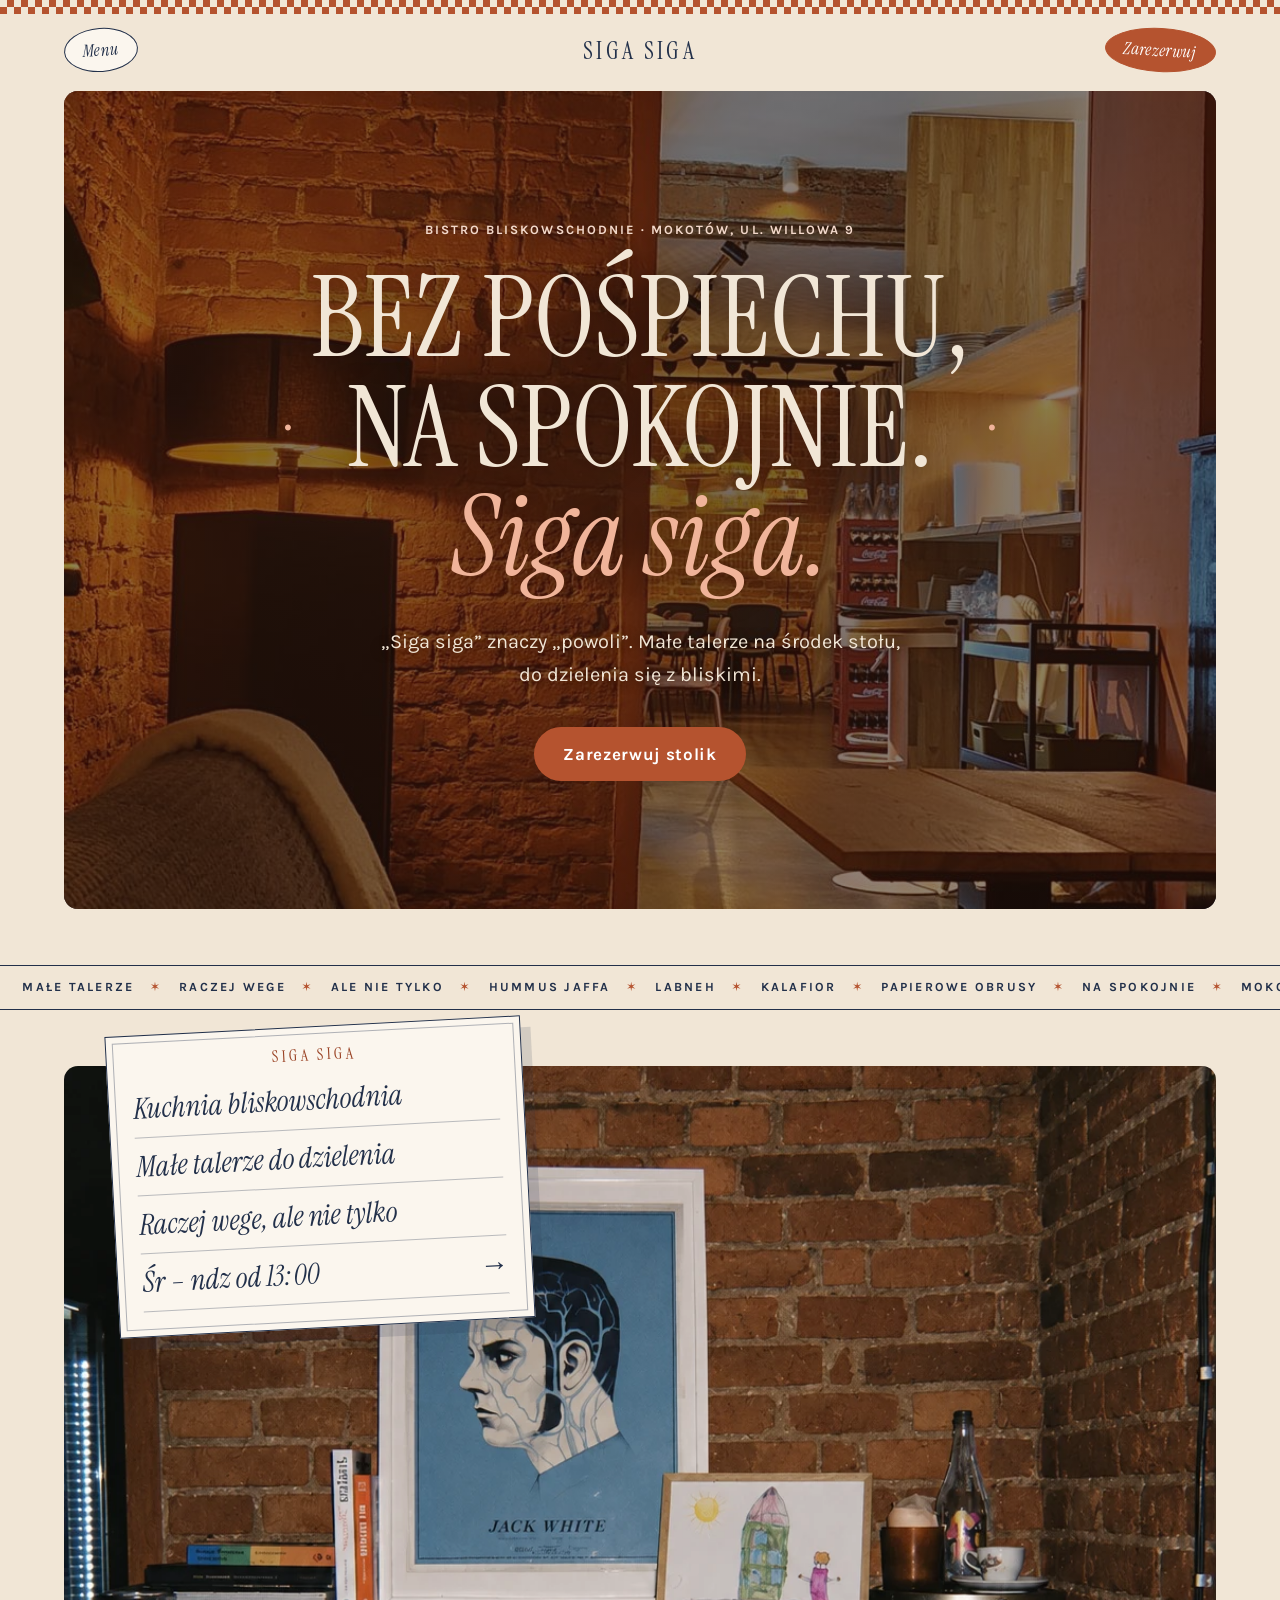
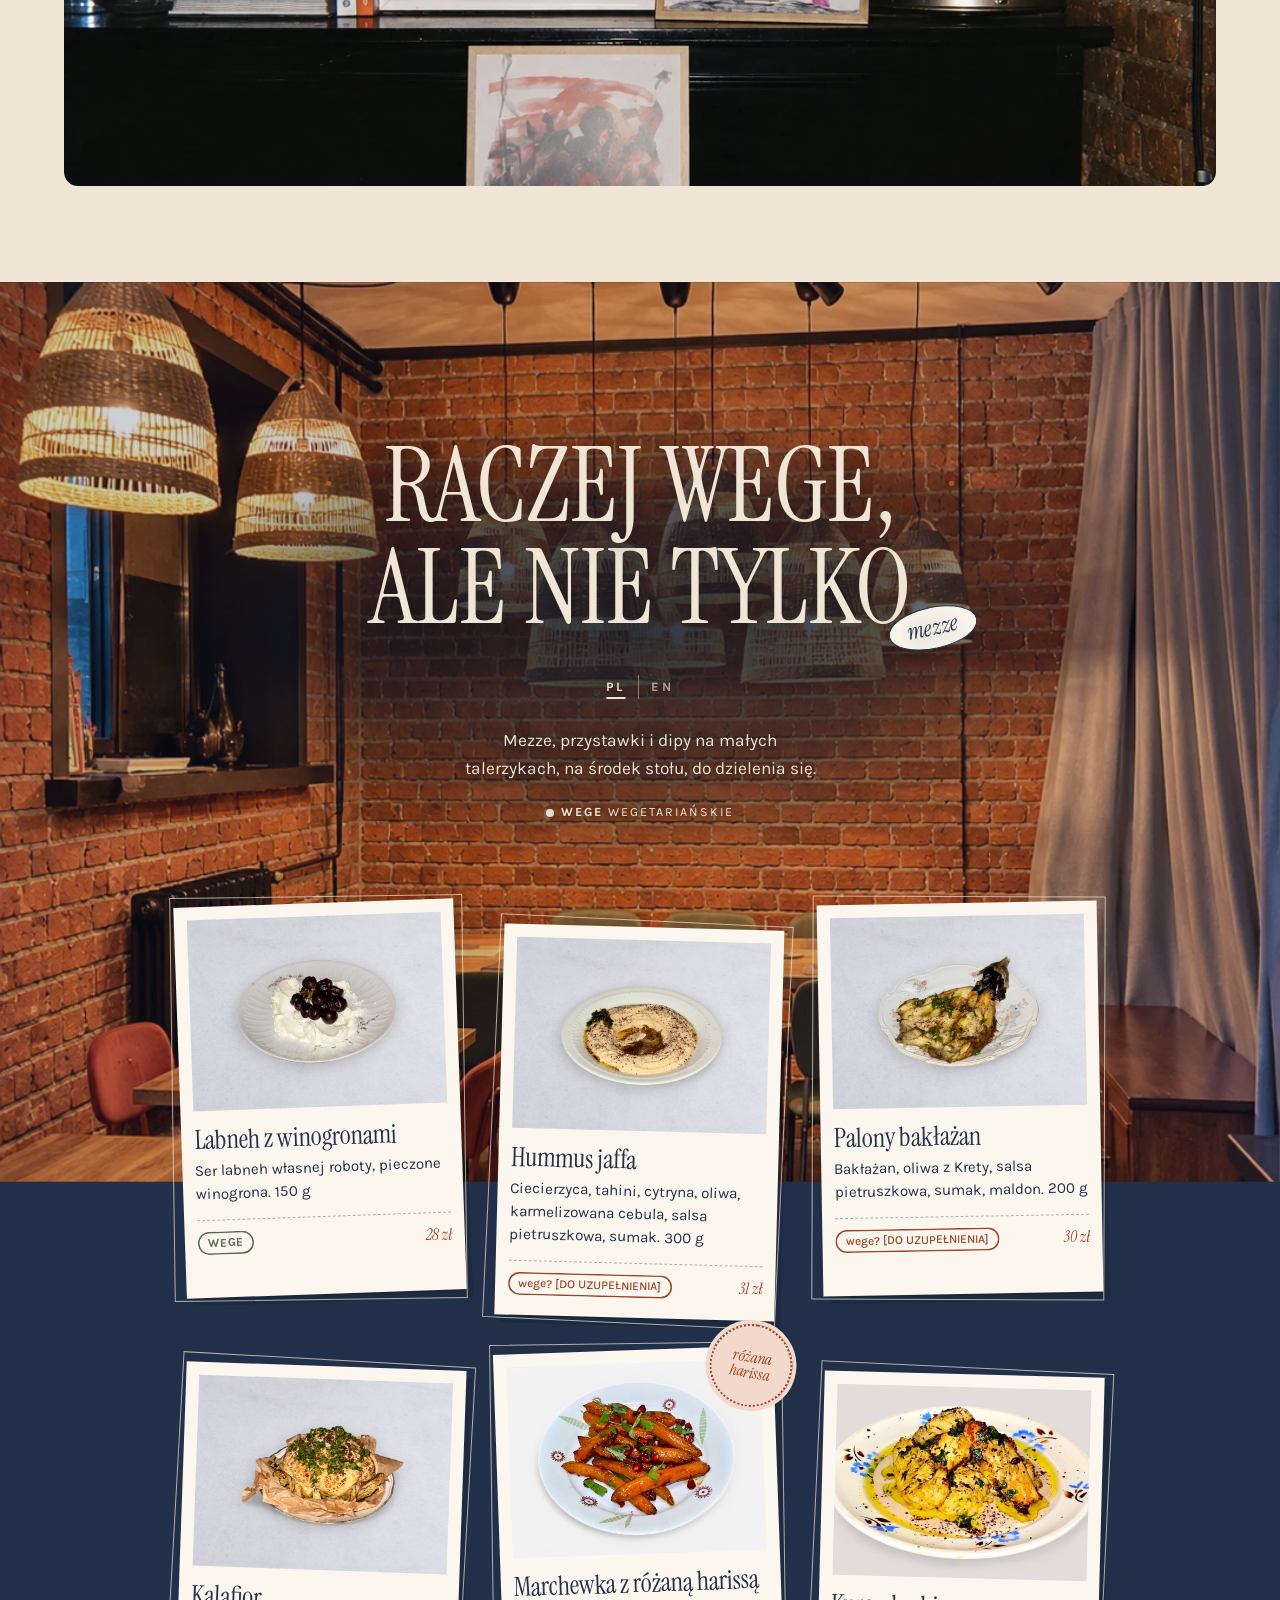
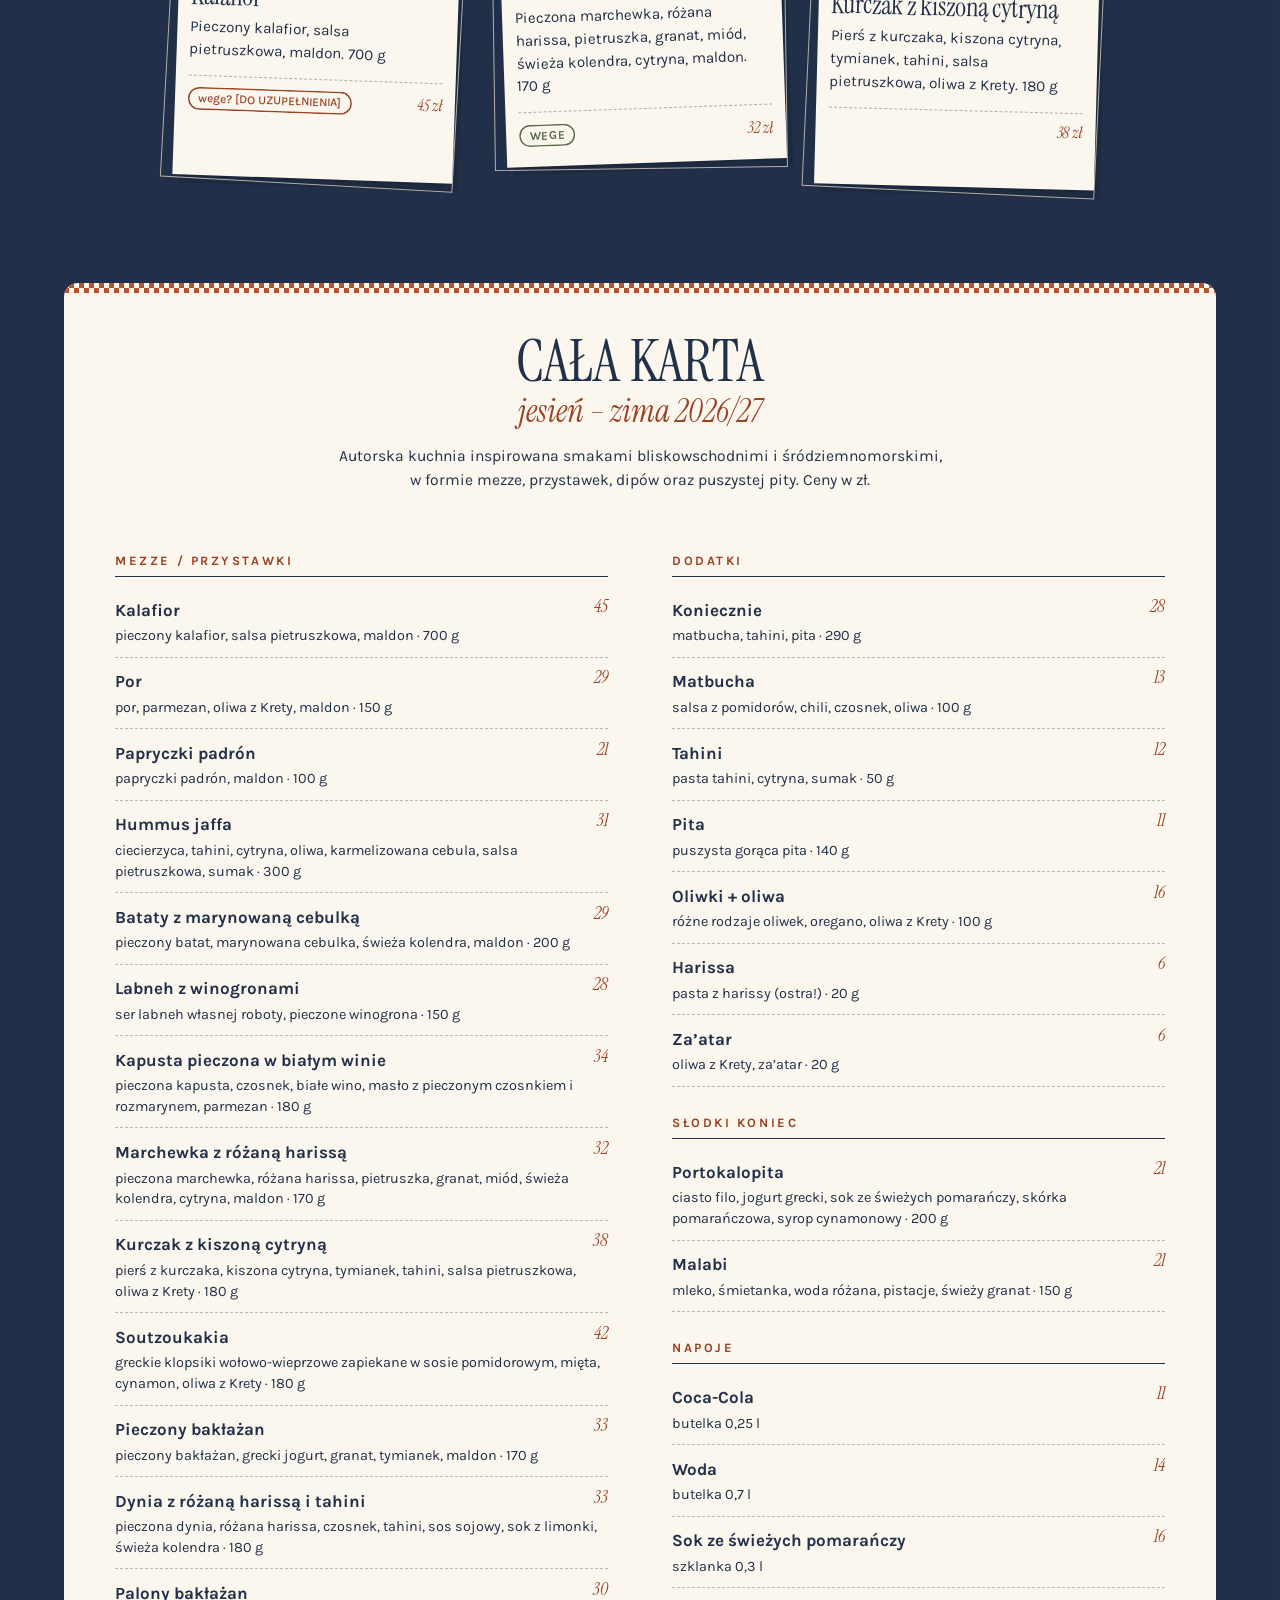
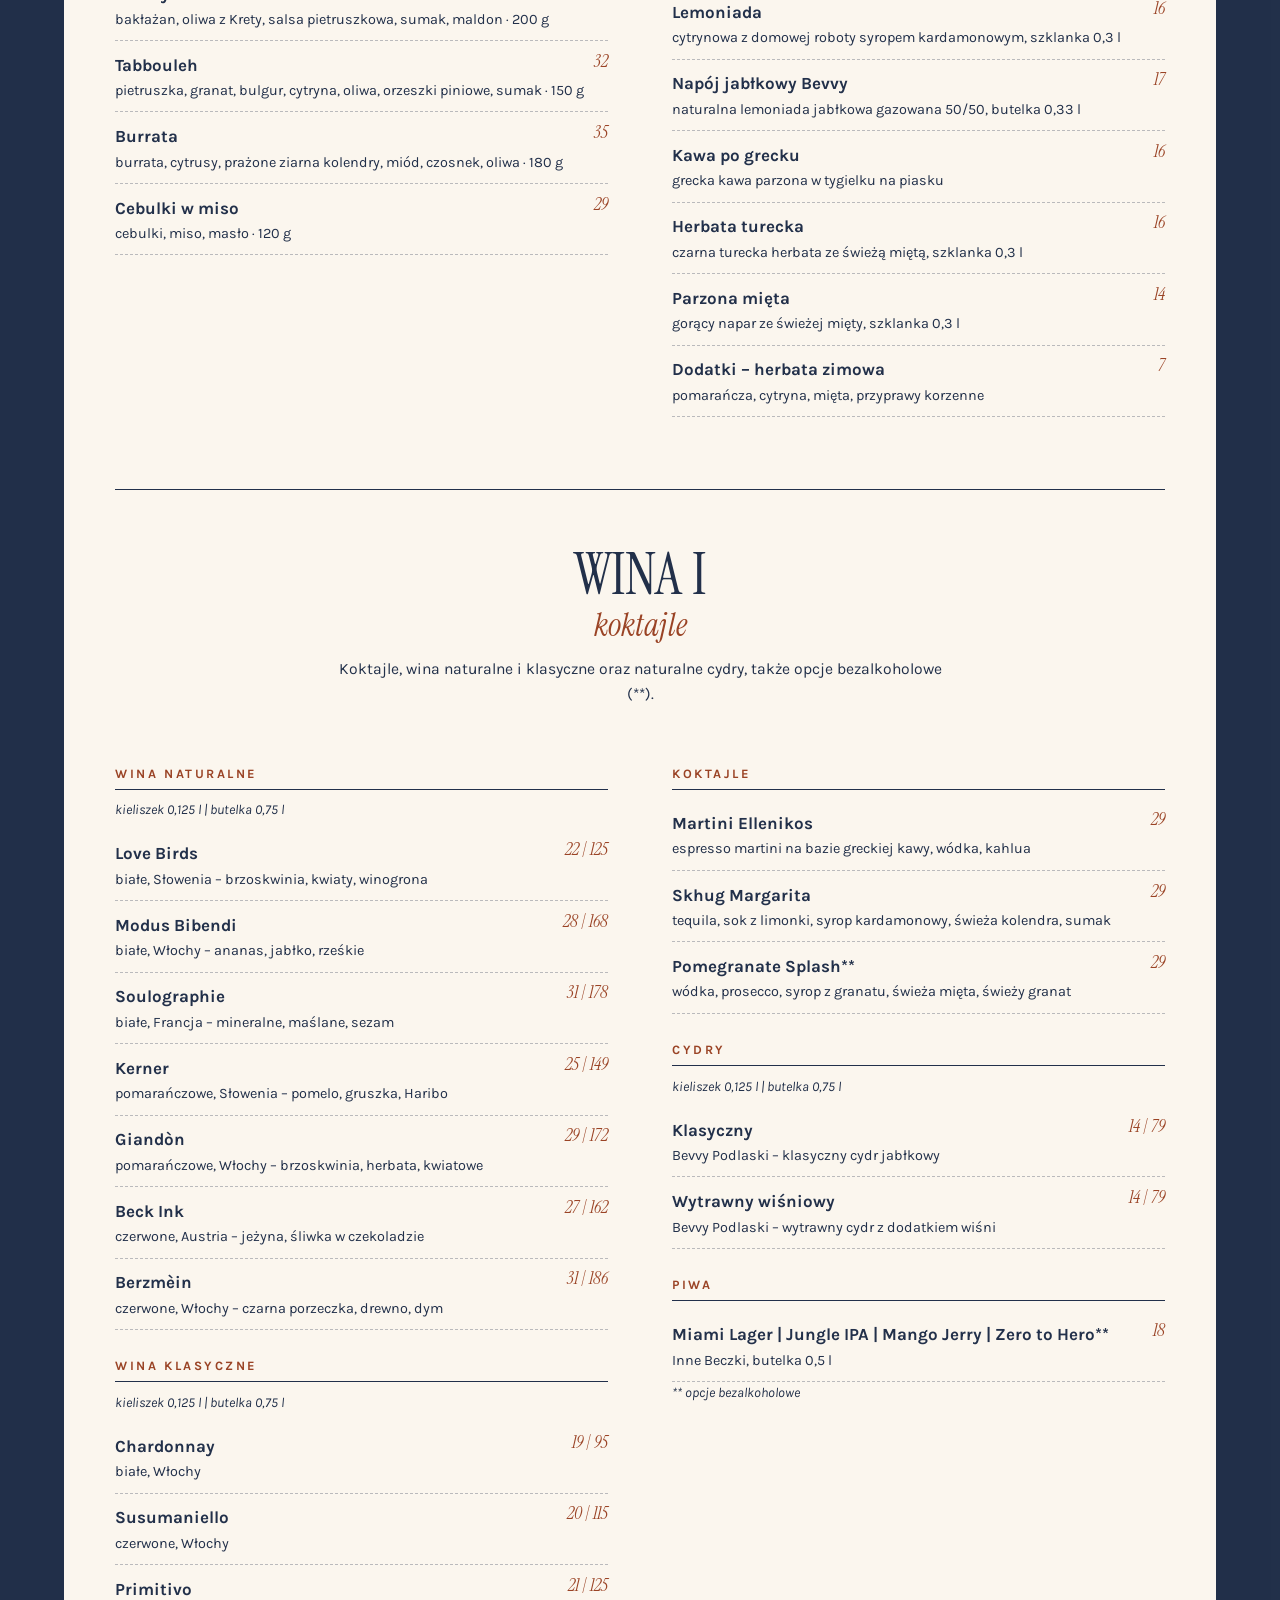
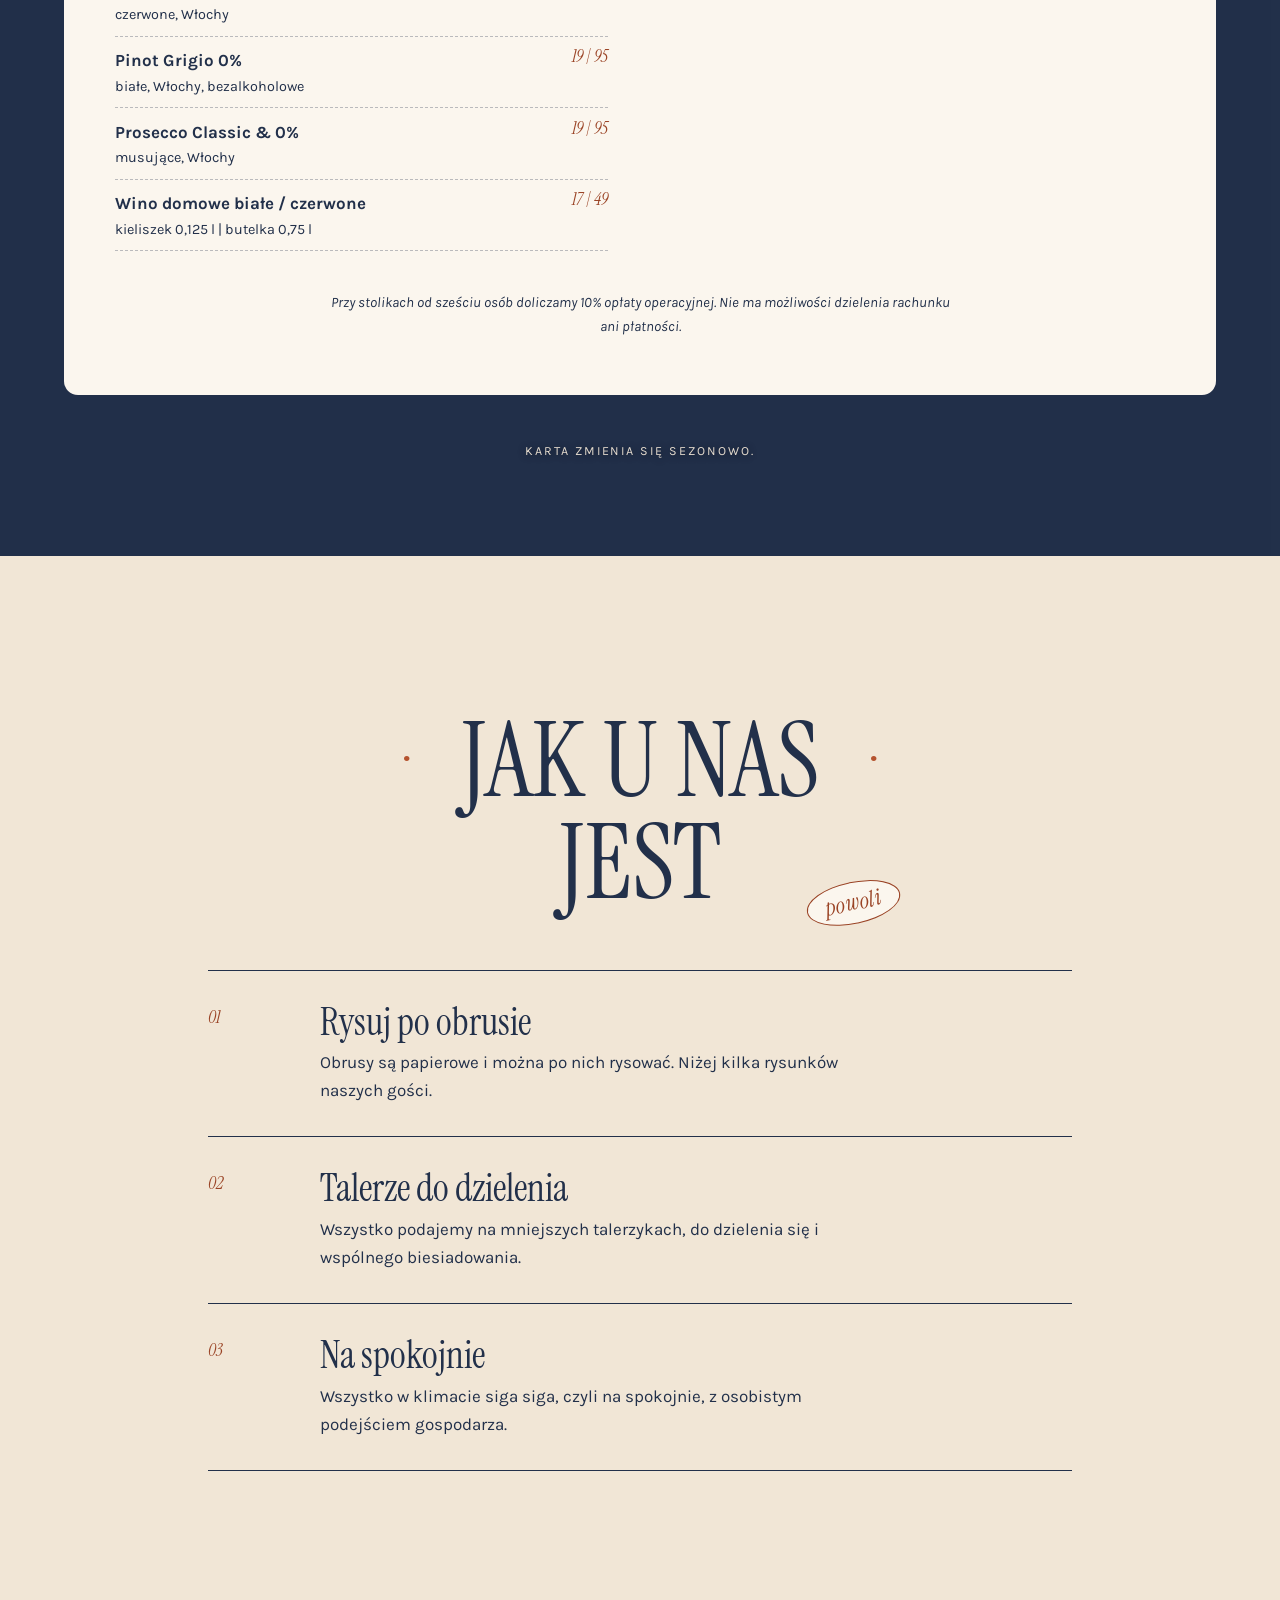
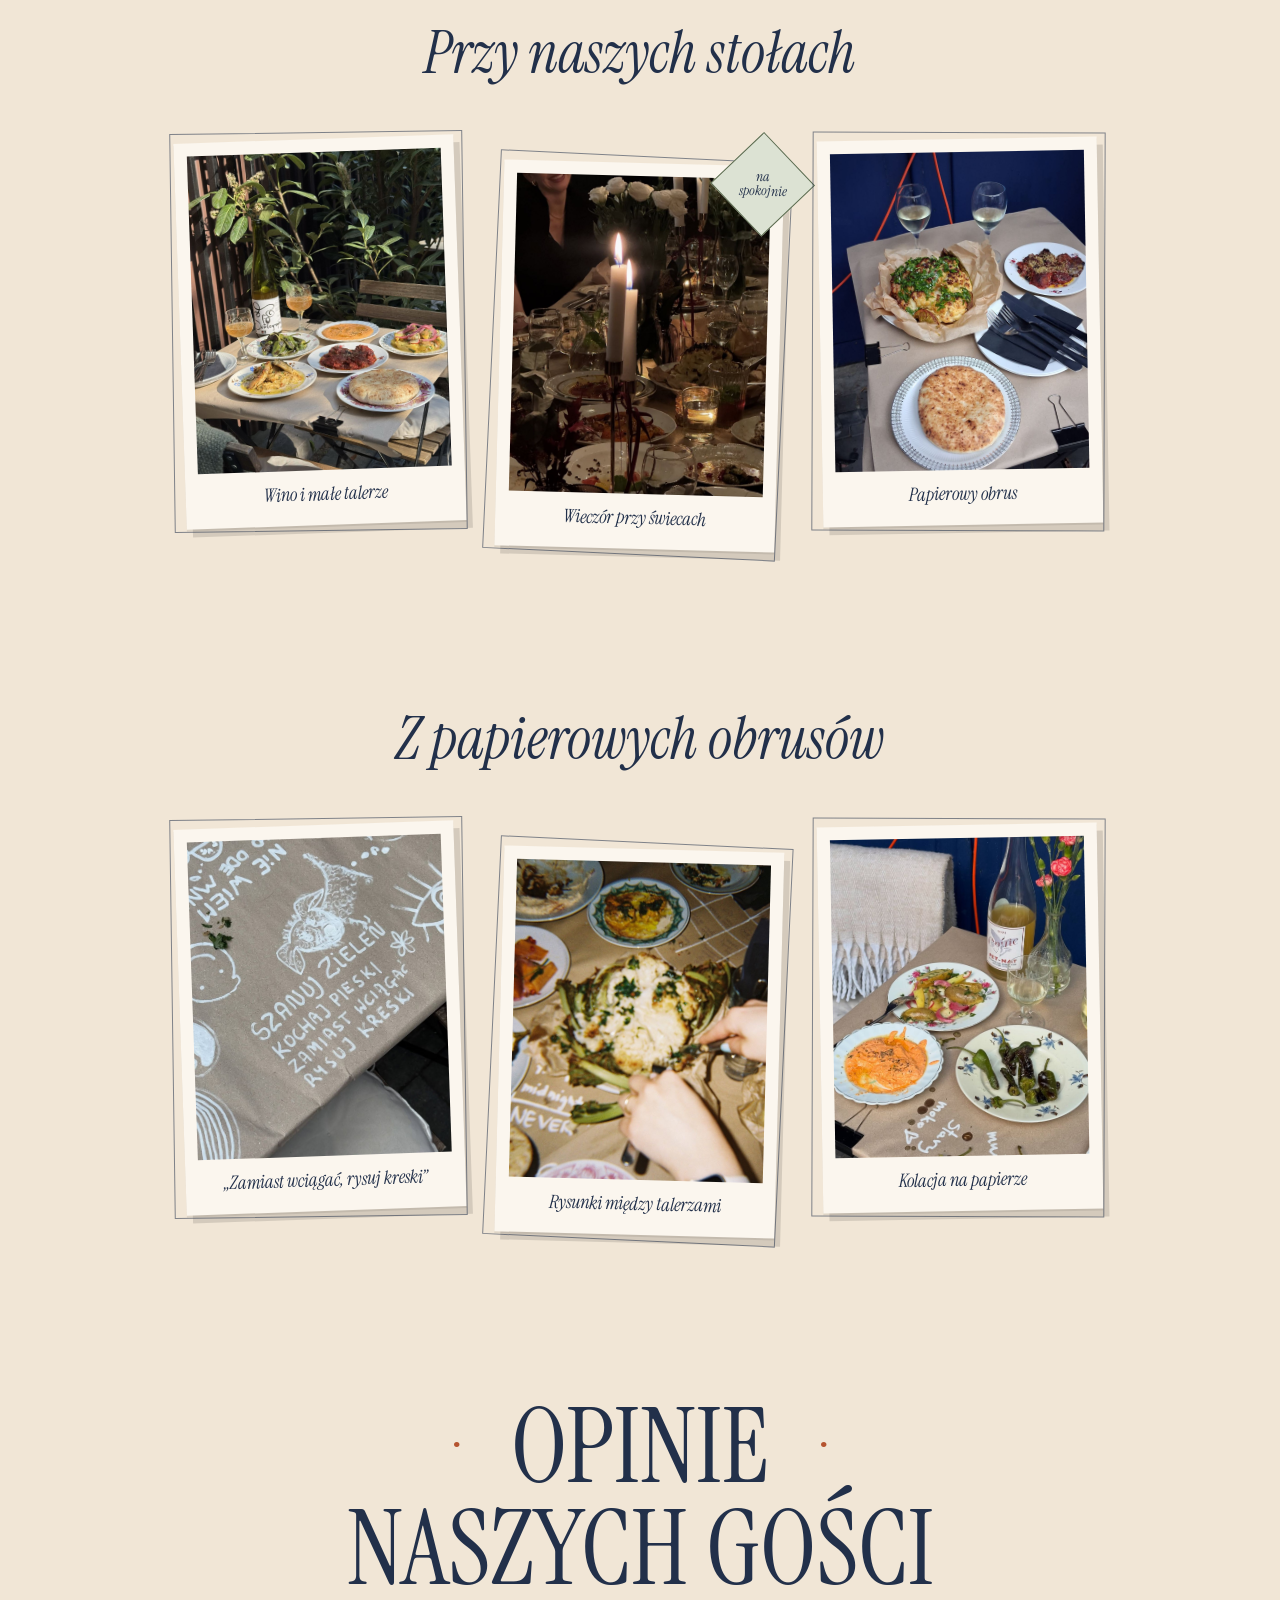
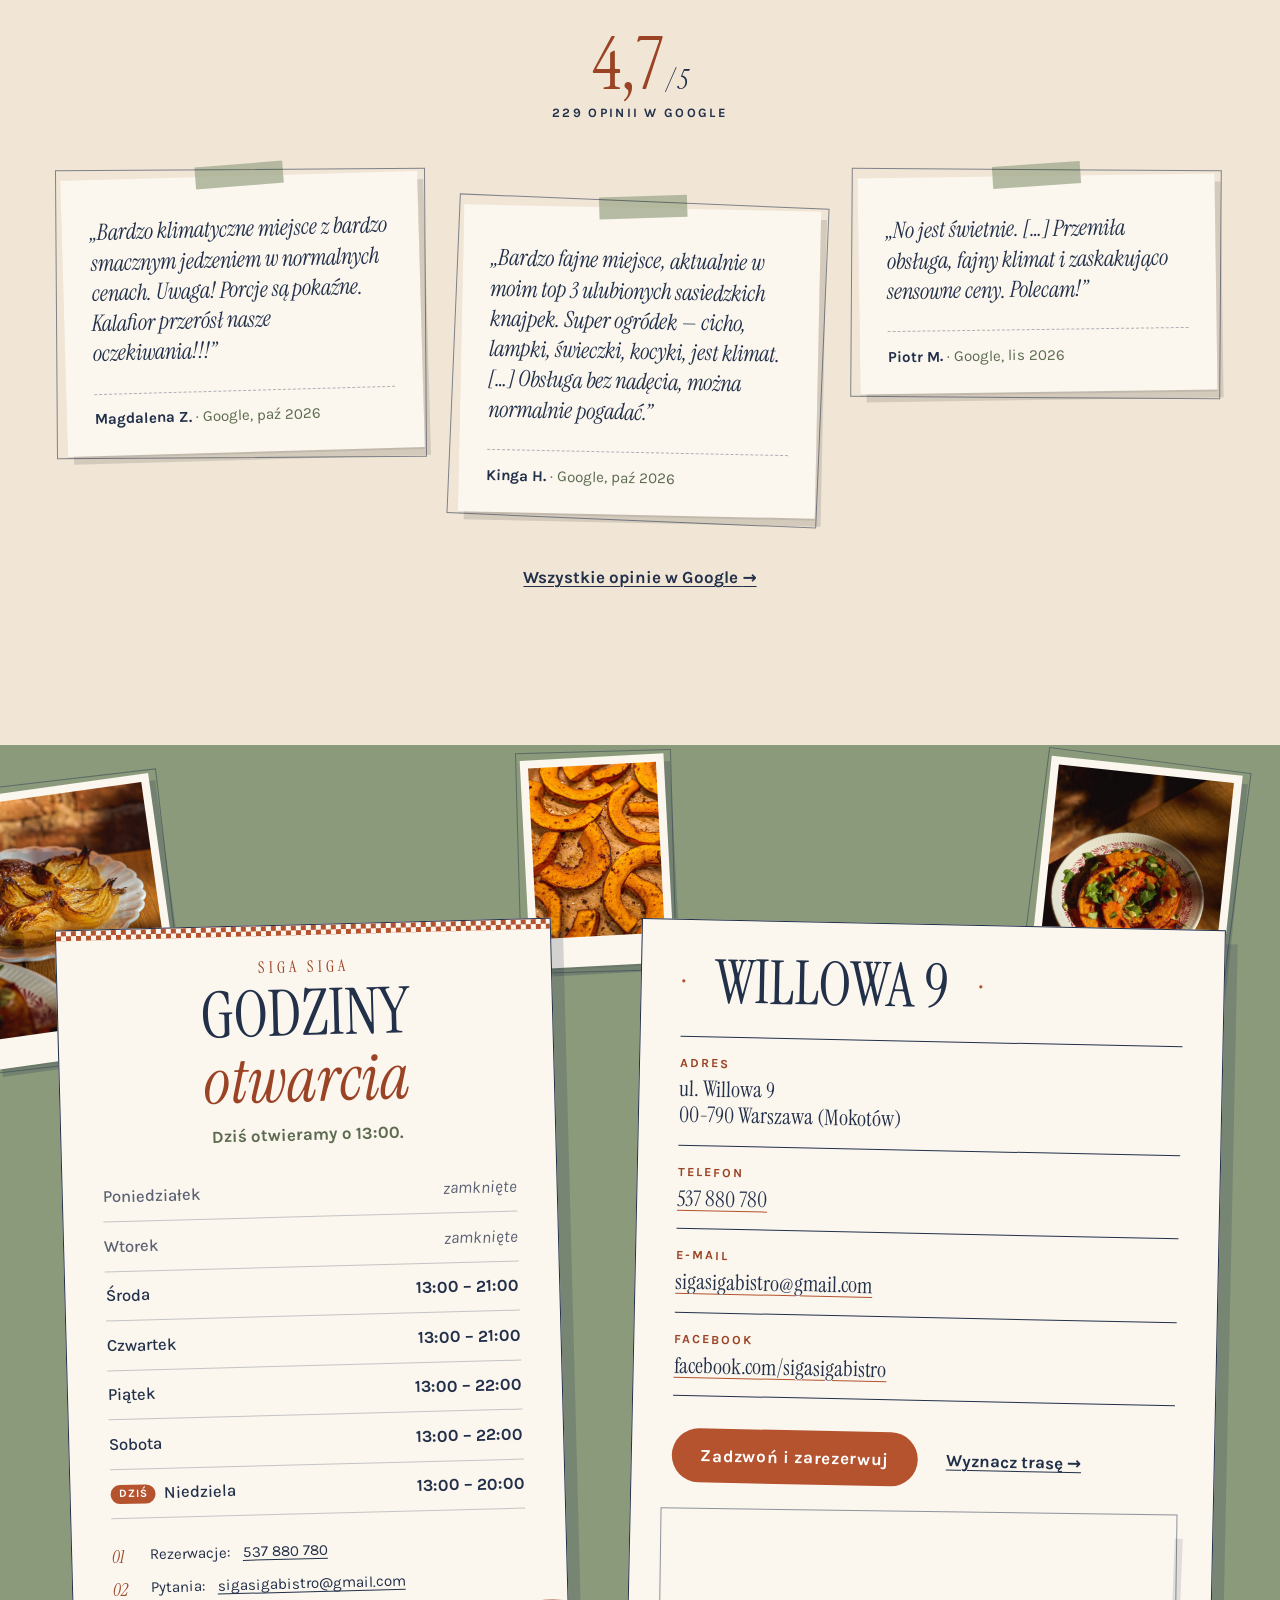
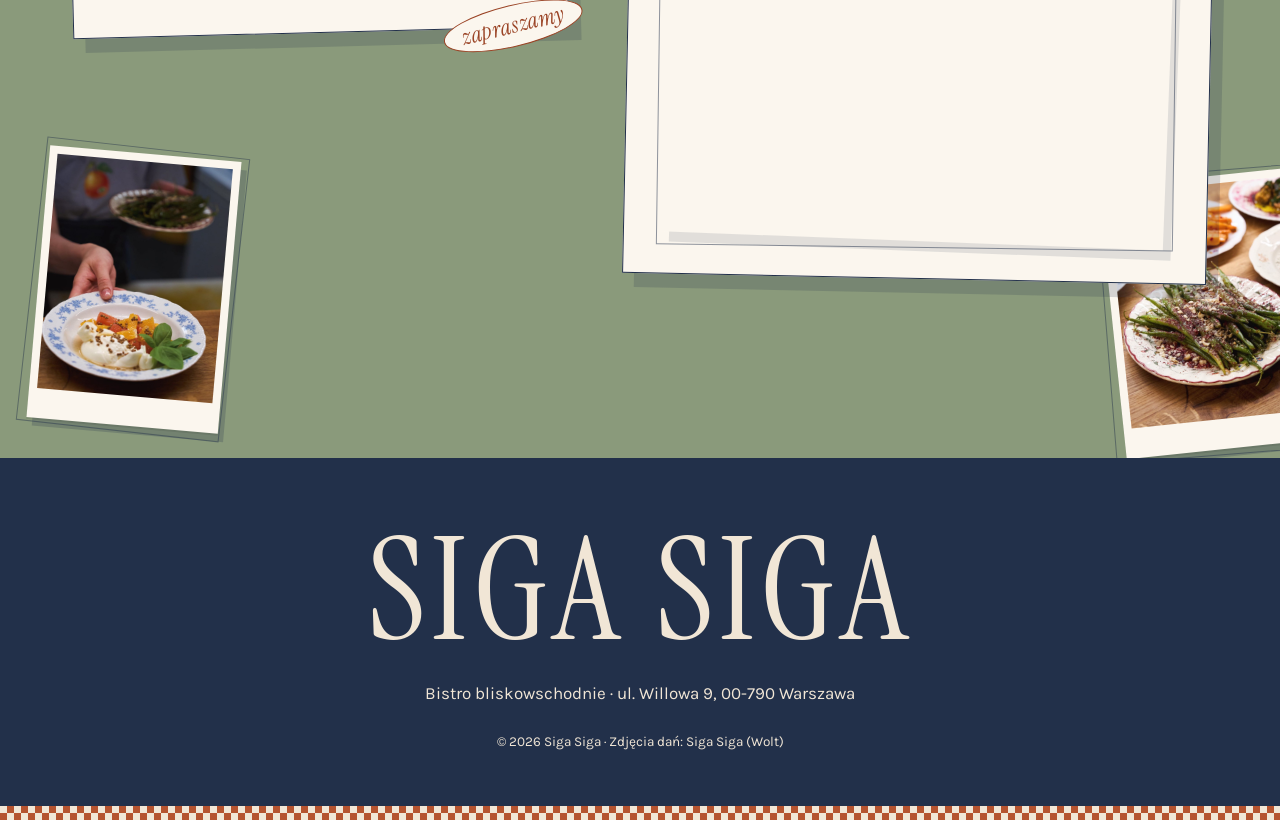
==== index.html @ 91926852 "Strona Siga Siga – pierwsza wersja Statyczna strona bistro Siga Siga (Warszawa, ul. Willowa 9): hero" ====
<!doctype html>
<html lang="pl">
<head>
  <meta charset="utf-8">
  <meta name="viewport" content="width=device-width, initial-scale=1">
  <title>Siga Siga – bistro bliskowschodnie na Mokotowie | Willowa 9, Warszawa</title>
  <meta name="description" content="Siga Siga to małe bistro z kuchnią bliskowschodnią na warszawskim Mokotowie (ul. Willowa 9). Małe talerze do dzielenia, raczej wege, ale nie tylko. Bez pośpiechu, na spokojnie.">
  <meta name="theme-color" content="#F1E6D6">
  <!-- TODO: wpisać docelowy adres domeny w canonical, og:url i og:image (Open Graph wymaga pełnego URL) -->
  <link rel="canonical" href="https://example.com/">

  <!-- Open Graph -->
  <meta property="og:type" content="restaurant">
  <meta property="og:locale" content="pl_PL">
  <meta property="og:site_name" content="Siga Siga">
  <meta property="og:title" content="Siga Siga – bistro bliskowschodnie na Mokotowie">
  <meta property="og:description" content="Małe talerze do dzielenia, raczej wege, ale nie tylko. Bez pośpiechu, na spokojnie. Willowa 9, Warszawa.">
  <meta property="og:url" content="https://example.com/">
  <meta property="og:image" content="https://example.com/img/hummus-jaffa.jpg">
  <meta property="og:image:alt" content="Hummus jaffa z karmelizowaną cebulą i salsą pietruszkową">
  <meta name="twitter:card" content="summary_large_image">

  <link rel="preconnect" href="https://fonts.googleapis.com">
  <link rel="preconnect" href="https://fonts.gstatic.com" crossorigin>
  <link href="https://fonts.googleapis.com/css2?family=Instrument+Serif:ital@0;1&family=Karla:ital,wght@0,400;0,500;0,700;1,400&display=swap" rel="stylesheet">
  <link rel="stylesheet" href="style.css">

  <!-- Dane strukturalne – tylko potwierdzone dane. -->
  <!-- TODO: dodać "url" i "image" z pełną domeną; ew. "priceRange" -->
  <script type="application/ld+json">
  {
    "@context": "https://schema.org",
    "@type": "Restaurant",
    "name": "Siga Siga",
    "description": "Małe bistro z kuchnią bliskowschodnią na Mokotowie. Małe talerze do dzielenia, raczej wege, ale nie tylko.",
    "servesCuisine": ["Kuchnia bliskowschodnia", "Middle Eastern"],
    "telephone": "+48 537 880 780",
    "email": "sigasigabistro@gmail.com",
    "address": {
      "@type": "PostalAddress",
      "streetAddress": "ul. Willowa 9",
      "postalCode": "00-790",
      "addressLocality": "Warszawa",
      "addressRegion": "mazowieckie",
      "addressCountry": "PL"
    },
    "openingHoursSpecification": [
      { "@type": "OpeningHoursSpecification", "dayOfWeek": ["Wednesday", "Thursday"], "opens": "13:00", "closes": "21:00" },
      { "@type": "OpeningHoursSpecification", "dayOfWeek": ["Friday", "Saturday"], "opens": "13:00", "closes": "22:00" },
      { "@type": "OpeningHoursSpecification", "dayOfWeek": "Sunday", "opens": "13:00", "closes": "20:00" }
    ],
    "acceptsReservations": true,
    "sameAs": ["https://www.facebook.com/sigasigabistro/"]
  }
  </script>
</head>
<body>
  <a class="skip-link" href="#main">Przejdź do treści</a>

  <div class="checker" aria-hidden="true"></div>

  <header class="site-header">
    <button class="pill nav-toggle" type="button" aria-expanded="false" aria-controls="nav">Menu</button>
    <a class="logo" href="#top">Siga Siga</a>
    <a class="pill pill--solid" href="tel:+48537880780">Zarezerwuj</a>

    <nav id="nav" class="nav-card" aria-label="Główna nawigacja" hidden>
      <ul>
        <li><a href="#menu">Jedzenie <span aria-hidden="true">→</span></a></li>
        <li><a href="#karta" data-set-lang="pl">Cała karta i wina <span aria-hidden="true">→</span></a></li>
        <li><a href="#menu" data-set-lang="en" lang="en">Menu in English <span aria-hidden="true">→</span></a></li>
        <li><a href="#jak-u-nas">Jak u nas jest <span aria-hidden="true">→</span></a></li>
        <li><a href="#opinie">Opinie <span aria-hidden="true">→</span></a></li>
        <li><a href="#godziny">Godziny <span aria-hidden="true">→</span></a></li>
        <li><a href="#kontakt">Kontakt <span aria-hidden="true">→</span></a></li>
      </ul>
    </nav>
  </header>

  <main id="main">
    <!-- 1. HERO -->
    <section class="hero" id="top" aria-labelledby="hero-title">
      <!-- Zdjęcie: Google Maps, autorka Karolina Ferfet (zdjęcie gościa) – patrz img/ZRODLA.md -->
      <img class="hero__bg" src="img/wnetrze-cegla.jpg" alt="" width="1050" height="1400" fetchpriority="high">
      <p class="eyebrow">Bistro bliskowschodnie · Mokotów, ul. Willowa 9</p>
      <h1 id="hero-title" class="hero__title">
        Bez pośpiechu,<br>
        <span class="dotline">na spokojnie.</span><br>
        <em>Siga siga.</em>
      </h1>
      <p class="hero__lead">„Siga siga” znaczy „powoli”. Małe talerze na środek stołu, do dzielenia się z&nbsp;bliskimi.</p>
      <!-- TODO: potwierdzić sposób rezerwacji (telefon? e-mail? system online?) -->
      <a class="btn" href="tel:+48537880780">Zarezerwuj stolik</a>
    </section>

    <!-- Pasek haseł -->
    <div class="ticker" aria-hidden="true">
      <div class="ticker__track">
        <span>małe talerze</span><span>raczej wege</span><span>ale nie tylko</span><span>hummus jaffa</span><span>labneh</span><span>kalafior</span><span>papierowe obrusy</span><span>na spokojnie</span><span>Mokotów</span><span>Willowa 9</span>
        <span>małe talerze</span><span>raczej wege</span><span>ale nie tylko</span><span>hummus jaffa</span><span>labneh</span><span>kalafior</span><span>papierowe obrusy</span><span>na spokojnie</span><span>Mokotów</span><span>Willowa 9</span>
      </div>
    </div>

    <!-- Duże zdjęcie + przechylona karta -->
    <section class="feature" aria-label="Siga Siga w skrócie">
      <!-- Zdjęcie: pianino w lokalu – dostarczone przez użytkownika, patrz img/ZRODLA.md -->
      <img class="feature__photo" src="img/pianino.webp" alt="Czarne pianino przy ceglanej ścianie w Siga Siga, na nim plakat, książki i dziecięce rysunki" width="1088" height="1445" loading="lazy">
      <div class="paper-card feature__card">
        <p class="paper-card__kicker">Siga Siga</p>
        <ul class="card-list">
          <li><span>Kuchnia bliskowschodnia</span></li>
          <li><span>Małe talerze do dzielenia</span></li>
          <li><span>Raczej wege, ale nie tylko</span></li>
          <li><a href="#godziny">Śr – ndz od 13:00 <span aria-hidden="true">→</span></a></li>
        </ul>
      </div>
    </section>

    <!-- 2. MENU -->
    <section class="band band--navy" id="menu" aria-labelledby="menu-title">
      <!-- Tło: ciepłe zdjęcie sali z lampami z plecionki – dostarczone przez użytkownika (patrz img/ZRODLA.md). Stoi w miejscu, karta przewija się nad nim. -->
      <div class="band__bg" aria-hidden="true"><img src="img/tlo-menu.webp" alt="" width="1086" height="1448" loading="lazy" decoding="async"></div>
      <div class="band__head">
        <h2 id="menu-title" class="display">
          <span class="dotline">Raczej wege,</span><br>ale nie tylko
          <span class="sticker sticker--oval" aria-hidden="true">mezze</span>
        </h2>
        <div class="lang-switch" role="group" aria-label="Język menu / Menu language">
          <button type="button" class="lang-switch__btn" data-set-lang="pl" aria-pressed="true" lang="pl" title="Menu po polsku">PL</button>
          <button type="button" class="lang-switch__btn" data-set-lang="en" aria-pressed="false" lang="en" title="Menu in English">EN</button>
        </div>
        <div class="menu-lang" data-lang="pl">
          <p class="band__intro">Mezze, przystawki i dipy na małych talerzykach, na środek stołu, do dzielenia się.</p>
          <ul class="legend" aria-label="Oznaczenia w menu">
            <li><span class="tag tag--veg">wege</span> wegetariańskie</li>
          </ul>
        </div>
        <div class="menu-lang" data-lang="en" lang="en" hidden>
          <p class="band__intro">Mezze, appetizers and dips on small plates – perfect for sharing with loved ones and trying new flavors.</p>
          <ul class="legend" aria-label="Menu labels">
            <li><span class="tag tag--veg">veggie</span> vegetarian</li>
          </ul>
        </div>
      </div>

      <div class="menu-lang" data-lang="pl">
        <!-- Źródło całego menu: wyróżniona relacja „menu” na Instagramie @sigasigawarsaw,
             „menu jesień–zima 2026/2027” i „alko menu jesień–zima 2026/2027” (dodane ok. 7 tyg. przed 22.11.2026).
             Nazwy, składy, gramatury i ceny przepisane z karty. Przy zmianie karty zaktualizuj tę sekcję.
             Oznaczenia wege/wegańskie wyprowadzone ze składu – karta ich nie podaje.
             TODO: potwierdzić z kuchnią oznaczenia; dania z salsą pietruszkową mają oznaczenie DO UZUPEŁNIENIA. -->
        <ol class="polaroids">
          <li class="polaroid">
            <img src="img/labneh-z-winogronami.jpg" alt="Labneh z pieczonymi ciemnymi winogronami na porcelanowym talerzu" width="1200" height="675" loading="lazy">
            <h3>Labneh z winogronami</h3>
            <p>Ser labneh własnej roboty, pieczone winogrona. 150 g</p>
            <p class="polaroid__meta"><span class="tag tag--veg">wege</span><span class="price">28 zł</span></p>
          </li>
          <li class="polaroid">
            <img src="img/hummus-jaffa.jpg" alt="Hummus jaffa z karmelizowaną cebulą i salsą pietruszkową" width="1200" height="675" loading="lazy">
            <h3>Hummus jaffa</h3>
            <p>Ciecierzyca, tahini, cytryna, oliwa, karmelizowana cebula, salsa pietruszkowa, sumak. 300 g</p>
            <p class="polaroid__meta"><span class="tag tag--unknown">wege? [DO UZUPEŁNIENIA]</span><span class="price">31 zł</span></p>
          </li>
          <li class="polaroid">
            <img src="img/palony-baklazan.jpg" alt="Palony bakłażan polany oliwą, posypany pietruszką i sumakiem" width="1200" height="675" loading="lazy">
            <h3>Palony bakłażan</h3>
            <p>Bakłażan, oliwa z Krety, salsa pietruszkowa, sumak, maldon. 200 g</p>
            <p class="polaroid__meta"><span class="tag tag--unknown">wege? [DO UZUPEŁNIENIA]</span><span class="price">30 zł</span></p>
          </li>
          <li class="polaroid">
            <img src="img/kalafior.jpg" alt="Pieczony kalafior z zieloną salsą pietruszkową" width="1200" height="675" loading="lazy">
            <h3>Kalafior</h3>
            <p>Pieczony kalafior, salsa pietruszkowa, maldon. 700 g</p>
            <p class="polaroid__meta"><span class="tag tag--unknown">wege? [DO UZUPEŁNIENIA]</span><span class="price">45 zł</span></p>
          </li>
          <li class="polaroid">
            <img src="img/marchewki-rozana-harissa.jpg" alt="Pieczona marchewka z różaną harissą, granatem i kolendrą" width="1200" height="675" loading="lazy">
            <span class="sticker sticker--scallop" aria-hidden="true">różana<br>harissa</span>
            <h3>Marchewka z różaną harissą</h3>
            <p>Pieczona marchewka, różana harissa, pietruszka, granat, miód, świeża kolendra, cytryna, maldon. 170 g</p>
            <p class="polaroid__meta"><span class="tag tag--veg">wege</span><span class="price">32 zł</span></p>
          </li>
          <li class="polaroid">
            <img src="img/kurczak-kiszona-cytryna.jpg" alt="Plastry kurczaka z kiszoną cytryną, tahini i salsą pietruszkową" width="1200" height="675" loading="lazy">
            <h3>Kurczak z kiszoną cytryną</h3>
            <p>Pierś z kurczaka, kiszona cytryna, tymianek, tahini, salsa pietruszkowa, oliwa z Krety. 180 g</p>
            <p class="polaroid__meta"><span class="price">38 zł</span></p>
          </li>
        </ol>

        <!-- Cała karta -->
        <div class="carte" id="karta">
          <div class="checker checker--small" aria-hidden="true"></div>
          <h3 class="carte__title">Cała karta <em>jesień – zima 2026/27</em></h3>
          <p class="carte__lead">Autorska kuchnia inspirowana smakami bliskowschodnimi i śródziemnomorskimi, w formie mezze, przystawek, dipów oraz puszystej pity. Ceny w zł.</p>

          <div class="carte__cols">
            <section class="carte__group" aria-labelledby="k-mezze">
              <h4 id="k-mezze">Mezze / przystawki</h4>
              <ul class="carte__list">
                <li><span class="carte__name">Kalafior</span><span class="carte__price">45</span><span class="carte__desc">pieczony kalafior, salsa pietruszkowa, maldon · 700 g</span></li>
                <li><span class="carte__name">Por</span><span class="carte__price">29</span><span class="carte__desc">por, parmezan, oliwa z Krety, maldon · 150 g</span></li>
                <li><span class="carte__name">Papryczki padrón</span><span class="carte__price">21</span><span class="carte__desc">papryczki padrón, maldon · 100 g</span></li>
                <li><span class="carte__name">Hummus jaffa</span><span class="carte__price">31</span><span class="carte__desc">ciecierzyca, tahini, cytryna, oliwa, karmelizowana cebula, salsa pietruszkowa, sumak · 300 g</span></li>
                <li><span class="carte__name">Bataty z marynowaną cebulką</span><span class="carte__price">29</span><span class="carte__desc">pieczony batat, marynowana cebulka, świeża kolendra, maldon · 200 g</span></li>
                <li><span class="carte__name">Labneh z winogronami</span><span class="carte__price">28</span><span class="carte__desc">ser labneh własnej roboty, pieczone winogrona · 150 g</span></li>
                <li><span class="carte__name">Kapusta pieczona w białym winie</span><span class="carte__price">34</span><span class="carte__desc">pieczona kapusta, czosnek, białe wino, masło z pieczonym czosnkiem i rozmarynem, parmezan · 180 g</span></li>
                <li><span class="carte__name">Marchewka z różaną harissą</span><span class="carte__price">32</span><span class="carte__desc">pieczona marchewka, różana harissa, pietruszka, granat, miód, świeża kolendra, cytryna, maldon · 170 g</span></li>
                <li><span class="carte__name">Kurczak z kiszoną cytryną</span><span class="carte__price">38</span><span class="carte__desc">pierś z kurczaka, kiszona cytryna, tymianek, tahini, salsa pietruszkowa, oliwa z Krety · 180 g</span></li>
                <li><span class="carte__name">Soutzoukakia</span><span class="carte__price">42</span><span class="carte__desc">greckie klopsiki wołowo-wieprzowe zapiekane w sosie pomidorowym, mięta, cynamon, oliwa z Krety · 180 g</span></li>
                <li><span class="carte__name">Pieczony bakłażan</span><span class="carte__price">33</span><span class="carte__desc">pieczony bakłażan, grecki jogurt, granat, tymianek, maldon · 170 g</span></li>
                <li><span class="carte__name">Dynia z różaną harissą i tahini</span><span class="carte__price">33</span><span class="carte__desc">pieczona dynia, różana harissa, czosnek, tahini, sos sojowy, sok z limonki, świeża kolendra · 180 g</span></li>
                <li><span class="carte__name">Palony bakłażan</span><span class="carte__price">30</span><span class="carte__desc">bakłażan, oliwa z Krety, salsa pietruszkowa, sumak, maldon · 200 g</span></li>
                <li><span class="carte__name">Tabbouleh</span><span class="carte__price">32</span><span class="carte__desc">pietruszka, granat, bulgur, cytryna, oliwa, orzeszki piniowe, sumak · 150 g</span></li>
                <li><span class="carte__name">Burrata</span><span class="carte__price">35</span><span class="carte__desc">burrata, cytrusy, prażone ziarna kolendry, miód, czosnek, oliwa · 180 g</span></li>
                <li><span class="carte__name">Cebulki w miso</span><span class="carte__price">29</span><span class="carte__desc">cebulki, miso, masło · 120 g</span></li>
              </ul>
            </section>

            <div>
              <section class="carte__group" aria-labelledby="k-dodatki">
                <h4 id="k-dodatki">Dodatki</h4>
                <ul class="carte__list">
                  <li><span class="carte__name">Koniecznie</span><span class="carte__price">28</span><span class="carte__desc">matbucha, tahini, pita · 290 g</span></li>
                  <li><span class="carte__name">Matbucha</span><span class="carte__price">13</span><span class="carte__desc">salsa z pomidorów, chili, czosnek, oliwa · 100 g</span></li>
                  <li><span class="carte__name">Tahini</span><span class="carte__price">12</span><span class="carte__desc">pasta tahini, cytryna, sumak · 50 g</span></li>
                  <li><span class="carte__name">Pita</span><span class="carte__price">11</span><span class="carte__desc">puszysta gorąca pita · 140 g</span></li>
                  <li><span class="carte__name">Oliwki + oliwa</span><span class="carte__price">16</span><span class="carte__desc">różne rodzaje oliwek, oregano, oliwa z Krety · 100 g</span></li>
                  <li><span class="carte__name">Harissa</span><span class="carte__price">6</span><span class="carte__desc">pasta z harissy (ostra!) · 20 g</span></li>
                  <li><span class="carte__name">Za’atar</span><span class="carte__price">6</span><span class="carte__desc">oliwa z Krety, za’atar · 20 g</span></li>
                </ul>
              </section>

              <section class="carte__group" aria-labelledby="k-slodkie">
                <h4 id="k-slodkie">Słodki koniec</h4>
                <ul class="carte__list">
                  <li><span class="carte__name">Portokalopita</span><span class="carte__price">21</span><span class="carte__desc">ciasto filo, jogurt grecki, sok ze świeżych pomarańczy, skórka pomarańczowa, syrop cynamonowy · 200 g</span></li>
                  <li><span class="carte__name">Malabi</span><span class="carte__price">21</span><span class="carte__desc">mleko, śmietanka, woda różana, pistacje, świeży granat · 150 g</span></li>
                </ul>
              </section>

              <section class="carte__group" aria-labelledby="k-napoje">
                <h4 id="k-napoje">Napoje</h4>
                <ul class="carte__list">
                  <li><span class="carte__name">Coca-Cola</span><span class="carte__price">11</span><span class="carte__desc">butelka 0,25 l</span></li>
                  <li><span class="carte__name">Woda</span><span class="carte__price">14</span><span class="carte__desc">butelka 0,7 l</span></li>
                  <li><span class="carte__name">Sok ze świeżych pomarańczy</span><span class="carte__price">16</span><span class="carte__desc">szklanka 0,3 l</span></li>
                  <li><span class="carte__name">Lemoniada</span><span class="carte__price">16</span><span class="carte__desc">cytrynowa z domowej roboty syropem kardamonowym, szklanka 0,3 l</span></li>
                  <li><span class="carte__name">Napój jabłkowy Bevvy</span><span class="carte__price">17</span><span class="carte__desc">naturalna lemoniada jabłkowa gazowana 50/50, butelka 0,33 l</span></li>
                  <li><span class="carte__name">Kawa po grecku</span><span class="carte__price">16</span><span class="carte__desc">grecka kawa parzona w tygielku na piasku</span></li>
                  <li><span class="carte__name">Herbata turecka</span><span class="carte__price">16</span><span class="carte__desc">czarna turecka herbata ze świeżą miętą, szklanka 0,3 l</span></li>
                  <li><span class="carte__name">Parzona mięta</span><span class="carte__price">14</span><span class="carte__desc">gorący napar ze świeżej mięty, szklanka 0,3 l</span></li>
                  <li><span class="carte__name">Dodatki – herbata zimowa</span><span class="carte__price">7</span><span class="carte__desc">pomarańcza, cytryna, mięta, przyprawy korzenne</span></li>
                </ul>
              </section>
            </div>
          </div>

          <h3 class="carte__title carte__title--drinks">Wina i <em>koktajle</em></h3>
          <p class="carte__lead">Koktajle, wina naturalne i klasyczne oraz naturalne cydry, także opcje bezalkoholowe (**).</p>

          <div class="carte__cols">
            <div>
              <section class="carte__group" aria-labelledby="k-wina-nat">
                <h4 id="k-wina-nat">Wina naturalne</h4>
                <p class="carte__unit">kieliszek 0,125 l | butelka 0,75 l</p>
                <ul class="carte__list">
                  <li><span class="carte__name">Love Birds</span><span class="carte__price">22 | 125</span><span class="carte__desc">białe, Słowenia – brzoskwinia, kwiaty, winogrona</span></li>
                  <li><span class="carte__name">Modus Bibendi</span><span class="carte__price">28 | 168</span><span class="carte__desc">białe, Włochy – ananas, jabłko, rześkie</span></li>
                  <li><span class="carte__name">Soulographie</span><span class="carte__price">31 | 178</span><span class="carte__desc">białe, Francja – mineralne, maślane, sezam</span></li>
                  <li><span class="carte__name">Kerner</span><span class="carte__price">25 | 149</span><span class="carte__desc">pomarańczowe, Słowenia – pomelo, gruszka, Haribo</span></li>
                  <li><span class="carte__name">Giandòn</span><span class="carte__price">29 | 172</span><span class="carte__desc">pomarańczowe, Włochy – brzoskwinia, herbata, kwiatowe</span></li>
                  <li><span class="carte__name">Beck Ink</span><span class="carte__price">27 | 162</span><span class="carte__desc">czerwone, Austria – jeżyna, śliwka w czekoladzie</span></li>
                  <li><span class="carte__name">Berzmèin</span><span class="carte__price">31 | 186</span><span class="carte__desc">czerwone, Włochy – czarna porzeczka, drewno, dym</span></li>
                </ul>
              </section>

              <section class="carte__group" aria-labelledby="k-wina-klas">
                <h4 id="k-wina-klas">Wina klasyczne</h4>
                <p class="carte__unit">kieliszek 0,125 l | butelka 0,75 l</p>
                <ul class="carte__list">
                  <li><span class="carte__name">Chardonnay</span><span class="carte__price">19 | 95</span><span class="carte__desc">białe, Włochy</span></li>
                  <li><span class="carte__name">Susumaniello</span><span class="carte__price">20 | 115</span><span class="carte__desc">czerwone, Włochy</span></li>
                  <li><span class="carte__name">Primitivo</span><span class="carte__price">21 | 125</span><span class="carte__desc">czerwone, Włochy</span></li>
                  <li><span class="carte__name">Pinot Grigio 0%</span><span class="carte__price">19 | 95</span><span class="carte__desc">białe, Włochy, bezalkoholowe</span></li>
                  <li><span class="carte__name">Prosecco Classic &amp; 0%</span><span class="carte__price">19 | 95</span><span class="carte__desc">musujące, Włochy</span></li>
                  <li><span class="carte__name">Wino domowe białe / czerwone</span><span class="carte__price">17 | 49</span><span class="carte__desc">kieliszek 0,125 l | butelka 0,75 l</span></li>
                </ul>
              </section>
            </div>

            <div>
              <section class="carte__group" aria-labelledby="k-koktajle">
                <h4 id="k-koktajle">Koktajle</h4>
                <ul class="carte__list">
                  <li><span class="carte__name">Martini Ellenikos</span><span class="carte__price">29</span><span class="carte__desc">espresso martini na bazie greckiej kawy, wódka, kahlua</span></li>
                  <li><span class="carte__name">Skhug Margarita</span><span class="carte__price">29</span><span class="carte__desc">tequila, sok z limonki, syrop kardamonowy, świeża kolendra, sumak</span></li>
                  <li><span class="carte__name">Pomegranate Splash**</span><span class="carte__price">29</span><span class="carte__desc">wódka, prosecco, syrop z granatu, świeża mięta, świeży granat</span></li>
                </ul>
              </section>

              <section class="carte__group" aria-labelledby="k-cydry">
                <h4 id="k-cydry">Cydry</h4>
                <p class="carte__unit">kieliszek 0,125 l | butelka 0,75 l</p>
                <ul class="carte__list">
                  <li><span class="carte__name">Klasyczny</span><span class="carte__price">14 | 79</span><span class="carte__desc">Bevvy Podlaski – klasyczny cydr jabłkowy</span></li>
                  <li><span class="carte__name">Wytrawny wiśniowy</span><span class="carte__price">14 | 79</span><span class="carte__desc">Bevvy Podlaski – wytrawny cydr z dodatkiem wiśni</span></li>
                </ul>
              </section>

              <section class="carte__group" aria-labelledby="k-piwa">
                <h4 id="k-piwa">Piwa</h4>
                <ul class="carte__list">
                  <li><span class="carte__name">Miami Lager | Jungle IPA | Mango Jerry | Zero to Hero**</span><span class="carte__price">18</span><span class="carte__desc">Inne Beczki, butelka 0,5 l</span></li>
                </ul>
              </section>
              <p class="carte__unit">** opcje bezalkoholowe</p>
            </div>
          </div>

          <p class="carte__foot">Przy stolikach od sześciu osób doliczamy 10% opłaty operacyjnej. Nie ma możliwości dzielenia rachunku ani płatności.</p>
        </div>
        <p class="band__note">Karta zmienia się sezonowo.</p>
      </div>

      <!-- ENGLISH MENU – source: the English pages in the Instagram highlight "menu" (@sigasigawarsaw),
           "menu autumn–winter 2026/2027" and "alko menu autumn–winter 2026/2027". Copied as published.
           TODO: as in the Polish version, confirm the veggie labels with the kitchen. -->
      <div class="menu-lang" data-lang="en" lang="en" hidden>
        <ol class="polaroids">
          <li class="polaroid">
            <img src="img/labneh-z-winogronami.jpg" alt="Labneh with baked dark grapes on a porcelain plate" width="1200" height="675" loading="lazy">
            <h3>Labneh with grapes</h3>
            <p>Home made labneh cheese, baked grapes. 150 g</p>
            <p class="polaroid__meta"><span class="tag tag--veg">veggie</span><span class="price">28 zł</span></p>
          </li>
          <li class="polaroid">
            <img src="img/hummus-jaffa.jpg" alt="Hummus jaffa with caramelised onion and parsley salsa" width="1200" height="675" loading="lazy">
            <h3>Hummus jaffa</h3>
            <p>Chickpeas, tahini, lemon, olive oil, caramelised onion, spicy parsley salsa, sumak. 300 g</p>
            <p class="polaroid__meta"><span class="tag tag--unknown">veggie? [DO UZUPEŁNIENIA]</span><span class="price">31 zł</span></p>
          </li>
          <li class="polaroid">
            <img src="img/palony-baklazan.jpg" alt="Burned aubergine drizzled with olive oil, with parsley and sumac" width="1200" height="675" loading="lazy">
            <h3>Burned aubergine</h3>
            <p>Aubergine, olive oil from Crete, parsley salsa, sumak, maldon. 200 g</p>
            <p class="polaroid__meta"><span class="tag tag--unknown">veggie? [DO UZUPEŁNIENIA]</span><span class="price">30 zł</span></p>
          </li>
          <li class="polaroid">
            <img src="img/kalafior.jpg" alt="Baked cauliflower with green parsley salsa" width="1200" height="675" loading="lazy">
            <h3>Cauliflower</h3>
            <p>Baked cauliflower, parsley salsa, maldon. 700 g</p>
            <p class="polaroid__meta"><span class="tag tag--unknown">veggie? [DO UZUPEŁNIENIA]</span><span class="price">45 zł</span></p>
          </li>
          <li class="polaroid">
            <img src="img/marchewki-rozana-harissa.jpg" alt="Baked carrots with rose harissa, pomegranate and coriander" width="1200" height="675" loading="lazy">
            <span class="sticker sticker--scallop" aria-hidden="true">rose<br>harissa</span>
            <h3>Carrots with rose harissa</h3>
            <p>Baked carrot, rose harissa, parsley, pomegranate, honey, fresh coriander, lemon, maldon. 170 g</p>
            <p class="polaroid__meta"><span class="tag tag--veg">veggie</span><span class="price">32 zł</span></p>
          </li>
          <li class="polaroid">
            <img src="img/kurczak-kiszona-cytryna.jpg" alt="Sliced chicken with pickled lemon, tahini and parsley salsa" width="1200" height="675" loading="lazy">
            <h3>Chicken with pickled lemon</h3>
            <p>Chicken breast, pickled lemon, thyme, tahini, parsley salsa, olive oil from Crete. 180 g</p>
            <p class="polaroid__meta"><span class="price">38 zł</span></p>
          </li>
        </ol>

        <div class="carte" id="karta-en">
          <div class="checker checker--small" aria-hidden="true"></div>
          <h3 class="carte__title">Full menu <em>autumn – winter 2026/27</em></h3>
          <p class="carte__lead">Original cuisine inspired by Middle Eastern and Mediterranean flavors, in the form of mezze, appetizers, dips, and fluffy pita bread. Perfect for sharing with loved ones and trying new flavors. Prices in PLN.</p>

          <div class="carte__cols">
            <section class="carte__group" aria-labelledby="ke-mezze">
              <h4 id="ke-mezze">Mezze / appetizers</h4>
              <ul class="carte__list">
                <li><span class="carte__name">Cauliflower</span><span class="carte__price">45</span><span class="carte__desc">baked cauliflower, parsley salsa, maldon · 700 g</span></li>
                <li><span class="carte__name">Leek</span><span class="carte__price">29</span><span class="carte__desc">leek, parmesan, olive oil from Crete, maldon · 150 g</span></li>
                <li><span class="carte__name">Padrón peppers</span><span class="carte__price">21</span><span class="carte__desc">padrón peppers, maldon · 100 g</span></li>
                <li><span class="carte__name">Hummus jaffa</span><span class="carte__price">31</span><span class="carte__desc">chickpeas, tahini, lemon, olive oil, caramelised onion, spicy parsley salsa, sumak · 300 g</span></li>
                <li><span class="carte__name">Baked sweet potatoes with pickled onions</span><span class="carte__price">29</span><span class="carte__desc">roasted sweet potatoes, pickled onion, fresh coriander, maldon · 200 g</span></li>
                <li><span class="carte__name">Labneh with grapes</span><span class="carte__price">28</span><span class="carte__desc">home made labneh cheese, baked grapes · 150 g</span></li>
                <li><span class="carte__name">Cabbage roasted in white wine</span><span class="carte__price">34</span><span class="carte__desc">roasted cabbage, garlic, white wine, butter with roasted garlic and rosemary, parmesan · 180 g</span></li>
                <li><span class="carte__name">Carrots with rose harissa</span><span class="carte__price">32</span><span class="carte__desc">baked carrot, rose harissa, parsley, pomegranate, honey, fresh coriander, lemon, maldon · 170 g</span></li>
                <li><span class="carte__name">Chicken with pickled lemon</span><span class="carte__price">38</span><span class="carte__desc">chicken breast, pickled lemon, thyme, tahini, parsley salsa, olive oil from Crete · 180 g</span></li>
                <li><span class="carte__name">Soutzoukakia</span><span class="carte__price">42</span><span class="carte__desc">Greek beef and pork meatballs baked in tomato sauce, mint, cinnamon, olive oil from Crete · 180 g</span></li>
                <li><span class="carte__name">Baked aubergine</span><span class="carte__price">33</span><span class="carte__desc">baked aubergine, greek yogurt, pomegranate, thyme, maldon · 170 g</span></li>
                <li><span class="carte__name">Pumpkin with rose harissa and tahini</span><span class="carte__price">33</span><span class="carte__desc">roasted pumpkin, rose harissa, garlic, tahini, soya sauce, lime juice, fresh coriander · 180 g</span></li>
                <li><span class="carte__name">Burned aubergine</span><span class="carte__price">30</span><span class="carte__desc">aubergine, olive oil from Crete, parsley salsa, sumak, maldon · 200 g</span></li>
                <li><span class="carte__name">Tabbouleh</span><span class="carte__price">32</span><span class="carte__desc">parsley, pomegranate, bulgur, lemon, olive oil, pine nuts, sumak · 150 g</span></li>
                <li><span class="carte__name">Burrata</span><span class="carte__price">35</span><span class="carte__desc">burrata, oranges, roasted coriander seeds, honey, garlic, olive oil · 180 g</span></li>
                <li><span class="carte__name">Onions in miso</span><span class="carte__price">29</span><span class="carte__desc">onions, miso, butter · 120 g</span></li>
              </ul>
            </section>

            <div>
              <section class="carte__group" aria-labelledby="ke-extras">
                <h4 id="ke-extras">Extras</h4>
                <ul class="carte__list">
                  <li><span class="carte__name">Must have</span><span class="carte__price">28</span><span class="carte__desc">matbucha, tahini, pita · 290 g</span></li>
                  <li><span class="carte__name">Matbucha</span><span class="carte__price">13</span><span class="carte__desc">tomato salsa, chili, garlic, olive oil · 100 g</span></li>
                  <li><span class="carte__name">Tahini</span><span class="carte__price">12</span><span class="carte__desc">tahini paste, lemon, sumac · 50 g</span></li>
                  <li><span class="carte__name">Pita</span><span class="carte__price">11</span><span class="carte__desc">fluffy hot pita · 140 g</span></li>
                  <li><span class="carte__name">Olives + olive oil</span><span class="carte__price">16</span><span class="carte__desc">various types of olives, oregano, olive oil from Crete · 100 g</span></li>
                  <li><span class="carte__name">Harissa</span><span class="carte__price">6</span><span class="carte__desc">harissa paste (spicy!) · 20 g</span></li>
                  <li><span class="carte__name">Za’atar</span><span class="carte__price">6</span><span class="carte__desc">olive oil from Crete, za’atar · 20 g</span></li>
                </ul>
              </section>

              <section class="carte__group" aria-labelledby="ke-sweet">
                <h4 id="ke-sweet">Sweet end</h4>
                <ul class="carte__list">
                  <li><span class="carte__name">Portokalopita</span><span class="carte__price">21</span><span class="carte__desc">filo, greek yogurt, fresh orange juice, orange zest, cinnamon syrup · 200 g</span></li>
                  <li><span class="carte__name">Malabi</span><span class="carte__price">21</span><span class="carte__desc">milk, cream, fresh pomegranate, rose water, pomegranate syrup, pistachios · 150 g</span></li>
                </ul>
              </section>

              <section class="carte__group" aria-labelledby="ke-drinks">
                <h4 id="ke-drinks">Drinks</h4>
                <ul class="carte__list">
                  <li><span class="carte__name">Coca-Cola</span><span class="carte__price">11</span><span class="carte__desc">bottle 0.25 l</span></li>
                  <li><span class="carte__name">Water</span><span class="carte__price">14</span><span class="carte__desc">bottle 0.7 l</span></li>
                  <li><span class="carte__name">Freshly squeezed orange juice</span><span class="carte__price">16</span><span class="carte__desc">glass 0.3 l</span></li>
                  <li><span class="carte__name">Lemonade</span><span class="carte__price">16</span><span class="carte__desc">lemon with homemade cardamom syrup, glass 0.3 l</span></li>
                  <li><span class="carte__name">Bevvy apple drink</span><span class="carte__price">17</span><span class="carte__desc">natural sparkling apple lemonade 50/50, bottle 0.33 l</span></li>
                  <li><span class="carte__name">Greek coffee</span><span class="carte__price">16</span><span class="carte__desc">greek coffee brewed in a pot on the sand</span></li>
                  <li><span class="carte__name">Turkish tea</span><span class="carte__price">16</span><span class="carte__desc">black turkish tea with fresh mint, glass 0.3 l</span></li>
                  <li><span class="carte__name">Fresh mint</span><span class="carte__price">14</span><span class="carte__desc">a hot infusion of fresh mint, 0.3 l glass</span></li>
                  <li><span class="carte__name">Winter tea extras</span><span class="carte__price">7</span><span class="carte__desc">orange, lemon, mint, seasonal spices</span></li>
                </ul>
              </section>
            </div>
          </div>

          <h3 class="carte__title carte__title--drinks">Wine &amp; <em>cocktails</em></h3>
          <p class="carte__lead">A selection of cocktails, natural and classic wines, and natural ciders – non-alcoholic options available (**).</p>

          <div class="carte__cols">
            <div>
              <section class="carte__group" aria-labelledby="ke-natural">
                <h4 id="ke-natural">Natural wines</h4>
                <p class="carte__unit">glass 0.125 l | bottle 0.75 l</p>
                <ul class="carte__list">
                  <li><span class="carte__name">Love Birds</span><span class="carte__price">22 | 125</span><span class="carte__desc">White | Slovenia – peach, flowers, grapes</span></li>
                  <li><span class="carte__name">Modus Bibendi</span><span class="carte__price">28 | 168</span><span class="carte__desc">White | Italy – pineapple, apple, crisp</span></li>
                  <li><span class="carte__name">Soulographie</span><span class="carte__price">31 | 178</span><span class="carte__desc">White | France – mineral, buttery, sesame</span></li>
                  <li><span class="carte__name">Kerner</span><span class="carte__price">25 | 149</span><span class="carte__desc">Orange | Slovenia – pomelo, pear, Haribo</span></li>
                  <li><span class="carte__name">Giandòn</span><span class="carte__price">29 | 172</span><span class="carte__desc">Orange | Italy – peach, tea, floral</span></li>
                  <li><span class="carte__name">Beck Ink</span><span class="carte__price">27 | 162</span><span class="carte__desc">Red | Austria – blackberry, plum in chocolate</span></li>
                  <li><span class="carte__name">Berzmèin</span><span class="carte__price">31 | 186</span><span class="carte__desc">Red | Italy – blackcurrant, woody, smoky</span></li>
                </ul>
              </section>

              <section class="carte__group" aria-labelledby="ke-classic">
                <h4 id="ke-classic">Classic wines</h4>
                <p class="carte__unit">glass 0.125 l | bottle 0.75 l</p>
                <ul class="carte__list">
                  <li><span class="carte__name">Chardonnay</span><span class="carte__price">19 | 95</span><span class="carte__desc">White | Italy</span></li>
                  <li><span class="carte__name">Susumaniello</span><span class="carte__price">20 | 115</span><span class="carte__desc">Red | Italy</span></li>
                  <li><span class="carte__name">Primitivo</span><span class="carte__price">21 | 125</span><span class="carte__desc">Red | Italy</span></li>
                  <li><span class="carte__name">Pinot Grigio 0%</span><span class="carte__price">19 | 95</span><span class="carte__desc">White | Italy</span></li>
                  <li><span class="carte__name">Prosecco Classic &amp; 0%</span><span class="carte__price">19 | 95</span><span class="carte__desc">Bubbles | Italy</span></li>
                  <li><span class="carte__name">House wine white / red</span><span class="carte__price">17 | 49</span><span class="carte__desc">glass 0.125 l | bottle 0.75 l</span></li>
                </ul>
              </section>
            </div>

            <div>
              <section class="carte__group" aria-labelledby="ke-cocktails">
                <h4 id="ke-cocktails">Cocktails</h4>
                <ul class="carte__list">
                  <li><span class="carte__name">Martini Ellenikos</span><span class="carte__price">29</span><span class="carte__desc">espresso martini made with Greek coffee, vodka, Kahlua</span></li>
                  <li><span class="carte__name">Skhug Margarita</span><span class="carte__price">29</span><span class="carte__desc">tequila, lime juice, cardamom syrup, fresh cilantro, sumac</span></li>
                  <li><span class="carte__name">Pomegranate Splash**</span><span class="carte__price">29</span><span class="carte__desc">vodka, prosecco, pomegranate syrup, fresh mint, fresh pomegranate</span></li>
                </ul>
              </section>

              <section class="carte__group" aria-labelledby="ke-ciders">
                <h4 id="ke-ciders">Ciders</h4>
                <p class="carte__unit">glass 0.125 l | bottle 0.75 l</p>
                <ul class="carte__list">
                  <li><span class="carte__name">Classic</span><span class="carte__price">14 | 79</span><span class="carte__desc">Bevvy Podlaski – classic apple cider</span></li>
                  <li><span class="carte__name">Dry cherry</span><span class="carte__price">14 | 79</span><span class="carte__desc">Bevvy Podlaski – dry cider with cherries</span></li>
                </ul>
              </section>

              <section class="carte__group" aria-labelledby="ke-beers">
                <h4 id="ke-beers">Beers</h4>
                <ul class="carte__list">
                  <li><span class="carte__name">Miami Lager | Jungle IPA | Mango Jerry | Zero to Hero**</span><span class="carte__price">18</span><span class="carte__desc">Inne Beczki, bottle 0.5 l</span></li>
                </ul>
              </section>
              <p class="carte__unit">** non-alcoholic options</p>
            </div>
          </div>

          <p class="carte__foot">For tables of six or more people, we add a ten per cent service charge and we are unable to split the bill or the payment.</p>
        </div>
        <p class="band__note">The menu changes with the seasons.</p>
      </div>
    </section>

    <!-- 3. JAK U NAS JEST -->
    <section class="house" id="jak-u-nas" aria-labelledby="house-title">
      <div class="house__head">
        <h2 id="house-title" class="display display--dark">
          <span class="dotline">Jak u nas</span><br>jest
          <span class="sticker sticker--oval sticker--terra" aria-hidden="true">powoli</span>
        </h2>
      </div>

      <ol class="rules">
        <li class="rule">
          <span class="rule__num" aria-hidden="true">01</span>
          <div>
            <h3>Rysuj po obrusie</h3>
            <p>Obrusy są papierowe i można po nich rysować. Niżej kilka rysunków naszych gości.</p>
              </li>
          <li class="rule">
            <span class="rule__num" aria-hidden="true">02</span>
            <div>
              <h3>Talerze do dzielenia</h3>
              <p>Wszystko podajemy na mniejszych talerzykach, do dzielenia się i wspólnego biesiadowania.</p>
            </div>
          </li>
          <li class="rule">
            <span class="rule__num" aria-hidden="true">03</span>
            <div>
              <h3>Na spokojnie</h3>
              <p>Wszystko w klimacie siga siga, czyli na spokojnie, z osobistym podejściem gospodarza.</p>
            </div>
          </li>
        </ol>
      </div>

      <h3 class="drawings__title">Przy naszych stołach</h3>
      <!-- Zdjęcia: Instagram @sigasigawarsaw oraz zdjęcia gości z Google Maps – autorzy w img/ZRODLA.md.
           TODO: potwierdzić z lokalem i autorami zgodę na użycie zdjęć na stronie. -->
      <ul class="polaroids polaroids--light">
        <li class="polaroid">
          <img class="polaroid__photo" src="img/stol-wino.jpg" alt="Stolik z kilkoma małymi talerzami, pitą i butelką wina, w tle zieleń" width="1109" height="1400" loading="lazy">
          <p class="polaroid__caption">Wino i małe talerze</p>
        </li>
        <li class="polaroid">
          <img class="polaroid__photo" src="img/stol-swiece.jpg" alt="Długi stół wieczorem: świece, kwiaty, kieliszki i talerze" width="1400" height="1400" loading="lazy">
          <span class="sticker sticker--diamond" aria-hidden="true"><span>na<br>spokojnie</span></span>
          <p class="polaroid__caption">Wieczór przy świecach</p>
        </li>
        <li class="polaroid">
          <img class="polaroid__photo" src="img/stol-papier.jpg" alt="Stół z papierowym obrusem spiętym klipsami: kalafior, pita, wino" width="1400" height="1400" loading="lazy">
          <p class="polaroid__caption">Papierowy obrus</p>
        </li>
      </ul>

      <h3 class="drawings__title">Z papierowych obrusów</h3>
      <ul class="polaroids polaroids--light">
        <li class="polaroid">
          <img class="polaroid__photo" src="img/rysunek-szanuj-zielen.jpg" alt="Rysunek białym markerem na papierowym obrusie: ryba, oko, słońce i napis „Szanuj zieleń, kochaj pieski, zamiast wciągać rysuj kreski”" width="1400" height="1399" loading="lazy">
          <p class="polaroid__caption">„Zamiast wciągać, rysuj kreski”</p>
        </li>
        <li class="polaroid">
          <img class="polaroid__photo" src="img/rysunek-never.jpg" alt="Pieczony kalafior na stole, wokół na papierowym obrusie rysunki i napisy białym markerem" width="1400" height="1400" loading="lazy">
          <p class="polaroid__caption">Rysunki między talerzami</p>
        </li>
        <li class="polaroid">
          <img class="polaroid__photo" src="img/rysunek-kolacja.jpg" alt="Talerze z papryczkami i pastą, wino i kwiaty na stole, na papierze odręczne napisy i marker" width="1397" height="1400" loading="lazy">
          <p class="polaroid__caption">Kolacja na papierze</p>
        </li>
      </ul>
    </section>

    <!-- OPINIE – prawdziwe opinie z Google Maps (wizytówka „Siga Siga Warsaw”), stan 22.11.2026.
         Cytaty dosłowne; […] = pominięty fragment. Imię i pierwsza litera nazwiska autora.
         TODO: ocena i liczba opinii zmieniają się – aktualizuj co jakiś czas. Rozważ zgodę autorów na cytowanie. -->
    <section class="reviews" id="opinie" aria-labelledby="reviews-title">
      <div class="reviews__head">
        <h2 id="reviews-title" class="display display--dark">
          <span class="dotline">Opinie</span><br>naszych gości
        </h2>
        <p class="reviews__score"><span class="reviews__num">4,7</span> <span class="reviews__of">/ 5</span><br>
          <span class="reviews__count">229 opinii w Google</span></p>
      </div>

      <ul class="review-list">
        <li class="review">
          <blockquote>
            <p>Bardzo klimatyczne miejsce z bardzo smacznym jedzeniem w normalnych cenach. Uwaga! Porcje są pokaźne. Kalafior przerósł nasze oczekiwania!!!</p>
          </blockquote>
          <p class="review__who">Magdalena Z. <span>· Google, paź 2026</span></p>
        </li>
        <li class="review">
          <blockquote>
            <p>Bardzo fajne miejsce, aktualnie w moim top 3 ulubionych sasiedzkich knajpek. Super ogródek — cicho, lampki, świeczki, kocyki, jest klimat. […] Obsługa bez nadęcia, można normalnie pogadać.</p>
          </blockquote>
          <p class="review__who">Kinga H. <span>· Google, paź 2026</span></p>
        </li>
        <li class="review">
          <blockquote>
            <p>No jest świetnie. […] Przemiła obsługa, fajny klimat i zaskakująco sensowne ceny. Polecam!</p>
          </blockquote>
          <p class="review__who">Piotr M. <span>· Google, lis 2026</span></p>
        </li>
      </ul>

      <p class="reviews__more"><a class="link-arrow" href="https://www.google.com/maps/place/Siga+Siga+Warsaw/@52.207147,21.023612,17z/data=!4m8!3m7!1s0x471ecdb75b90b607:0x74a90d5db947584a!8m2!3d52.207147!4d21.023612!9m1!1b1" rel="noopener">Wszystkie opinie w Google <span aria-hidden="true">→</span></a></p>
    </section>

    <!-- 4–5. GODZINY + KONTAKT – jedna sekcja. W tle polaroidy dań z Instagrama lokalu (źródła: img/ZRODLA.md). -->
    <section class="visit" id="godziny" aria-labelledby="hours-title">
      <div class="visit__bg" aria-hidden="true">
        <figure class="vp vp--1"><img src="img/polaroid-cebulki.jpg" alt="" width="900" height="1198" loading="lazy" decoding="async"></figure>
        <figure class="vp vp--2"><img src="img/polaroid-dynia-harissa.jpg" alt="" width="900" height="1200" loading="lazy" decoding="async"></figure>
        <figure class="vp vp--3"><img src="img/polaroid-burrata.jpg" alt="" width="900" height="1200" loading="lazy" decoding="async"></figure>
        <figure class="vp vp--4"><img src="img/polaroid-fasolka.jpg" alt="" width="900" height="1200" loading="lazy" decoding="async"></figure>
        <figure class="vp vp--5"><img src="img/polaroid-dynia-pieczona.jpg" alt="" width="900" height="1197" loading="lazy" decoding="async"></figure>
      </div>

      <div class="visit__grid">
          <div class="ticket">
            <div class="checker checker--small" aria-hidden="true"></div>
            <p class="ticket__kicker">Siga Siga</p>
            <h2 id="hours-title" class="ticket__title">Godziny <em>otwarcia</em></h2>
            <p class="hours__status" id="hours-status" aria-live="polite"></p>
            <!-- Źródło godzin: bio Instagrama lokalu („śr-cz 13-21 | pt-sb 13-22 | nd 13-20”) + Google Maps, stan 22.11.2026.
                 Przy zmianie godzin zaktualizuj też obiekt HOURS w script.js i JSON-LD w <head>. -->
            <table class="hours__table">
              <caption class="visually-hidden">Godziny otwarcia Siga Siga</caption>
              <tbody>
                <tr data-day="1" class="is-closed"><th scope="row">Poniedziałek</th><td>zamknięte</td></tr>
                <tr data-day="2" class="is-closed"><th scope="row">Wtorek</th><td>zamknięte</td></tr>
                <tr data-day="3" class="is-open"><th scope="row">Środa</th><td>13:00 – 21:00</td></tr>
                <tr data-day="4" class="is-open"><th scope="row">Czwartek</th><td>13:00 – 21:00</td></tr>
                <tr data-day="5" class="is-open"><th scope="row">Piątek</th><td>13:00 – 22:00</td></tr>
                <tr data-day="6" class="is-open"><th scope="row">Sobota</th><td>13:00 – 22:00</td></tr>
                <tr data-day="0" class="is-open"><th scope="row">Niedziela</th><td>13:00 – 20:00</td></tr>
              </tbody>
            </table>
            <div class="ticket__rows">
              <p><span class="rule__num">01</span> Rezerwacje: <a href="tel:+48537880780">537 880 780</a></p>
              <p><span class="rule__num">02</span> Pytania: <a href="mailto:sigasigabistro@gmail.com">sigasigabistro@gmail.com</a></p>
            </div>
            <span class="sticker sticker--oval sticker--terra ticket__sticker" aria-hidden="true">zapraszamy</span>
          </div>

        <div class="visit__contact" id="kontakt" aria-labelledby="contact-title" role="region">
          <h2 id="contact-title" class="display display--dark"><span class="dotline">Willowa 9</span></h2>
          <div class="contact__grid">
            <address class="contact__info">
              <dl>
                <div><dt>Adres</dt><dd>ul. Willowa 9<br>00-790 Warszawa (Mokotów)</dd></div>
                <div><dt>Telefon</dt><dd><a href="tel:+48537880780">537 880 780</a></dd></div>
                <div><dt>E-mail</dt><dd><a href="mailto:sigasigabistro@gmail.com">sigasigabistro@gmail.com</a></dd></div>
                <div><dt>Facebook</dt><dd><a href="https://www.facebook.com/sigasigabistro/" rel="noopener">facebook.com/sigasigabistro</a></dd></div>
              </dl>
              <div class="contact__actions">
                <a class="btn" href="tel:+48537880780">Zadzwoń i zarezerwuj</a>
                <a class="link-arrow" href="https://www.google.com/maps/search/?api=1&amp;query=Siga+Siga+Willowa+9+Warszawa" rel="noopener">Wyznacz trasę →</a>
              </div>
            </address>
            <div class="contact__map frame">
              <iframe
                title="Mapa Google: Siga Siga, ul. Willowa 9, Warszawa"
                src="https://www.google.com/maps?q=Siga+Siga,+Willowa+9,+00-790+Warszawa&amp;output=embed"
                loading="lazy"
                referrerpolicy="no-referrer-when-downgrade"
                allowfullscreen></iframe>
            </div>
          </div>
        </div>
      </div>
    </section>
  </main>

  <footer class="site-footer">
    <p class="site-footer__name">Siga Siga</p>
    <p>Bistro bliskowschodnie · ul. Willowa 9, 00-790 Warszawa</p>
    <p class="site-footer__small">© <span id="year">2026</span> Siga Siga · Zdjęcia dań: Siga Siga (Wolt)</p>
  </footer>
  <div class="checker" aria-hidden="true"></div>

  <script src="script.js" defer></script>
</body>
</html>
---- style.css ----
/* =========================================================
   Siga Siga – style
   Mobile-first. Wszystkie elementy widoczne od razu (bez animacji pojawiania się).
   ========================================================= */

:root {
  --sand: #F1E6D6;        /* tło */
  --paper: #FBF6EE;       /* karty, polaroidy */
  --terra: #B5532F;       /* terakota – akcenty, przyciski (biały tekst: 4.9:1) */
  --terra-dark: #9A4325;  /* terakota do drobnego tekstu na piasku (5.3:1) */
  --sage: #8A9A7B;        /* szałwia – tła/dekoracje */
  --sage-dark: #5C6B4F;   /* szałwia do tekstu na piasku (4.6:1) */
  --sage-light: #DCE2D3;
  --navy: #22304A;        /* tekst (10.7:1 na piasku) */
  --white: #FFFFFF;

  --serif: "Instrument Serif", Georgia, "Times New Roman", serif;
  --sans: "Karla", system-ui, -apple-system, "Segoe UI", sans-serif;

  --gutter: clamp(1.25rem, 5vw, 4rem);
  --space: clamp(4.5rem, 12vw, 10rem);
  --radius: 14px;
}

*, *::before, *::after { box-sizing: border-box; }

html { scroll-behavior: smooth; -webkit-text-size-adjust: 100%; }
@media (prefers-reduced-motion: reduce) { html { scroll-behavior: auto; } }

body {
  margin: 0;
  background: var(--sand);
  color: var(--navy);
  font-family: var(--sans);
  font-size: 1.0625rem;
  line-height: 1.65;
  overflow-x: hidden;
}

img { display: block; max-width: 100%; height: auto; }
a { color: inherit; text-underline-offset: 0.2em; text-decoration-thickness: 1px; }
a:hover { color: var(--terra-dark); }
:focus-visible { outline: 3px solid var(--terra); outline-offset: 3px; border-radius: 4px; }

h1, h2, h3 { font-family: var(--serif); font-weight: 400; line-height: 1.02; margin: 0; }
em { font-style: italic; }

.visually-hidden {
  position: absolute !important; width: 1px; height: 1px; padding: 0; margin: -1px;
  overflow: hidden; clip: rect(0 0 0 0); white-space: nowrap; border: 0;
}
.skip-link {
  position: absolute; left: 1rem; top: -4rem; z-index: 100;
  background: var(--navy); color: var(--sand); padding: .6rem 1rem; border-radius: 999px;
}
.skip-link:focus { top: 1rem; }

/* ---------- Kratka (pasek szachownicy) ---------- */
.checker {
  height: 14px;
  background: repeating-conic-gradient(var(--terra) 0 25%, transparent 0 50%) 0 0 / 14px 14px;
}
.checker--small { height: 10px; background-size: 10px 10px; }

/* ---------- Header ---------- */
.site-header {
  position: sticky; top: 0; z-index: 50;
  display: grid; grid-template-columns: 1fr auto 1fr; align-items: center;
  gap: 1rem; padding: .9rem var(--gutter);
  background: var(--sand);
}
.logo {
  font-family: var(--serif); font-size: 1.5rem; letter-spacing: .14em;
  text-transform: uppercase; text-decoration: none; white-space: nowrap;
}
.site-header .nav-toggle { justify-self: start; }
.site-header .pill--solid { justify-self: end; }

.pill {
  display: inline-flex; align-items: center; justify-content: center;
  min-height: 44px; padding: .35rem 1.1rem;
  border: 1.5px solid var(--navy); border-radius: 50%/50%;
  background: var(--paper); color: var(--navy);
  font: italic 1.05rem/1 var(--serif); letter-spacing: .02em;
  text-decoration: none; cursor: pointer;
  transform: rotate(-4deg);
}
.pill:hover { background: var(--navy); color: var(--sand); }
.pill--solid { background: var(--terra); border-color: var(--terra); color: var(--white); transform: rotate(3deg); }
.pill--solid:hover { background: var(--terra-dark); border-color: var(--terra-dark); color: var(--white); }

.nav-card {
  position: absolute; top: calc(100% + .25rem); left: var(--gutter);
  width: min(22rem, calc(100vw - 2 * var(--gutter)));
  background: var(--paper); border: 1.5px solid var(--navy);
  padding: 1rem 1.25rem; transform: rotate(-2deg);
  box-shadow: 8px 10px 0 rgba(34, 48, 74, .12);
}
.nav-card[hidden] { display: none; }
.nav-card ul { list-style: none; margin: 0; padding: 0; }
.nav-card li + li { border-top: 1px solid rgba(34, 48, 74, .25); }
.nav-card a {
  display: flex; justify-content: space-between; padding: .8rem 0;
  font: italic 1.6rem/1.1 var(--serif); text-decoration: none;
}

/* ---------- Typografia pomocnicza ---------- */
.eyebrow {
  margin: 0 0 1.5rem; font-size: .8rem; font-weight: 700;
  letter-spacing: .16em; text-transform: uppercase; color: var(--terra-dark);
}
.display {
  position: relative; display: inline-block;
  font-size: clamp(2.6rem, 9vw, 6.5rem); text-transform: uppercase;
  text-align: center; color: var(--sand); line-height: .98;
}
.display--dark { color: var(--navy); }

/* kropki po bokach linii – jak ozdobniki na kartach menu */
.dotline { position: relative; display: inline-block; padding: 0 .55em; white-space: nowrap; }
.dotline::before, .dotline::after {
  content: "·"; position: absolute; top: 50%; transform: translateY(-50%);
  font-size: .5em; color: var(--terra);
}
.dotline::before { left: 0; }
.dotline::after { right: 0; }

/* ---------- Przyciski ---------- */
.btn {
  display: inline-flex; align-items: center; justify-content: center;
  min-height: 48px; padding: .8rem 1.8rem;
  background: var(--terra); color: var(--white);
  border-radius: 999px; text-decoration: none;
  font-weight: 700; letter-spacing: .04em;
}
.btn:hover { background: var(--terra-dark); color: var(--white); }
.link-arrow { font-weight: 700; color: var(--navy); }

/* ---------- Naklejki ---------- */
.sticker {
  position: absolute; z-index: 3;
  display: inline-flex; align-items: center; justify-content: center;
  font: italic 1rem/1.05 var(--serif); text-transform: none; text-align: center;
  color: var(--navy); background: var(--paper); pointer-events: none;
}
.sticker--oval {
  padding: .5rem 1.1rem; border: 1.5px solid currentColor; border-radius: 50%;
  right: -1.5rem; bottom: -.6rem; transform: rotate(-12deg);
  font-size: clamp(1rem, 2.4vw, 1.4rem); letter-spacing: .04em;
}
.sticker--terra { color: var(--terra-dark); }
.sticker--diamond {
  width: 4.6rem; height: 4.6rem; top: -1.2rem; right: -1rem;
  background: var(--sage-light); border: 1.5px solid var(--sage-dark);
  transform: rotate(45deg); font-size: .85rem;
}
.sticker--diamond { display: grid; place-items: center; }
.sticker--diamond { line-height: 1; }
.sticker--diamond > * { transform: rotate(-45deg); }
.sticker--scallop {
  width: 5.2rem; height: 5.2rem; top: -1.4rem; right: -1.2rem;
  border-radius: 50%; background: #F3D9CB; color: var(--terra-dark);
  border: 2px dotted var(--terra-dark); outline: 4px solid #F3D9CB;
  transform: rotate(12deg); font-size: .95rem;
}

/* ---------- 1. Hero ---------- */
/* Zdjęcie w tle w zaokrąglonej ramce z marginesem; granatowa nakładka trzyma kontrast tekstu (>7:1) */
.hero {
  position: relative; isolation: isolate; overflow: hidden;
  margin: .25rem var(--gutter) clamp(2rem, 5vw, 3.5rem);
  min-height: min(88vh, 54rem);
  padding: clamp(4rem, 12vw, 8rem) clamp(1.25rem, 5vw, 4rem);
  border-radius: var(--radius);
  text-align: center; display: flex; flex-direction: column; align-items: center; justify-content: center;
  background: var(--navy); color: var(--sand);
}
.hero__bg {
  position: absolute; inset: 0; z-index: -2;
  width: 100%; height: 100%; object-fit: cover; object-position: 30% 45%;
}
.hero::before {
  content: ""; position: absolute; inset: 0; z-index: -1;
  background:
    radial-gradient(ellipse at center, rgba(52, 26, 14, .66) 0%, rgba(40, 20, 12, .5) 85%);
}
.hero .eyebrow { color: #F3D9CB; }
.hero__title {
  font-size: clamp(2.3rem, 9.5vw, 7rem); text-transform: uppercase;
  line-height: .98; color: var(--sand); max-width: 16ch;
  text-shadow: 0 2px 24px rgba(0, 0, 0, .35);
}
.hero__title em { color: #F0B49A; text-transform: none; }
.hero .dotline::before, .hero .dotline::after { color: #F0B49A; }
.hero__lead {
  max-width: 34rem; margin: 2rem auto 2.25rem; text-shadow: 0 1px 12px rgba(0, 0, 0, .5);
  font-size: clamp(1.05rem, 2vw, 1.25rem);
}

/* ---------- Pasek haseł ---------- */
.ticker {
  overflow: hidden; border-block: 1.5px solid var(--navy);
  padding: .7rem 0; background: var(--sand);
}
.ticker__track {
  display: flex; width: max-content;
  animation: ticker 70s linear infinite;
}
.ticker span {
  font-size: .78rem; font-weight: 700; letter-spacing: .18em; text-transform: uppercase;
  white-space: nowrap; padding: 0 1.4rem; position: relative;
}
.ticker span::after { content: "✶"; position: absolute; right: -.35rem; color: var(--terra); }
@keyframes ticker { to { transform: translateX(-50%); } }
@media (prefers-reduced-motion: reduce) { .ticker__track { animation: none; } }

/* ---------- Duże zdjęcie z kartą ---------- */
.feature { position: relative; padding: clamp(2rem, 5vw, 3.5rem) var(--gutter) 0; }
.feature__photo { display: block; width: 100%; height: 62vh; min-height: 22rem; object-fit: cover; object-position: center 40%; border-radius: var(--radius); }
.paper-card {
  position: relative; background: var(--paper);
  border: 1.5px solid var(--navy); padding: 1.25rem 1.5rem 1.5rem;
  box-shadow: 10px 12px 0 rgba(34, 48, 74, .14);
}
.paper-card::before { /* wewnętrzna ramka jak na karcie menu */
  content: ""; position: absolute; inset: 6px; border: 1px solid rgba(34, 48, 74, .35); pointer-events: none;
}
.feature__card {
  margin: -6rem auto 0; width: min(92%, 30rem); transform: rotate(-3deg);
}
.paper-card__kicker {
  margin: 0 0 .5rem; text-align: center; font: 1rem/1 var(--serif);
  letter-spacing: .2em; text-transform: uppercase; color: var(--terra-dark);
}
.card-list { list-style: none; margin: 0; padding: 0; position: relative; }
.card-list li { border-bottom: 1px solid rgba(34, 48, 74, .3); }
.card-list li > * {
  display: flex; justify-content: space-between; padding: .75rem 0;
  font: italic clamp(1.35rem, 3.5vw, 1.8rem)/1.15 var(--serif); text-decoration: none;
}

/* ---------- Placeholder zdjęcia ---------- */
.ph {
  display: grid; place-items: center; padding: 1.5rem;
  background:
    repeating-linear-gradient(45deg, rgba(34,48,74,.05) 0 10px, transparent 10px 20px),
    #CFCAC2;
  color: var(--navy); text-align: center; font-size: .9rem; line-height: 1.45;
}
.ph span { max-width: 26rem; background: rgba(251, 246, 238, .85); padding: .6rem .9rem; border-radius: 8px; }
.ph--square { aspect-ratio: 1 / 1; }

/* ---------- Ciemny pas (menu) ---------- */
.band { padding: var(--space) 0 clamp(3.5rem, 8vw, 6rem); margin-top: clamp(3rem, 8vw, 6rem); }
.band--navy { background: var(--navy); color: var(--sand); }
.band__head {
  display: flex; flex-direction: column; align-items: center; text-align: center;
  padding: 0 var(--gutter);
}
.band__intro { max-width: 30rem; margin: 2.5rem auto 1.5rem; font-size: 1.05rem; }
.band__note { text-align: center; margin: 2.5rem var(--gutter) 0; font-size: .95rem; opacity: .95; }
.band--navy .sticker--oval { color: var(--navy); }

.legend {
  list-style: none; margin: 0; padding: 0;
  display: flex; flex-wrap: wrap; justify-content: center; gap: .75rem 1.5rem; font-size: .9rem;
}
.legend li { display: flex; align-items: center; gap: .5rem; }

.tag {
  display: inline-block; padding: .15rem .65rem; border-radius: 999px;
  font-size: .75rem; font-weight: 700; letter-spacing: .06em; text-transform: uppercase;
  line-height: 1.5;
}
.tag--vegan { background: var(--sage-light); color: #3F4C35; }          /* 8.3:1 */
.tag--veg { background: var(--paper); color: var(--sage-dark); box-shadow: inset 0 0 0 1.5px var(--sage-dark); }

/* ---------- Polaroidy (zdjęcia przechylone w ramkach) ---------- */
.polaroids {
  list-style: none; margin: 3.5rem 0 0; padding: 1.5rem var(--gutter) 2rem;
  display: grid; grid-auto-flow: column; grid-auto-columns: min(78vw, 20rem);
  gap: 1.75rem; overflow-x: auto; scroll-snap-type: x mandatory;
  scrollbar-width: thin;
}
.polaroid {
  position: relative; scroll-snap-align: center;
  background: var(--paper); color: var(--navy);
  padding: .8rem .8rem 1.25rem;
  box-shadow: 0 2px 0 rgba(0,0,0,.08), 6px 8px 0 rgba(0,0,0,.12);
}
/* odręczna ramka obok zdjęcia */
.polaroid::before {
  content: ""; position: absolute; inset: -7px -5px -6px -8px;
  border: 1.5px solid currentColor; opacity: .55; transform: rotate(1.2deg); pointer-events: none;
}
.band--navy .polaroid::before { border-color: var(--sand); opacity: .7; }
.polaroid:nth-child(4n+1) { transform: rotate(-2deg); }
.polaroid:nth-child(4n+2) { transform: rotate(1.5deg) translateY(1.5rem); }
.polaroid:nth-child(4n+3) { transform: rotate(-1deg); }
.polaroid:nth-child(4n+4) { transform: rotate(2deg) translateY(1rem); }

.polaroid img { width: 100%; aspect-ratio: 4 / 3; object-fit: cover; }
.polaroid .polaroid__photo { aspect-ratio: 4 / 5; }
.polaroid h3 { font-size: 1.65rem; margin: 1rem 0 .35rem; line-height: 1.05; }
.polaroid p { margin: 0; font-size: .95rem; line-height: 1.5; }
.polaroid__meta {
  display: flex; flex-wrap: wrap; align-items: center; justify-content: space-between;
  gap: .5rem; margin-top: .9rem !important; padding-top: .7rem;
  border-top: 1px dashed rgba(34, 48, 74, .35);
}
.price { font: italic 1rem/1 var(--serif); color: var(--terra-dark); margin-left: auto; }
.tag--unknown { background: transparent; color: var(--terra-dark); box-shadow: inset 0 0 0 1.5px var(--terra-dark); text-transform: none; letter-spacing: 0; font-weight: 500; }

/* ---------- Cała karta (papierowa kartka na granatowym tle) ---------- */
.carte {
  position: relative; max-width: 72rem; margin: clamp(3.5rem, 8vw, 5.5rem) var(--gutter) 0;
  background: var(--paper); color: var(--navy); border-radius: var(--radius);
  padding: 0 clamp(1.25rem, 4vw, 3.5rem) clamp(2rem, 5vw, 3.5rem); overflow: hidden;
}
@media (min-width: 75rem) { .carte { margin-inline: auto; } }
.carte > .checker { margin: 0 calc(-1 * clamp(1.25rem, 4vw, 3.5rem)) clamp(1.75rem, 4vw, 2.5rem); }
.carte__title { font: 400 clamp(2.2rem, 7vw, 3.6rem)/1 var(--serif); text-transform: uppercase; text-align: center; margin: 0; }
.carte__title em { display: block; text-transform: none; font-size: .55em; color: var(--terra-dark); margin-top: .35rem; }
.carte { scroll-margin-top: 5rem; }
.carte__title--drinks { margin-top: clamp(3rem, 7vw, 4.5rem); padding-top: clamp(2.5rem, 6vw, 3.5rem); border-top: 1.5px solid var(--navy); }
.carte__lead { max-width: 38rem; margin: 1rem auto 2rem; text-align: center; font-size: .98rem; line-height: 1.55; }
.carte__cols { display: grid; gap: 0 clamp(2rem, 5vw, 4rem); }
@media (min-width: 760px) { .carte__cols { grid-template-columns: 1fr 1fr; } }
.carte__group h4 {
  margin: 1.75rem 0 .6rem; padding-bottom: .4rem; border-bottom: 1.5px solid var(--navy);
  font: 700 .8rem/1.3 var(--sans); letter-spacing: .2em; text-transform: uppercase; color: var(--terra-dark);
}
.carte__unit { margin: 0 0 .5rem; font-size: .85rem; font-style: italic; }
.carte__list { list-style: none; margin: 0; padding: 0; }
.carte__list li {
  display: grid; grid-template-columns: 1fr auto; column-gap: 1rem;
  padding: .6rem 0; border-bottom: 1px dashed rgba(34, 48, 74, .3);
}
.carte__name { font-weight: 700; }
.carte__price { font: italic 1.1rem/1.2 var(--serif); color: var(--terra-dark); white-space: nowrap; }
.carte__desc { grid-column: 1 / -1; font-size: .9rem; line-height: 1.45; margin-top: .15rem; }
.carte__foot { margin: 2.5rem auto 0; max-width: 40rem; text-align: center; font-size: .9rem; font-style: italic; }

.polaroid__caption { margin-top: .8rem !important; font: italic 1.15rem/1.2 var(--serif) !important; text-align: center; }

/* ---------- 3. Jak u nas jest ---------- */
.house { padding: var(--space) 0 0; }
.house__head { text-align: center; padding: 0 var(--gutter); }
.rules {
  list-style: none; margin: 3.5rem auto 0; padding: 0 var(--gutter);
  max-width: 62rem; display: grid; gap: 0;
}
.rule {
  display: grid; grid-template-columns: 3rem 1fr; gap: 1rem;
  padding: 1.6rem 0; border-top: 1.5px solid var(--navy);
}
.rule:last-child { border-bottom: 1.5px solid var(--navy); }
.rule__num { font: italic 1.1rem/1.6 var(--serif); color: var(--terra-dark); }
.rule h3 { font-size: clamp(1.7rem, 4vw, 2.4rem); margin-bottom: .4rem; }
.rule p { margin: 0; max-width: 36rem; }

.drawings__title {
  text-align: center; margin: var(--space) var(--gutter) 0;
  font-size: clamp(2rem, 6vw, 3.6rem); font-style: italic;
}
.polaroids--light { margin-top: 2rem; }

/* ---------- 4. Godziny ---------- */
.hours {
  margin-top: var(--space); padding: var(--space) var(--gutter);
  background:
    radial-gradient(circle at 20% 30%, rgba(255,255,255,.12) 0 18%, transparent 19%),
    radial-gradient(circle at 85% 75%, rgba(34,48,74,.10) 0 22%, transparent 23%),
    var(--sage);
}
.ticket {
  position: relative; max-width: 34rem; margin: 0 auto;
  background: var(--paper); border: 1.5px solid var(--navy);
  padding: 0 clamp(1.25rem, 5vw, 2.5rem) 2rem;
  transform: rotate(-1.5deg);
  box-shadow: 12px 14px 0 rgba(34, 48, 74, .18);
}
.ticket > .checker { margin: 0 calc(-1 * clamp(1.25rem, 5vw, 2.5rem)) 1.5rem; }
.ticket__kicker {
  margin: 0; text-align: center; font: 1rem/1 var(--serif);
  letter-spacing: .25em; text-transform: uppercase; color: var(--terra-dark);
}
.ticket__title {
  text-align: center; font-size: clamp(2.6rem, 9vw, 4rem); text-transform: uppercase; margin: .4rem 0 .5rem;
}
.ticket__title em { text-transform: none; color: var(--terra-dark); }
.hours__status {
  text-align: center; margin: 0 0 1.25rem; min-height: 1.6em;
  font-weight: 700; color: var(--sage-dark);
}
.hours__status.is-closed-now { color: var(--terra-dark); }

.hours__table { width: 100%; border-collapse: collapse; font-size: 1.05rem; }
.hours__table th, .hours__table td {
  padding: .65rem 0; border-bottom: 1px solid rgba(34, 48, 74, .25); text-align: left;
}
.hours__table th { font-weight: 500; }
.hours__table td { text-align: right; }
.hours__table tr.is-open td { font-weight: 700; }
.hours__table tr.is-closed { color: #5B6273; }               /* 5.6:1 na papierze */
.hours__table tr.is-closed td { font-style: italic; }
.hours__table tr.is-unknown td { color: var(--terra-dark); font-weight: 700; }
.hours__table tr.is-today th::before {
  content: "dziś"; display: inline-block; margin-right: .5rem; padding: 0 .5rem;
  font-size: .7rem; font-weight: 700; letter-spacing: .1em; text-transform: uppercase;
  background: var(--terra); color: var(--white); border-radius: 999px; vertical-align: 2px;
}
.ticket__rows { margin-top: 1.5rem; display: grid; gap: .25rem; font-size: .95rem; }
.ticket__rows p { margin: 0; display: flex; gap: .75rem; flex-wrap: wrap; }
.ticket__rows .rule__num { min-width: 1.6rem; line-height: inherit; }
.ticket__sticker { right: -1rem; bottom: -1.2rem; }

/* ---------- 5. Kontakt ---------- */
.contact { padding: var(--space) var(--gutter); text-align: center; }
.contact__grid {
  display: grid; gap: 3rem; margin: 3rem auto 0; max-width: 72rem; text-align: left;
}
.contact__info { font-style: normal; }
.contact__info dl { margin: 0 0 2rem; }
.contact__info dl > div { padding: 1rem 0; border-top: 1.5px solid var(--navy); }
.contact__info dl > div:last-child { border-bottom: 1.5px solid var(--navy); }
.contact__info dt {
  font-size: .78rem; font-weight: 700; letter-spacing: .16em; text-transform: uppercase; color: var(--terra-dark);
}
.contact__info dd { margin: .25rem 0 0; font: 1.6rem/1.2 var(--serif); }
.contact__info dd a { text-decoration-color: var(--terra); }
.contact__actions { display: flex; flex-wrap: wrap; align-items: center; gap: 1rem 1.75rem; }
.frame {
  position: relative; background: var(--paper); padding: .7rem; transform: rotate(1deg);
  box-shadow: 8px 10px 0 rgba(34, 48, 74, .12);
}
.frame::before {
  content: ""; position: absolute; inset: -8px -6px -7px -9px;
  border: 1.5px solid var(--navy); opacity: .5; transform: rotate(-1.4deg); pointer-events: none;
}
.contact__map iframe { display: block; width: 100%; height: 360px; border: 0; }

/* ---------- Stopka ---------- */
.site-footer {
  background: var(--navy); color: var(--sand); text-align: center;
  padding: 4rem var(--gutter) 3rem;
}
.site-footer p { margin: .25rem 0; }
.site-footer__name {
  font: clamp(3rem, 14vw, 9rem)/.9 var(--serif); text-transform: uppercase; letter-spacing: .04em;
  margin-bottom: 1.5rem !important;
}
.site-footer__small { font-size: .85rem; margin-top: 1.5rem !important; }

/* =========================================================
   Większe ekrany
   ========================================================= */
@media (min-width: 760px) {
  .feature__card { position: absolute; left: calc(var(--gutter) + 3rem); top: 1rem; margin: 0; width: 26rem; }
  .feature__photo { height: 80vh; }
  .rule { grid-template-columns: 6rem 1fr; padding: 2rem 0; }
  .contact__grid { grid-template-columns: 1fr 1.2fr; align-items: start; gap: 4rem; }
  .contact__map iframe { height: 460px; }
}

@media (min-width: 700px) {
  /* od tabletu zdjęcia układają się w rzędy zamiast przewijania w bok */
  .polaroids {
    display: flex; flex-wrap: wrap; justify-content: center;
    overflow: visible; max-width: 84rem; margin-inline: auto; gap: 3.5rem 2.5rem;
  }
  .polaroids > li { flex: 0 1 17.5rem; }
  .polaroids--light { max-width: 76rem; }
}

/* ---------- Przełącznik języka menu (PL / EN) ---------- */
.lang-switch {
  display: inline-flex; gap: .35rem; margin-top: 1.75rem; padding: .3rem;
  border: 1.5px solid var(--sand); border-radius: 999px;
}
.lang-switch__btn {
  min-width: 3rem; padding: .45rem .9rem; border: 0; border-radius: 999px; cursor: pointer;
  background: transparent; color: var(--sand);
  font: 700 .85rem/1 var(--sans); letter-spacing: .12em;
}
.lang-switch__btn:hover { background: rgba(241, 230, 214, .15); }
.lang-switch__btn[aria-pressed="true"] { background: var(--sand); color: var(--navy); }
.menu-lang[hidden] { display: none !important; }
#karta-en { scroll-margin-top: 5rem; }

/* ---------- Zdjęcie w tle menu – stoi, a treść przewija się nad nim ---------- */
.band--navy { position: relative; isolation: isolate; }
.band__bg { position: absolute; inset: 0; z-index: -1; overflow: clip; pointer-events: none; }
.band__bg img {
  position: sticky; top: 0; display: block;
  width: 100%; height: 100vh; height: 100lvh; object-fit: cover; object-position: center 40%;
}
/* granatowa nakładka, żeby jasny tekst był czytelny (kontrast AA) */
.band__bg::after {
  content: ""; position: absolute; inset: 0;
  background: rgba(34, 48, 74, .22);
}
.band--navy .band__head .display,
.band--navy .band__intro,
.band--navy .legend,
.band--navy .band__note { text-shadow: 0 1px 14px rgba(15, 22, 36, .9), 0 0 2px rgba(15, 22, 36, .6); }
/* Zdjęcie w tle zostaje ostre i jasne; czytelność dają ciemne „karteczki” tylko pod tekstem */
.band--navy .band__intro,
.band--navy .legend,
.band--navy .band__note,
.band--navy .lang-switch { background: rgba(26, 36, 56, .86); backdrop-filter: none; }
.band--navy .band__intro { padding: 1rem 1.4rem; border-radius: 12px; }
.band--navy .legend { padding: .55rem 1rem; border-radius: 999px; width: fit-content; margin-inline: auto; }
.band--navy .band__note { width: fit-content; margin-inline: auto; padding: .6rem 1.2rem; border-radius: 999px; }
.band--navy .band__head .display { text-shadow: 0 2px 6px rgba(10, 15, 26, .95), 0 0 28px rgba(10, 15, 26, .85); }


/* ---------- Nagłówek menu: papierowe karteczki zamiast ciemnych „pigułek” ---------- */
.band--navy .band__intro,
.band--navy .band__note,
.band--navy .legend { text-shadow: none; backdrop-filter: none; }

/* opis – kartka przyklejona taśmą, jak polaroidy niżej */
.band--navy .band__intro {
  position: relative; max-width: 27rem; margin: 2.75rem auto 1.75rem;
  padding: 1.4rem 1.75rem 1.3rem; border-radius: 0;
  background: var(--paper); color: var(--navy);
  font: italic 1.45rem/1.3 var(--serif);
  transform: rotate(-1.6deg);
  box-shadow: 0 2px 0 rgba(0,0,0,.08), 6px 8px 0 rgba(0,0,0,.18);
}
.band--navy .band__intro::before {          /* odręczna ramka obok kartki */
  content: ""; position: absolute; inset: -6px -8px -7px -5px;
  border: 1.5px solid var(--sand); opacity: .75; transform: rotate(2.2deg); pointer-events: none;
}
.band--navy .band__intro::after {           /* kawałek taśmy */
  content: ""; position: absolute; top: -.7rem; left: 50%; width: 5.5rem; height: 1.4rem;
  transform: translateX(-50%) rotate(3deg);
  background: rgba(181, 83, 47, .55); mix-blend-mode: multiply;
}

/* legenda – mała metka */
.band--navy .legend {
  width: fit-content; margin: 0 auto; padding: .45rem .9rem .45rem .55rem; border-radius: 0;
  background: var(--sand); color: var(--navy); border: 1.5px dashed var(--navy);
  transform: rotate(1.8deg); font-size: .9rem;
}

/* przełącznik PL/EN – jasny, jak naklejka */
.band--navy .lang-switch { background: var(--paper); border-color: var(--paper); box-shadow: 4px 5px 0 rgba(0,0,0,.18); }
.band--navy .lang-switch__btn { color: var(--navy); }
.band--navy .lang-switch__btn:hover { background: rgba(34, 48, 74, .08); }
.band--navy .lang-switch__btn[aria-pressed="true"] { background: var(--navy); color: var(--sand); }

/* dopisek o sezonowej karcie – mała kartka */
.band--navy .band__note {
  width: fit-content; margin: 3rem auto 0; padding: .7rem 1.2rem; border-radius: 0;
  background: var(--paper); color: var(--navy); font: italic 1.2rem/1.3 var(--serif);
  transform: rotate(-1deg); box-shadow: 4px 5px 0 rgba(0,0,0,.18);
}
.band--navy .band__intro { text-wrap: balance; }

/* ---------- Opinie naszych gości ---------- */
.reviews { padding: var(--space) var(--gutter) 0; }
.reviews__head { text-align: center; }
.reviews__score { margin: 1.75rem 0 0; line-height: 1.1; }
.reviews__num { font: 400 clamp(3.2rem, 9vw, 4.6rem)/1 var(--serif); color: var(--terra-dark); }
.reviews__of { font: italic 1.6rem/1 var(--serif); }
.reviews__count { font-size: .8rem; font-weight: 700; letter-spacing: .18em; text-transform: uppercase; }

.review-list {
  list-style: none; margin: 3.5rem auto 0; padding: 0; max-width: 34rem;
  display: grid; gap: 3rem;
}
.review {
  position: relative; display: flex; flex-direction: column; justify-content: space-between;
  background: var(--paper); padding: 2.4rem 1.75rem 1.5rem;
  box-shadow: 0 2px 0 rgba(0,0,0,.08), 6px 8px 0 rgba(0,0,0,.12);
}
.review::before {                 /* odręczna ramka */
  content: ""; position: absolute; inset: -7px -5px -6px -8px;
  border: 1.5px solid var(--navy); opacity: .55; transform: rotate(1.2deg); pointer-events: none;
}
.review::after {                  /* taśma */
  content: ""; position: absolute; top: -.75rem; left: 50%; width: 5.5rem; height: 1.4rem;
  transform: translateX(-50%) rotate(-3deg); background: rgba(138, 154, 123, .6); mix-blend-mode: multiply;
}
.review:nth-child(3n+1) { transform: rotate(-1.6deg); }
.review:nth-child(3n+2) { transform: rotate(1.2deg); }
.review:nth-child(3n+3) { transform: rotate(-.8deg); }
.review blockquote { margin: 0; }
.review blockquote p { margin: 0; font: italic 1.4rem/1.35 var(--serif); text-wrap: pretty; }
.review blockquote p::before { content: "„"; }
.review blockquote p::after { content: "”"; }
.review__who {
  margin: 1.5rem 0 0; padding-top: .8rem; border-top: 1px dashed rgba(34, 48, 74, .35);
  font-weight: 700; font-size: .95rem;
}
.review__who span { font-weight: 400; color: var(--sage-dark); }
.reviews__more { text-align: center; margin: 3rem 0 0; }

@media (min-width: 900px) {
  .review-list { grid-template-columns: repeat(3, 1fr); gap: 2.5rem; align-items: start; max-width: 72rem; }
  .review:nth-child(3n+2) { margin-top: 2rem; }
}

/* ---------- Nagłówek menu: wersja minimalistyczna (nadpisuje papierowe karteczki) ---------- */
.band--navy .band__head {
  position: relative; isolation: isolate;
}
.band--navy .band__head::before {          /* miękkie przyciemnienie zdjęcia tylko pod tekstem */
  content: ""; position: absolute; z-index: -1; left: 50%; top: -2rem; bottom: -3rem;
  width: min(100%, 60rem); transform: translateX(-50%);
  background: radial-gradient(closest-side, rgba(16, 22, 36, .82) 0%, rgba(16, 22, 36, .6) 55%, rgba(16, 22, 36, 0) 100%);
  pointer-events: none;
}
.band--navy .band__head .display { text-shadow: 0 2px 24px rgba(10, 15, 26, .55); }

/* przełącznik: sam tekst, aktywny podkreślony */
.band--navy .lang-switch {
  gap: 0; margin-top: 2.25rem; padding: 0; border: 0; border-radius: 0;
  background: none; box-shadow: none;
}
.band--navy .lang-switch__btn {
  min-width: 0; padding: .35rem .75rem; border-radius: 0; background: none;
  color: rgba(241, 230, 214, .65); font-size: .8rem; letter-spacing: .24em;
}
.band--navy .lang-switch__btn + .lang-switch__btn { border-left: 1px solid rgba(241, 230, 214, .45); }
.band--navy .lang-switch__btn:hover { background: none; color: var(--sand); }
.band--navy .lang-switch__btn[aria-pressed="true"] {
  background: none; color: var(--sand);
  text-decoration: underline; text-decoration-thickness: 1.5px; text-underline-offset: .45em;
}

/* opis: zwykły tekst, bez kartki */
.band--navy .band__intro {
  max-width: 31rem; margin: 1.75rem auto 1.25rem; padding: 0;
  background: none; box-shadow: none; transform: none; border-radius: 0;
  color: var(--sand); font: 400 1.08rem/1.6 var(--sans);
  text-shadow: 0 1px 10px rgba(10, 15, 26, .7);
}
.band--navy .band__intro::before,
.band--navy .band__intro::after { content: none; }

/* legenda: drobny podpis z kropką */
.band--navy .legend {
  padding: 0; border: 0; background: none; transform: none; color: var(--sand);
  font-size: .78rem; letter-spacing: .16em; text-transform: uppercase;
  text-shadow: 0 1px 8px rgba(10, 15, 26, .7);
}
.band--navy .legend .tag {
  padding: 0; background: none; box-shadow: none; color: var(--sand);
  font-size: inherit; letter-spacing: inherit; display: inline-flex; align-items: center; gap: .45rem;
}
.band--navy .legend .tag::before { content: ""; width: .5rem; height: .5rem; border-radius: 50%; background: var(--sage-light); }
.band--navy .legend li { gap: .35rem; }

/* dopisek na dole: prosty, mały tekst */
.band--navy .band__note {
  padding: 0; background: none; box-shadow: none; transform: none; color: var(--sand);
  font: 400 .78rem/1.4 var(--sans); letter-spacing: .16em; text-transform: uppercase;
  text-shadow: 0 1px 8px rgba(10, 15, 26, .8);
}

/* ---------- Godziny + kontakt: jedna sekcja, w tle polaroidy dań ---------- */
.visit {
  position: relative; overflow: hidden; isolation: isolate;
  margin-top: var(--space); padding: 2.5rem var(--gutter) var(--space);
  background: var(--sage);
}
.visit__bg {                     /* telefon: rząd polaroidów nad kartkami */
  display: flex; justify-content: center; margin: 0 -2rem 3.5rem; pointer-events: none;
}
.vp {
  position: relative; margin: 0; flex: 0 0 auto; width: min(34vw, 11rem);
  background: var(--paper); padding: .5rem .5rem 1.9rem;
  box-shadow: 0 2px 0 rgba(0,0,0,.08), 6px 8px 0 rgba(34, 48, 74, .22);
}
.vp::before {                    /* odręczna ramka */
  content: ""; position: absolute; inset: -6px -5px -6px -7px;
  border: 1.5px solid var(--navy); opacity: .45; transform: rotate(1.4deg);
}
.vp img { display: block; width: 100%; aspect-ratio: 3 / 4; object-fit: cover; }
.vp--1 { transform: rotate(-7deg) translateY(.6rem); z-index: 1; }
.vp--2 { transform: rotate(4deg); margin-left: -1.6rem; z-index: 2; }
.vp--3 { transform: rotate(-3deg) translateY(.9rem); margin-left: -1.6rem; z-index: 1; }
.vp--4, .vp--5 { display: none; }

.visit__grid { position: relative; z-index: 1; display: grid; gap: 4rem; max-width: 74rem; margin: 0 auto; }
.visit .ticket { width: 100%; }

.visit__contact {
  position: relative; background: var(--paper); border: 1.5px solid var(--navy);
  padding: 2rem clamp(1.25rem, 4vw, 2.5rem) 2.25rem; transform: rotate(1.2deg);
  box-shadow: 12px 14px 0 rgba(34, 48, 74, .18); scroll-margin-top: 6rem;
}
.visit__contact .display { font-size: clamp(2.6rem, 7vw, 3.8rem); }
.visit .contact__grid { grid-template-columns: 1fr; gap: 2rem; margin-top: 1.5rem; }
.visit .contact__info dd { font-size: 1.35rem; }
.visit .contact__map iframe { height: 300px; }

@media (min-width: 1000px) {
  .visit { padding: clamp(10rem, 14vw, 13rem) var(--gutter); }
  .visit__bg { position: absolute; inset: 0; display: block; margin: 0; z-index: 0; }
  .vp { position: absolute; width: clamp(11rem, 15vw, 15.5rem); margin: 0; }
  .vp--4, .vp--5 { display: block; }
  .vp--1 { top: 2.5rem;  left: -1.5rem;  transform: rotate(-8deg); }
  .vp--2 { top: 1.25rem; right: 4%;     transform: rotate(6deg); }
  .vp--3 { bottom: 2rem; left: 3%;      transform: rotate(5deg); }
  .vp--4 { bottom: .5rem; right: -1.5rem; transform: rotate(-6deg); }
  .vp--5 { top: .75rem; left: 41%;      transform: rotate(-3deg); width: clamp(9rem, 11vw, 11.5rem); }
  .visit__grid { grid-template-columns: minmax(0, 31rem) minmax(0, 1fr); gap: 4.5rem; align-items: start; }
}
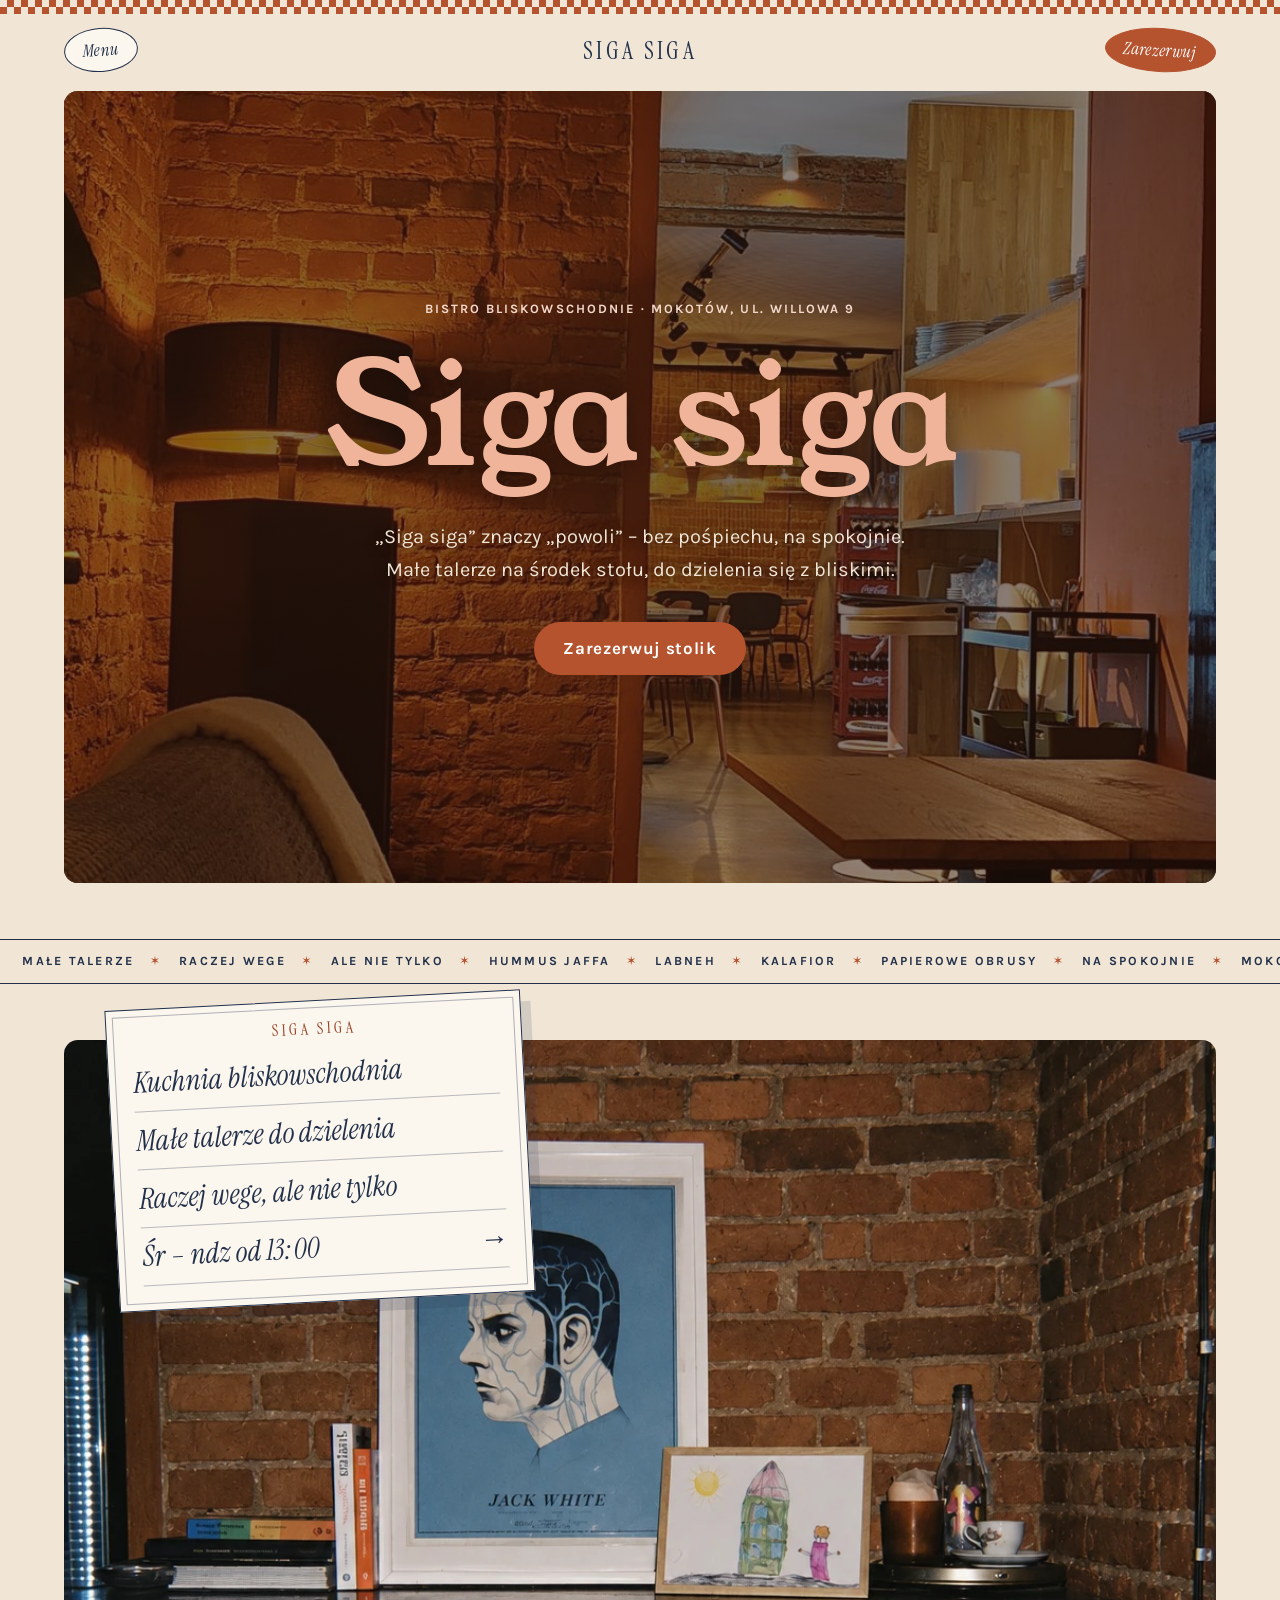
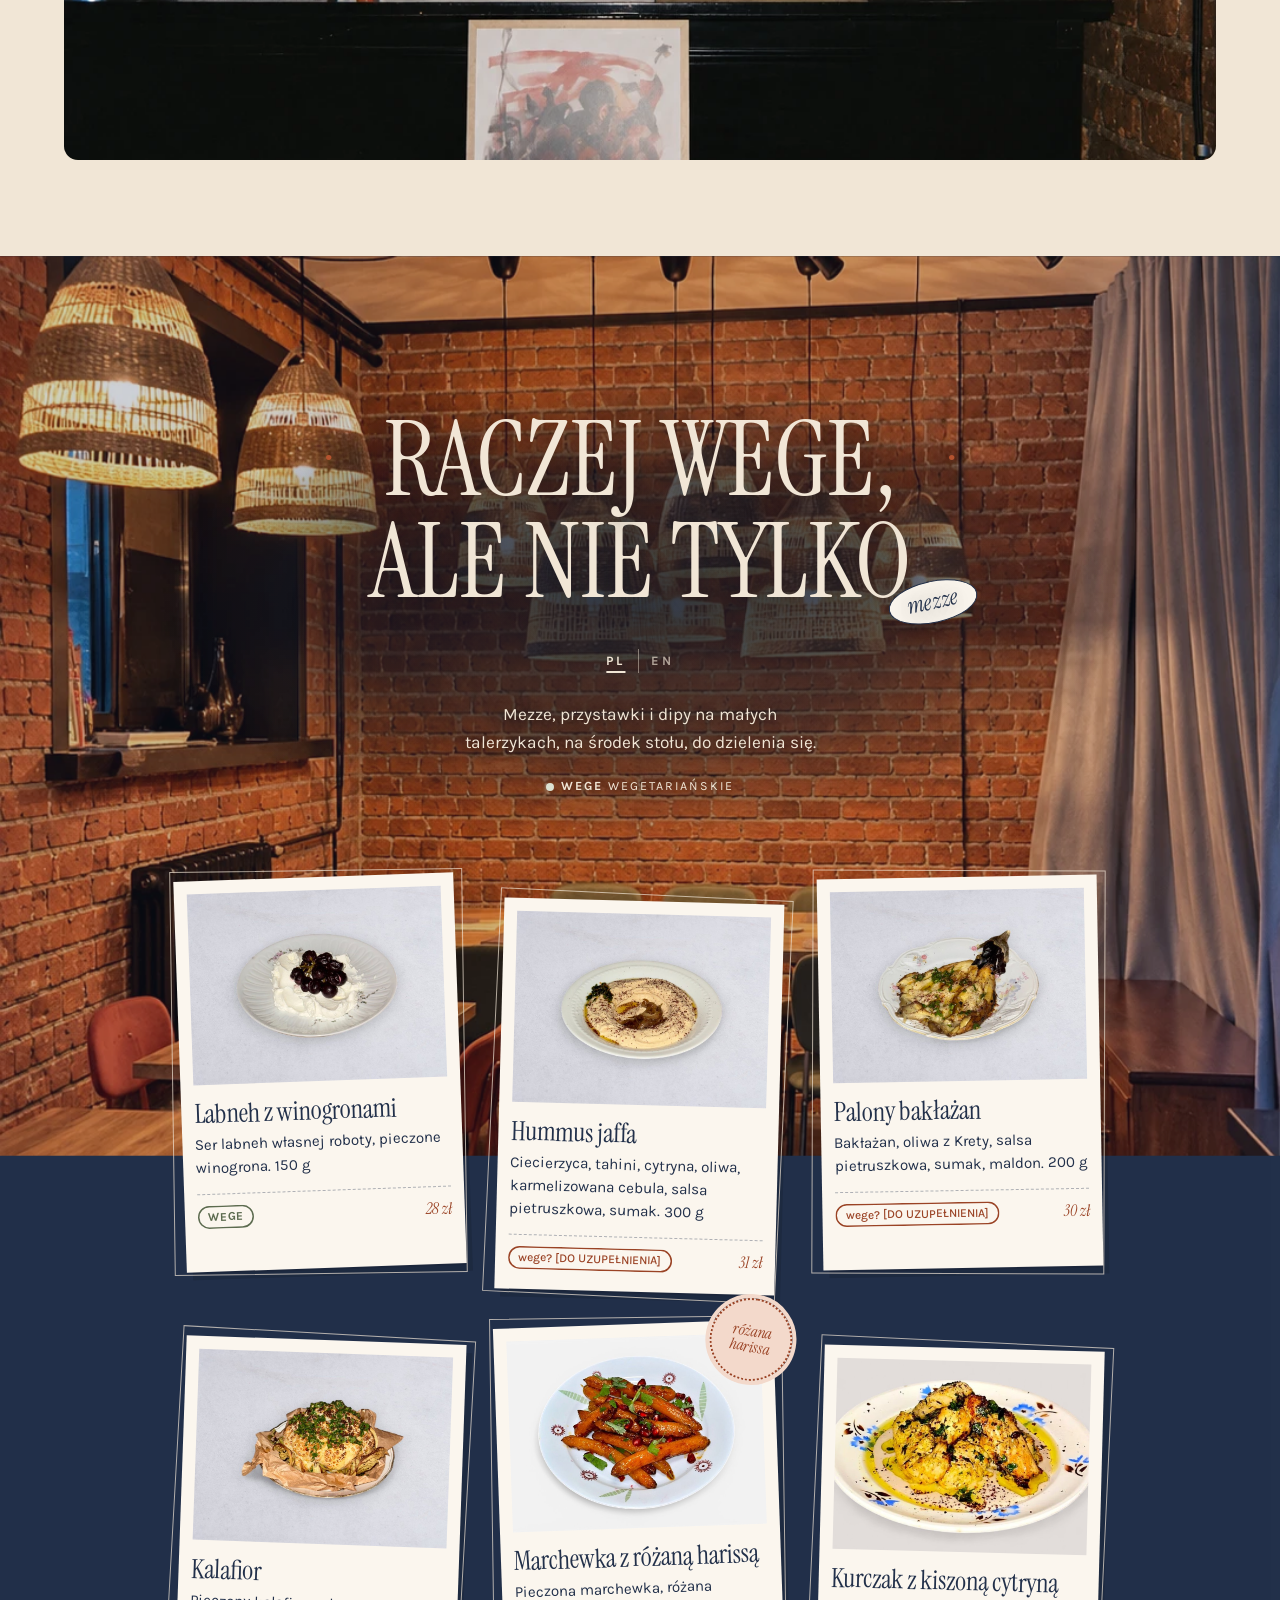
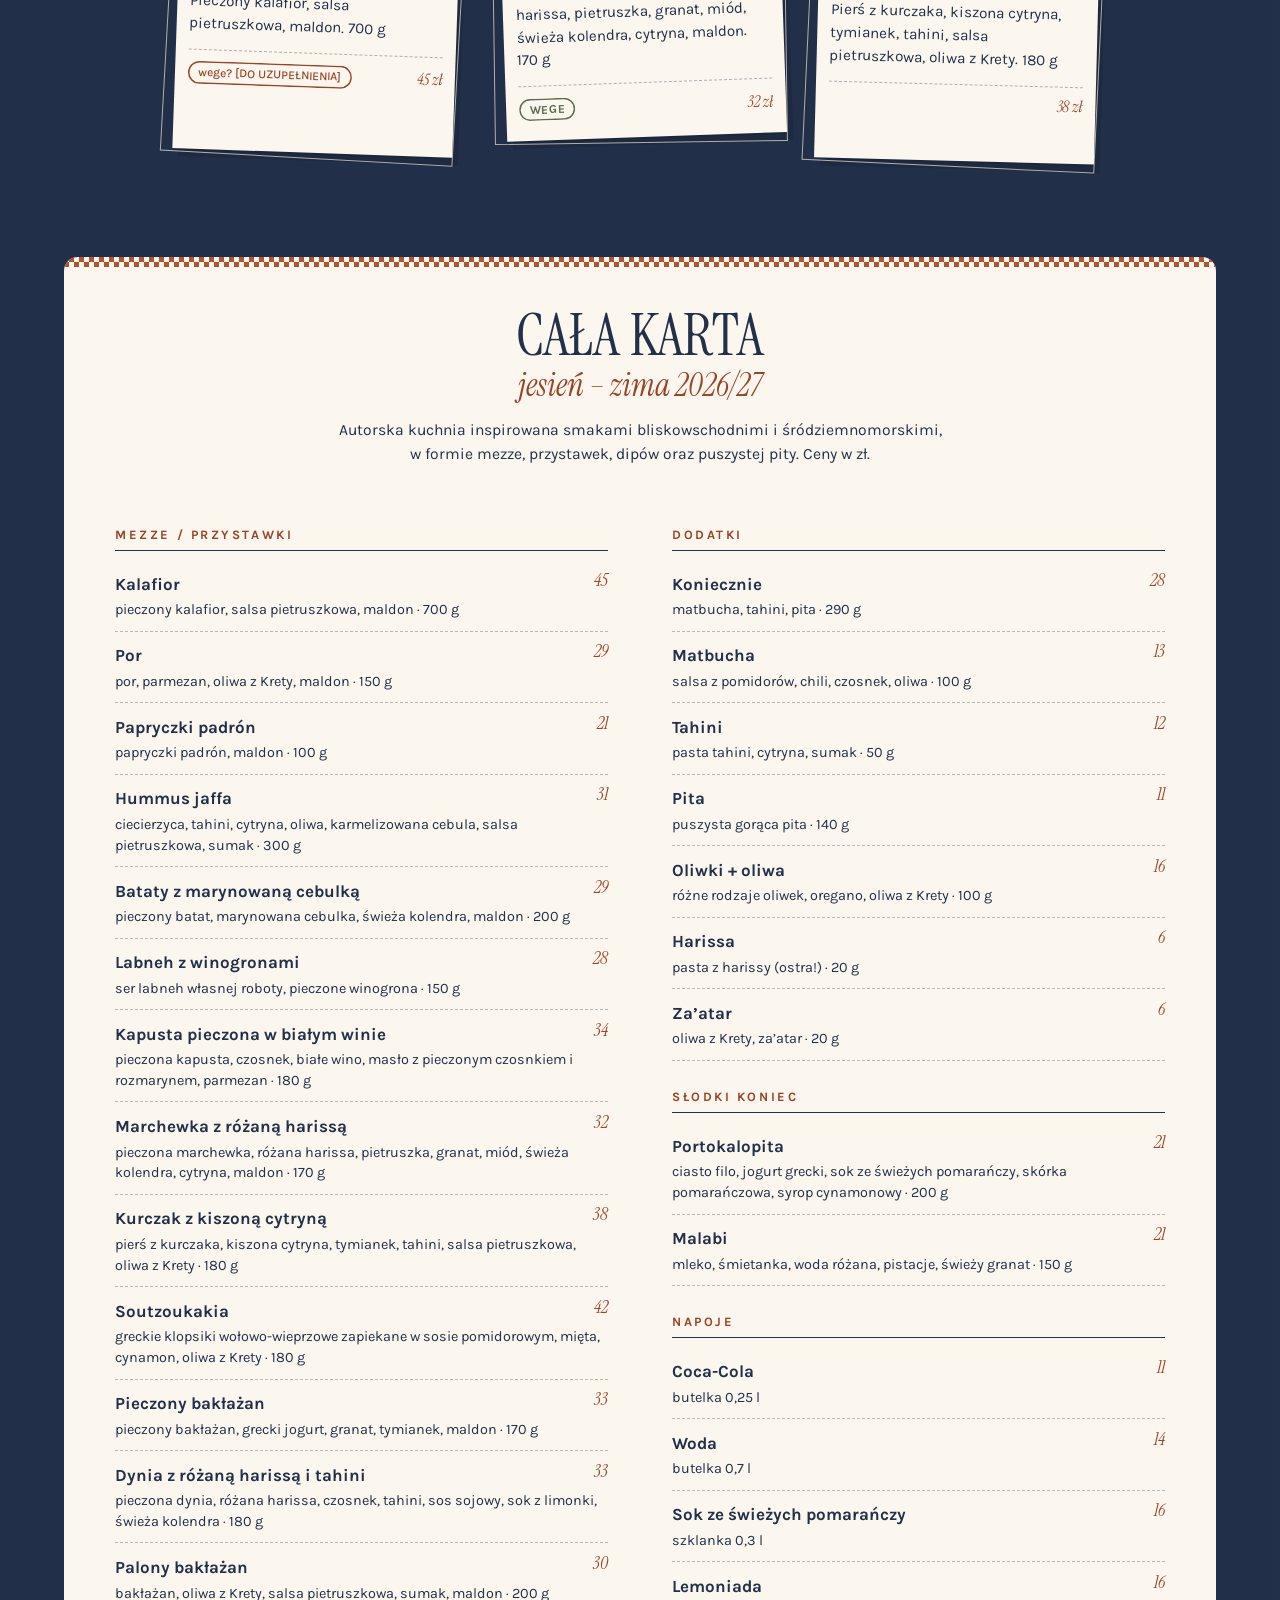
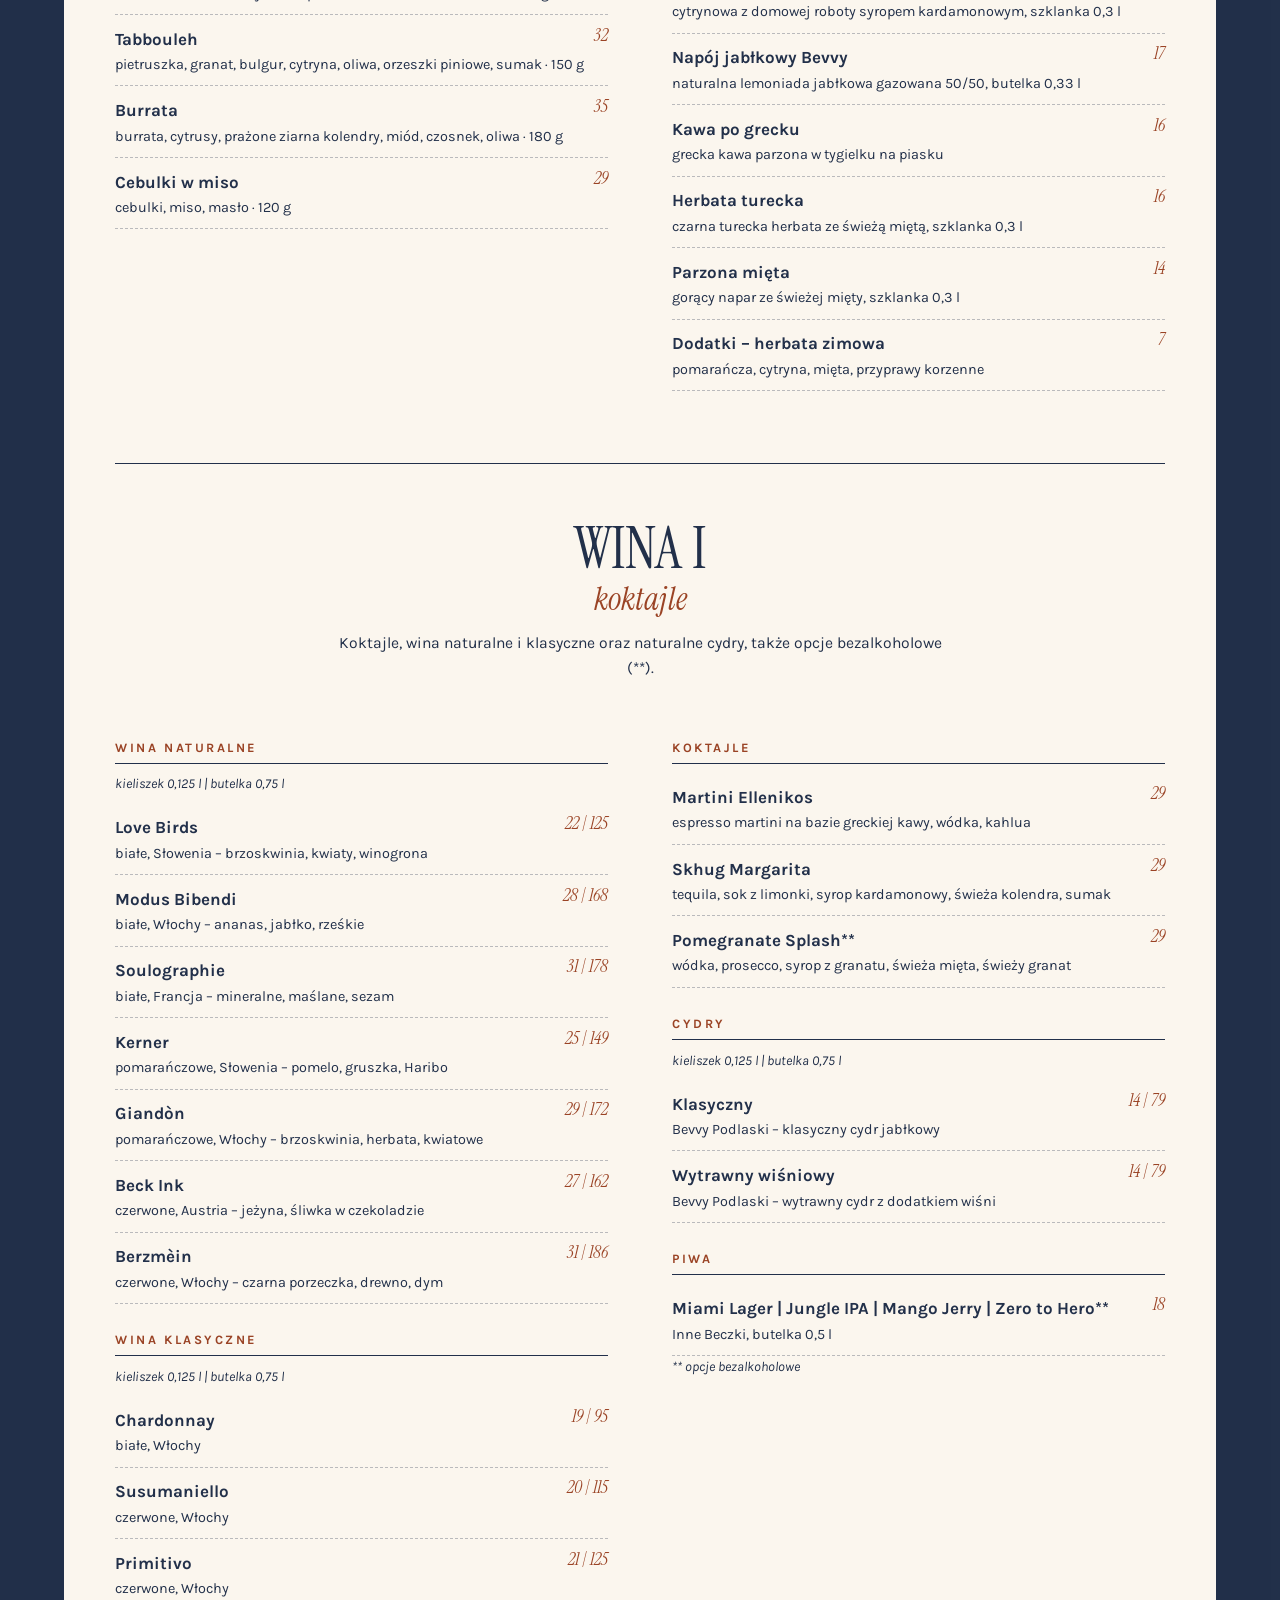
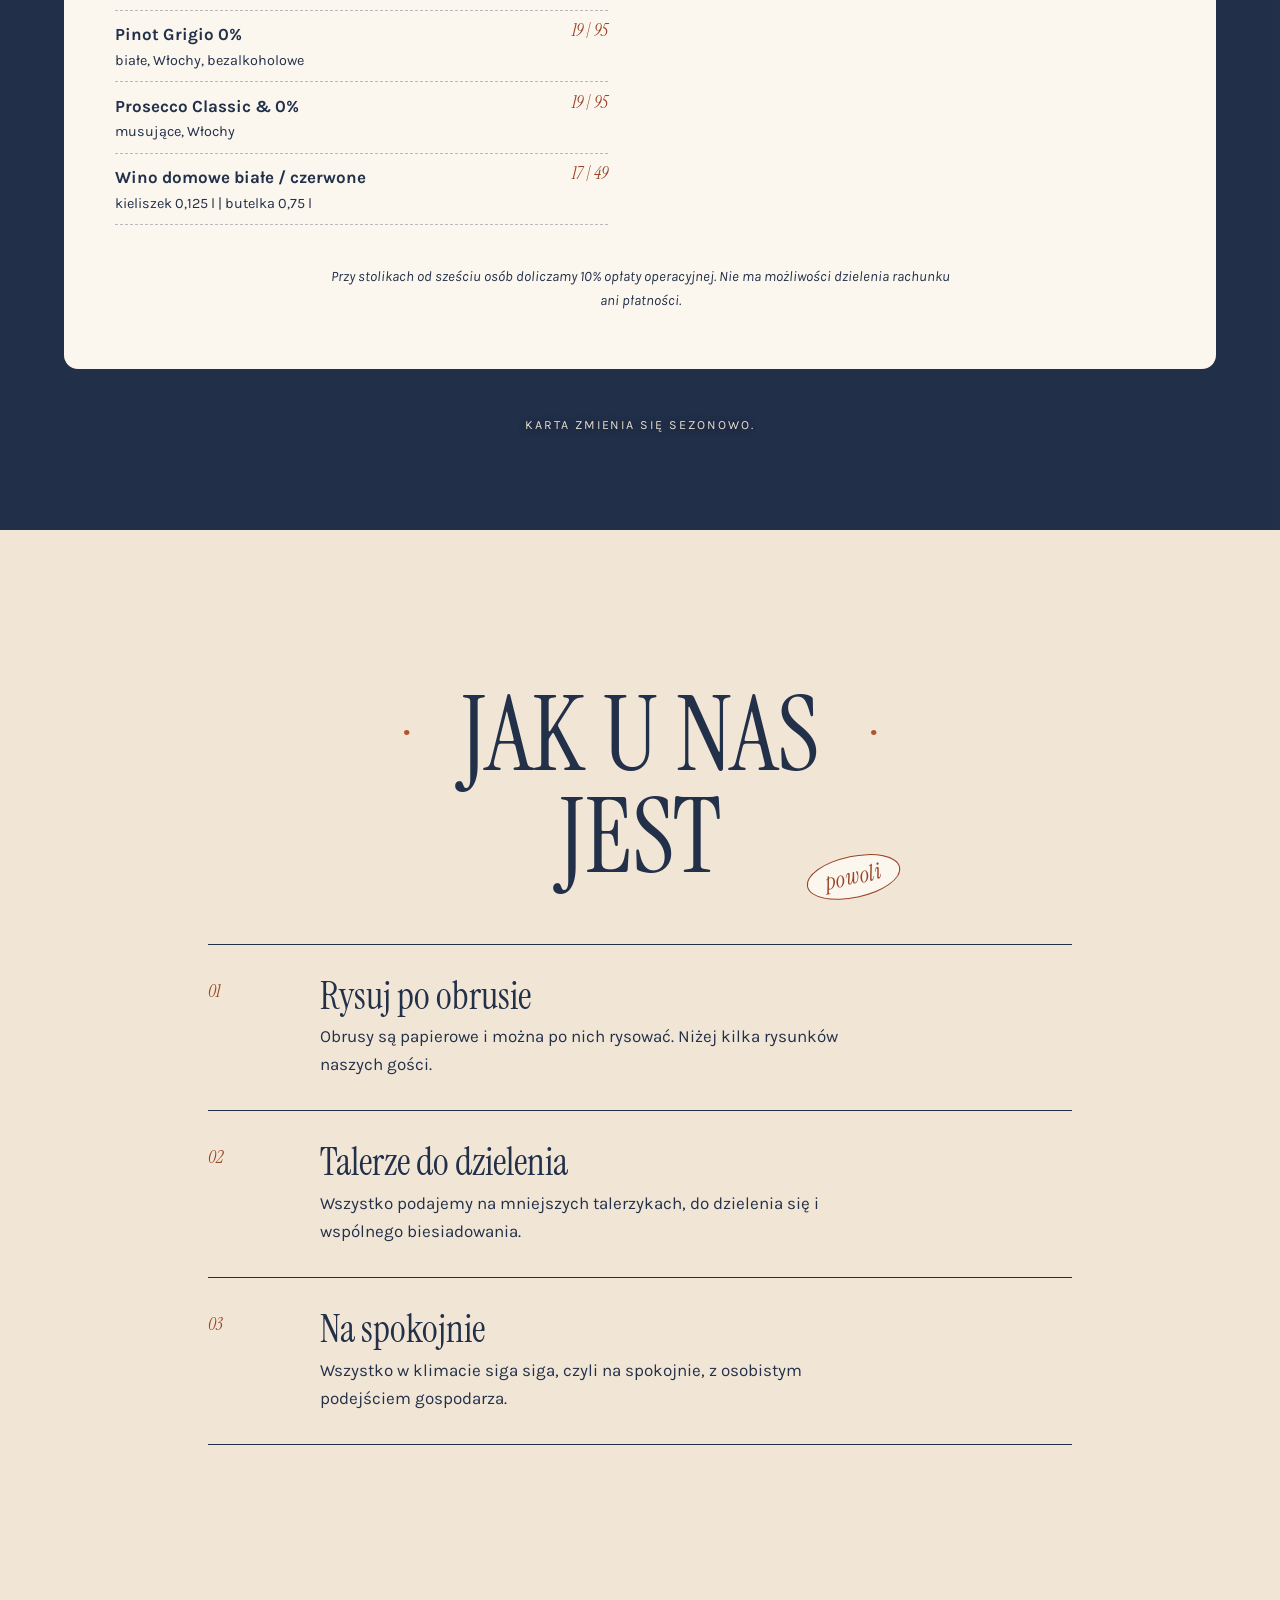
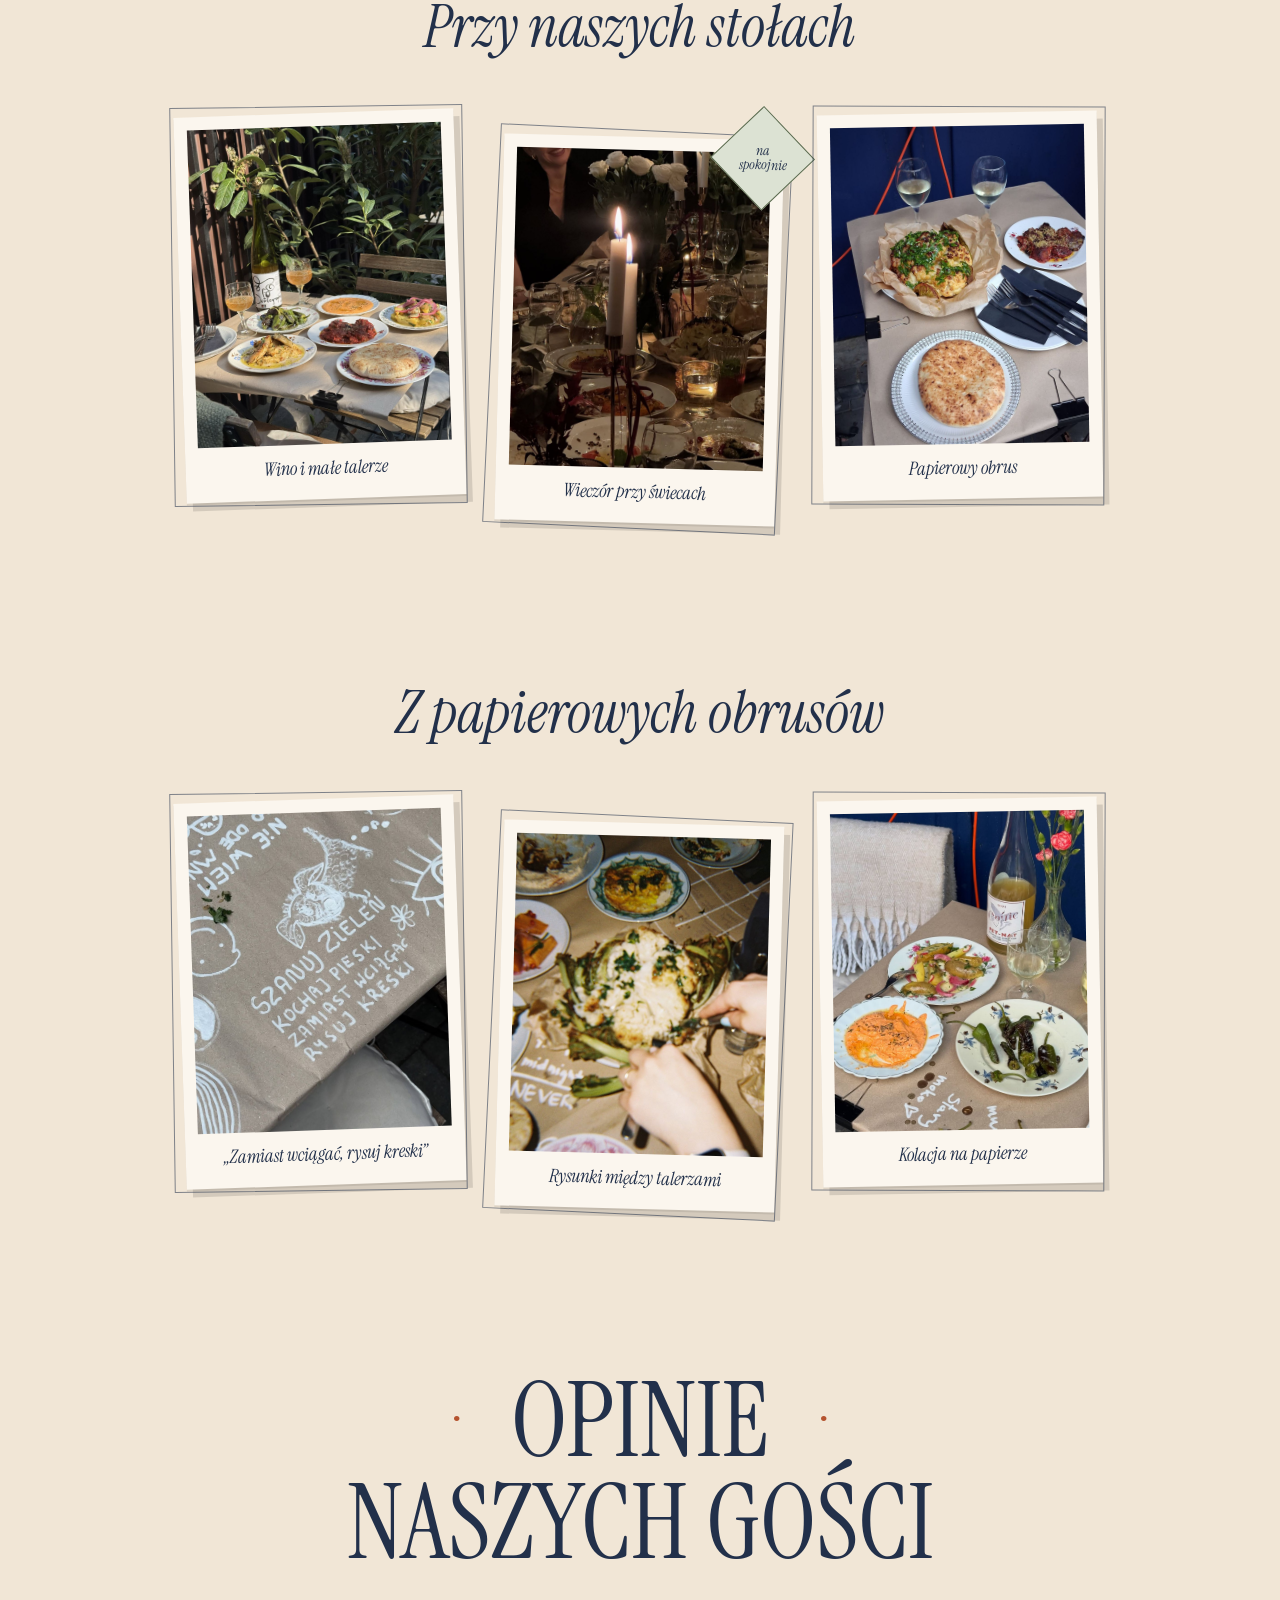
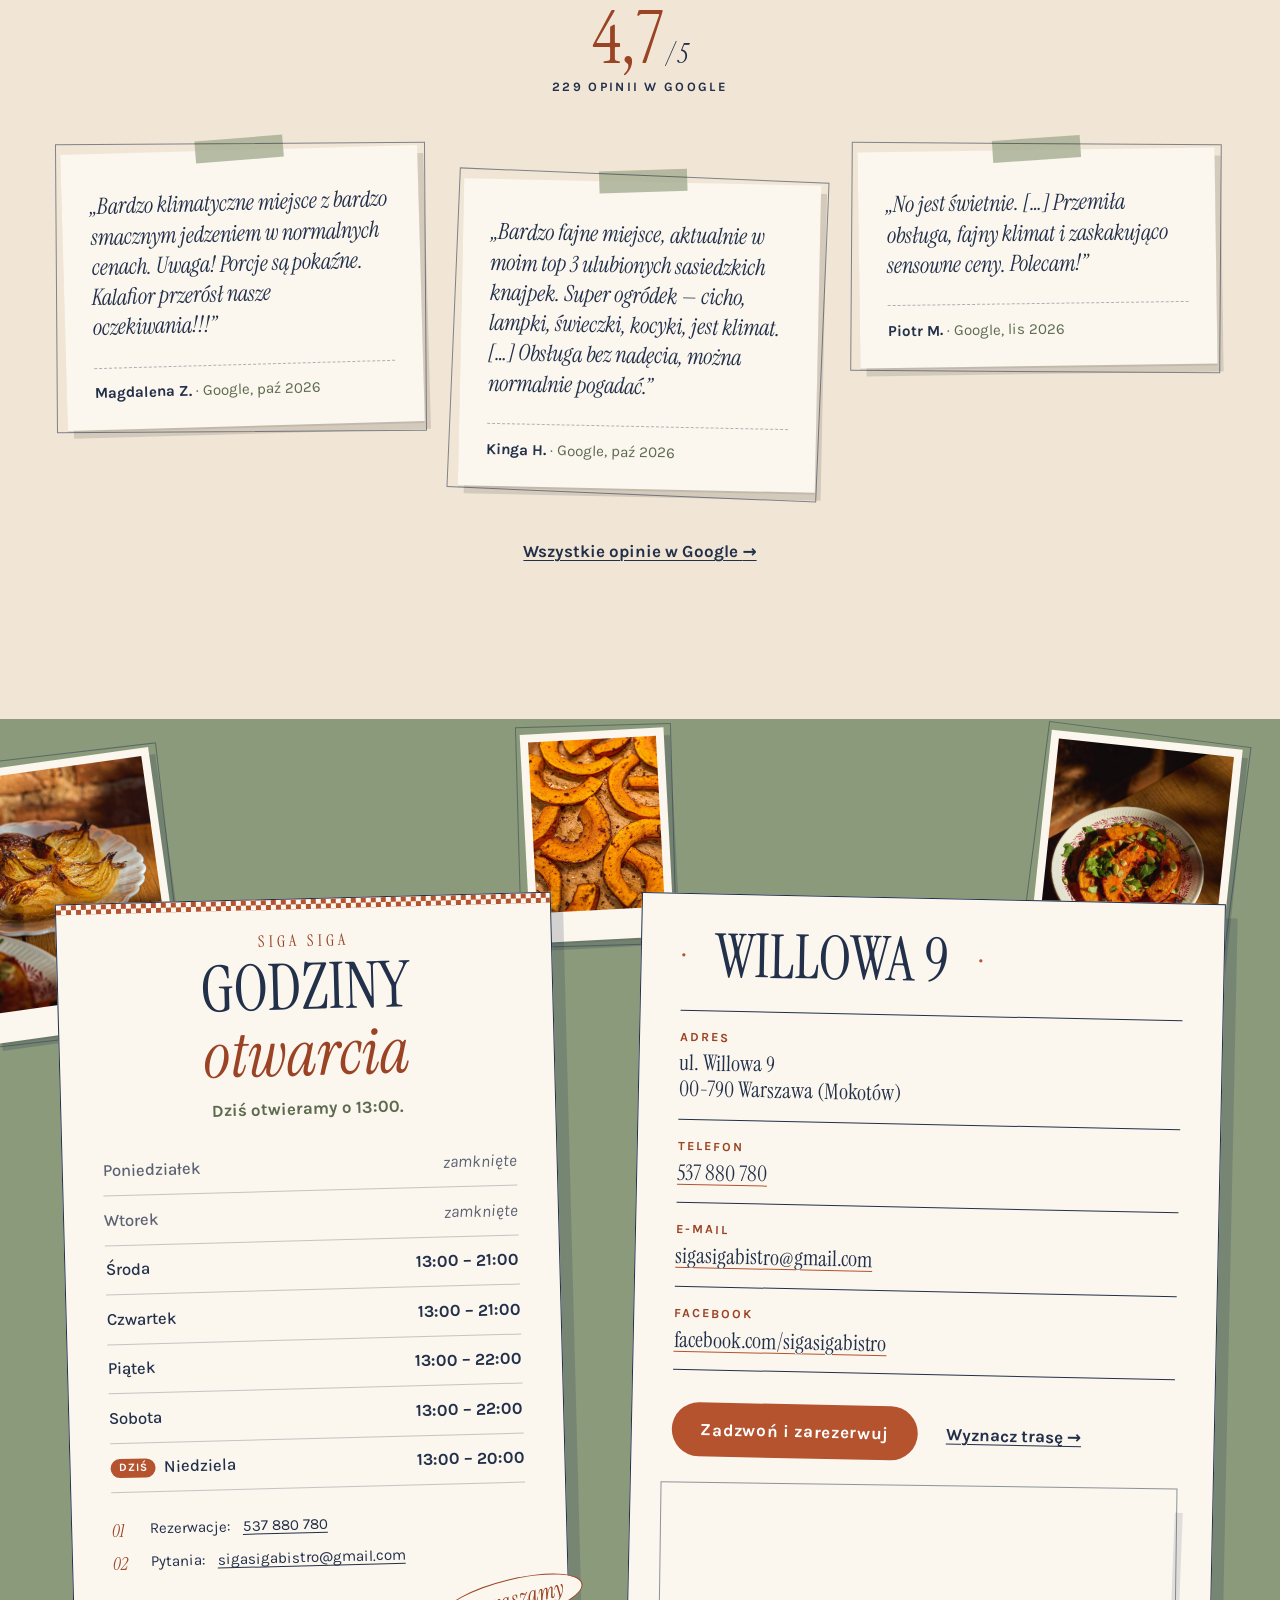
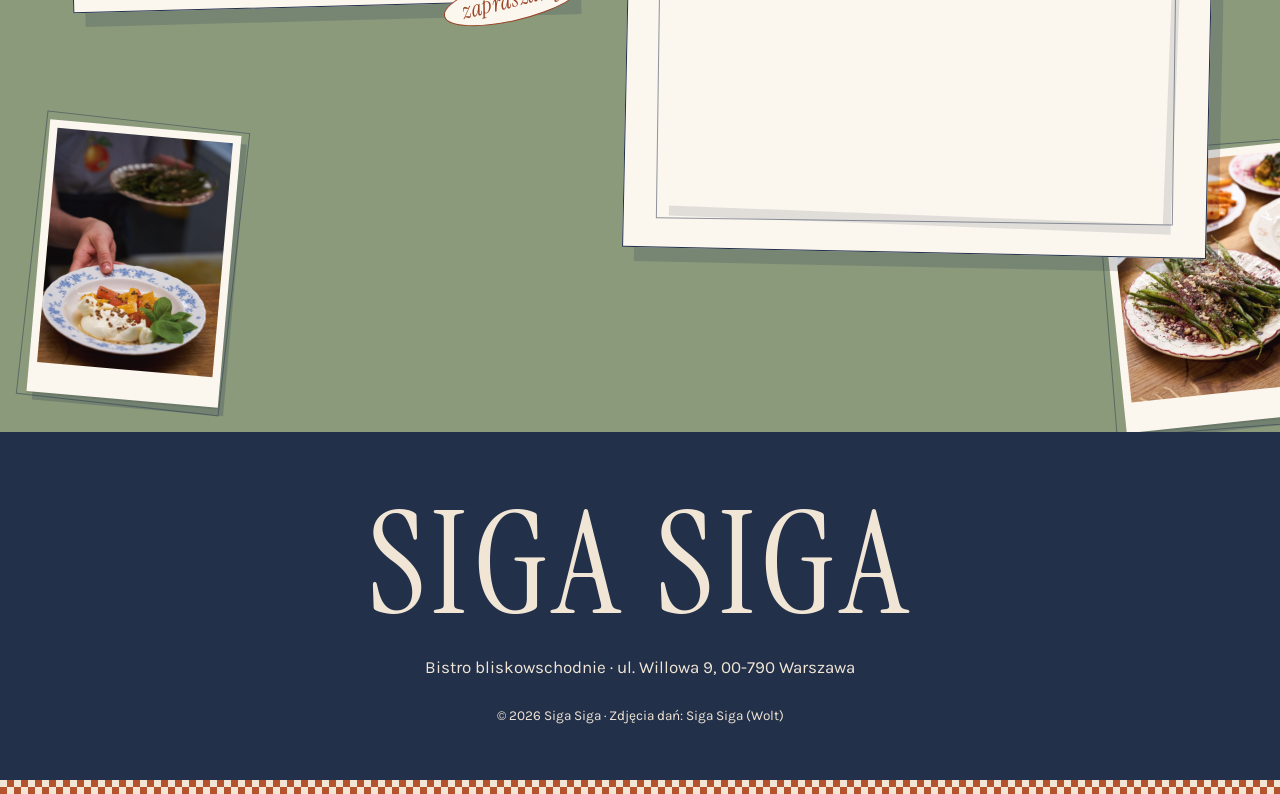
==== commit ac9f80c1: "Hero: sama nazwa „Siga siga” w czcionce Young Serif „Bez pośpiechu, na spokojnie” przeniesione do te" ====
--- a/index.html
+++ b/index.html
@@ -22,7 +22,7 @@
 
   <link rel="preconnect" href="https://fonts.googleapis.com">
   <link rel="preconnect" href="https://fonts.gstatic.com" crossorigin>
-  <link href="https://fonts.googleapis.com/css2?family=Instrument+Serif:ital@0;1&family=Karla:ital,wght@0,400;0,500;0,700;1,400&display=swap" rel="stylesheet">
+  <link href="https://fonts.googleapis.com/css2?family=Instrument+Serif:ital@0;1&family=Young+Serif&family=Karla:ital,wght@0,400;0,500;0,700;1,400&display=swap" rel="stylesheet">
   <link rel="stylesheet" href="style.css">
 
   <!-- Dane strukturalne – tylko potwierdzone dane. -->
@@ -83,12 +83,8 @@
       <!-- Zdjęcie: Google Maps, autorka Karolina Ferfet (zdjęcie gościa) – patrz img/ZRODLA.md -->
       <img class="hero__bg" src="img/wnetrze-cegla.jpg" alt="" width="1050" height="1400" fetchpriority="high">
       <p class="eyebrow">Bistro bliskowschodnie · Mokotów, ul. Willowa 9</p>
-      <h1 id="hero-title" class="hero__title">
-        Bez pośpiechu,<br>
-        <span class="dotline">na spokojnie.</span><br>
-        <em>Siga siga.</em>
-      </h1>
-      <p class="hero__lead">„Siga siga” znaczy „powoli”. Małe talerze na środek stołu, do dzielenia się z&nbsp;bliskimi.</p>
+      <h1 id="hero-title" class="hero__title hero__title--name"><em>Siga siga</em></h1>
+      <p class="hero__lead">„Siga siga” znaczy „powoli” – bez pośpiechu, na spokojnie. Małe talerze na środek stołu, do dzielenia się z&nbsp;bliskimi.</p>
       <!-- TODO: potwierdzić sposób rezerwacji (telefon? e-mail? system online?) -->
       <a class="btn" href="tel:+48537880780">Zarezerwuj stolik</a>
     </section>
--- a/style.css
+++ b/style.css
@@ -711,3 +711,11 @@
   .vp--5 { top: .75rem; left: 41%;      transform: rotate(-3deg); width: clamp(9rem, 11vw, 11.5rem); }
   .visit__grid { grid-template-columns: minmax(0, 31rem) minmax(0, 1fr); gap: 4.5rem; align-items: start; }
 }
+
+/* Hero: sama nazwa */
+.hero__title--name { font-size: clamp(4rem, 17vw, 11rem); line-height: .9; max-width: none; letter-spacing: -.01em; }
+.hero__title--name em { font-style: italic; }
+
+/* Hero: nazwa w Young Serif (wybrana z 5 propozycji) */
+.hero__title--name { font-size: clamp(3.4rem, 14vw, 9rem); line-height: 1; letter-spacing: -.02em; }
+.hero__title--name em { font-family: "Young Serif", Georgia, serif; font-style: normal; font-weight: 400; }
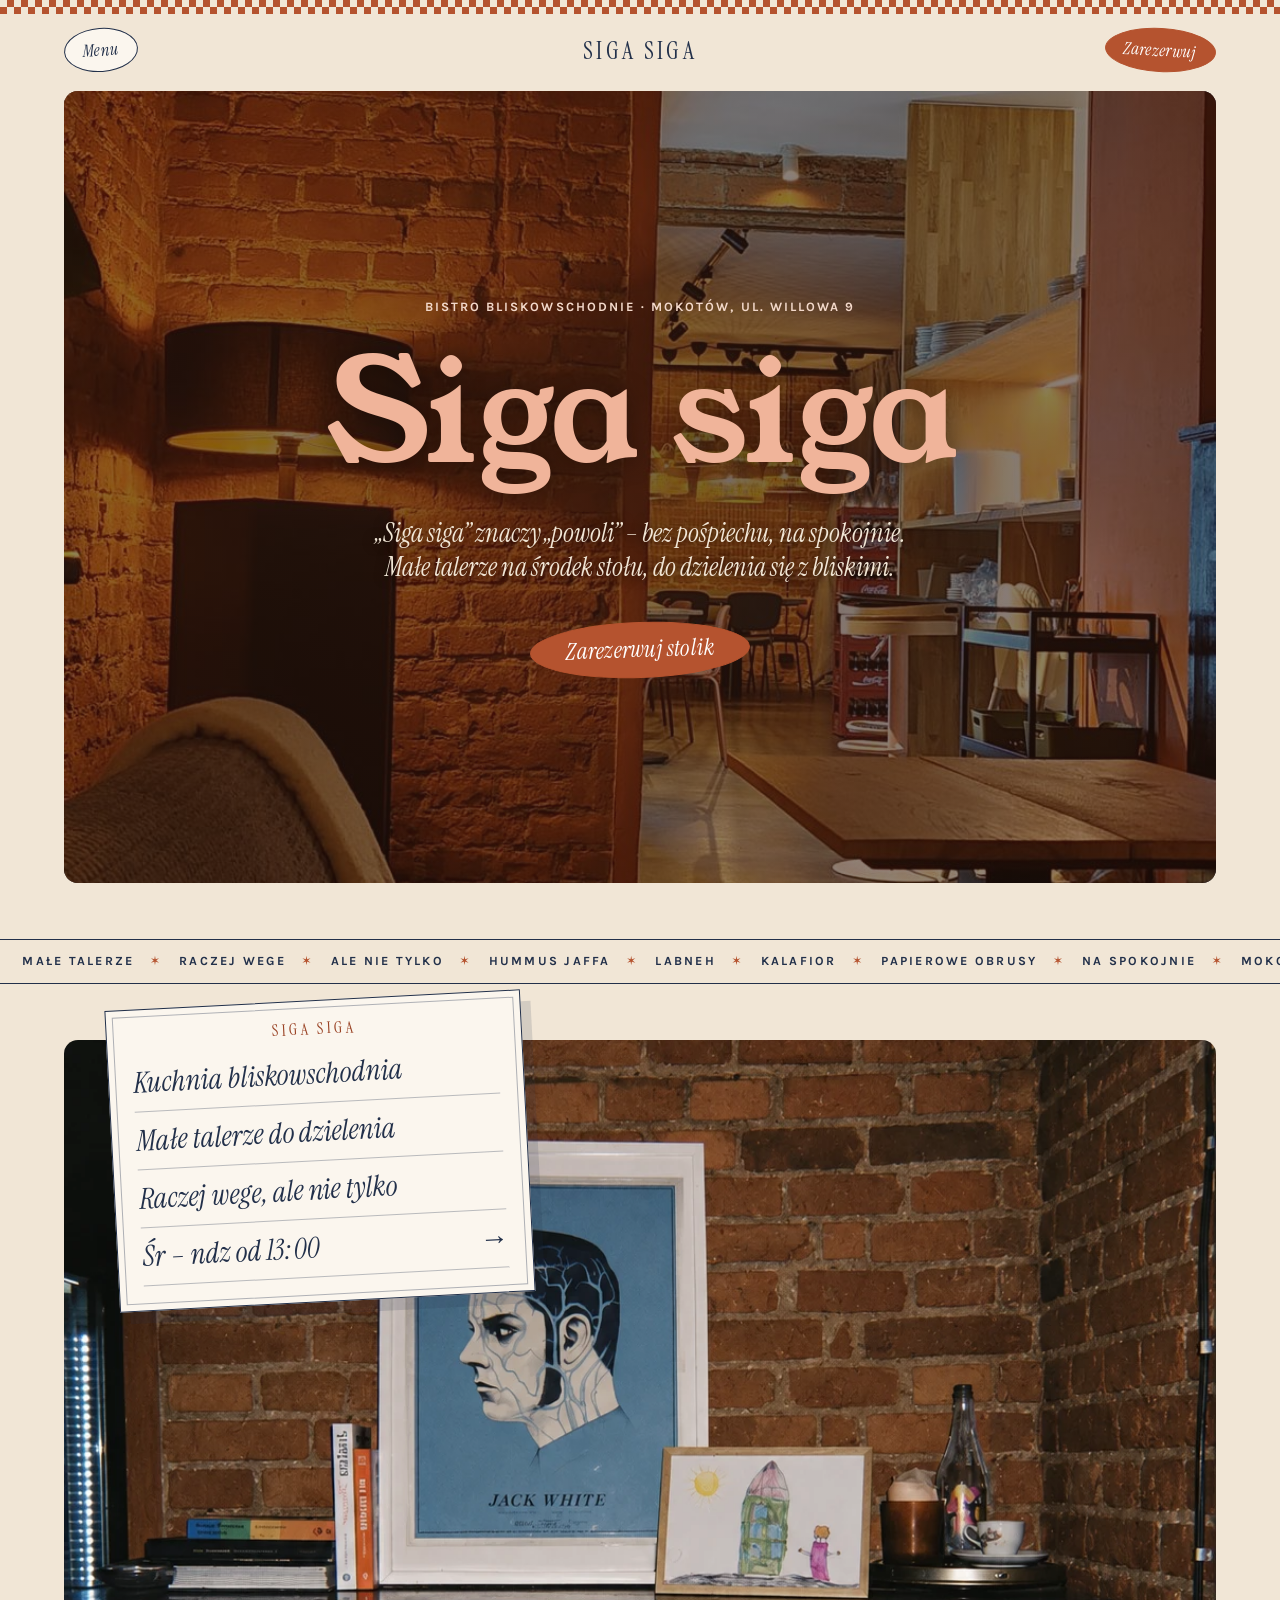
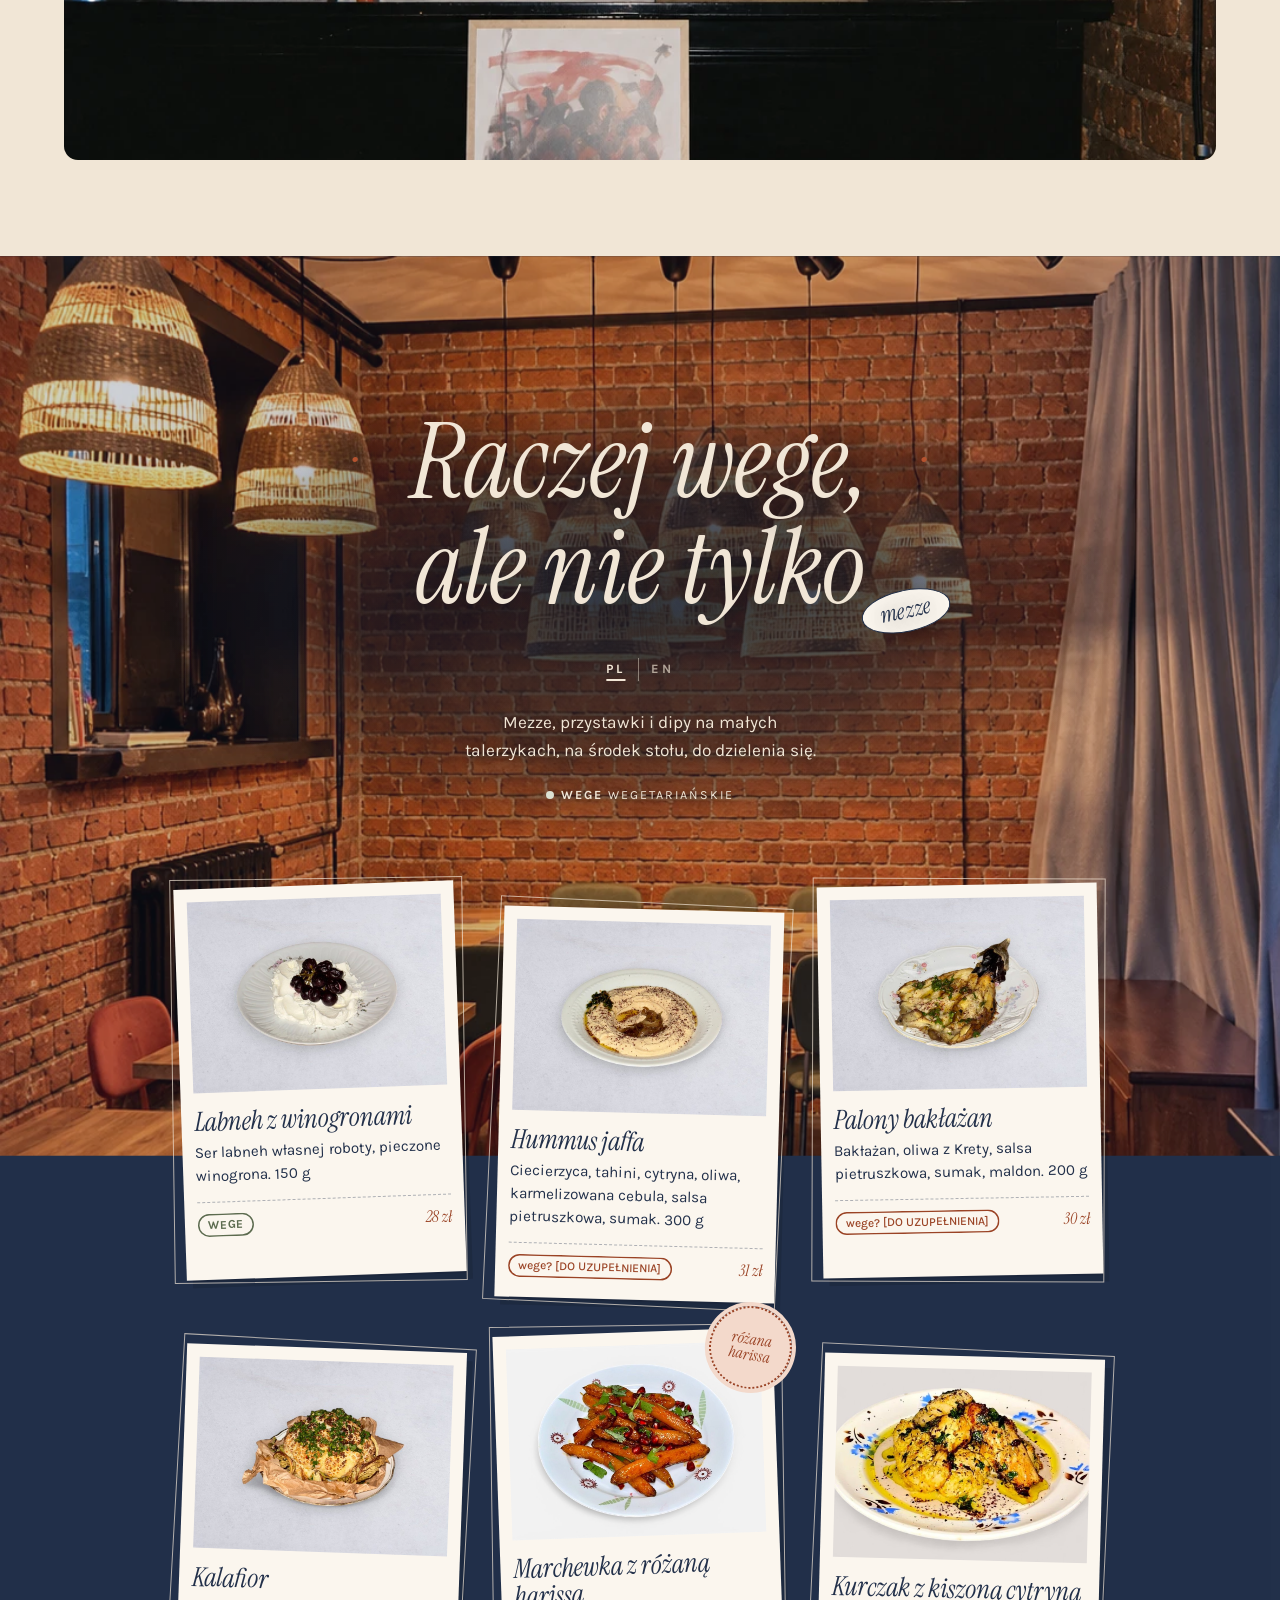
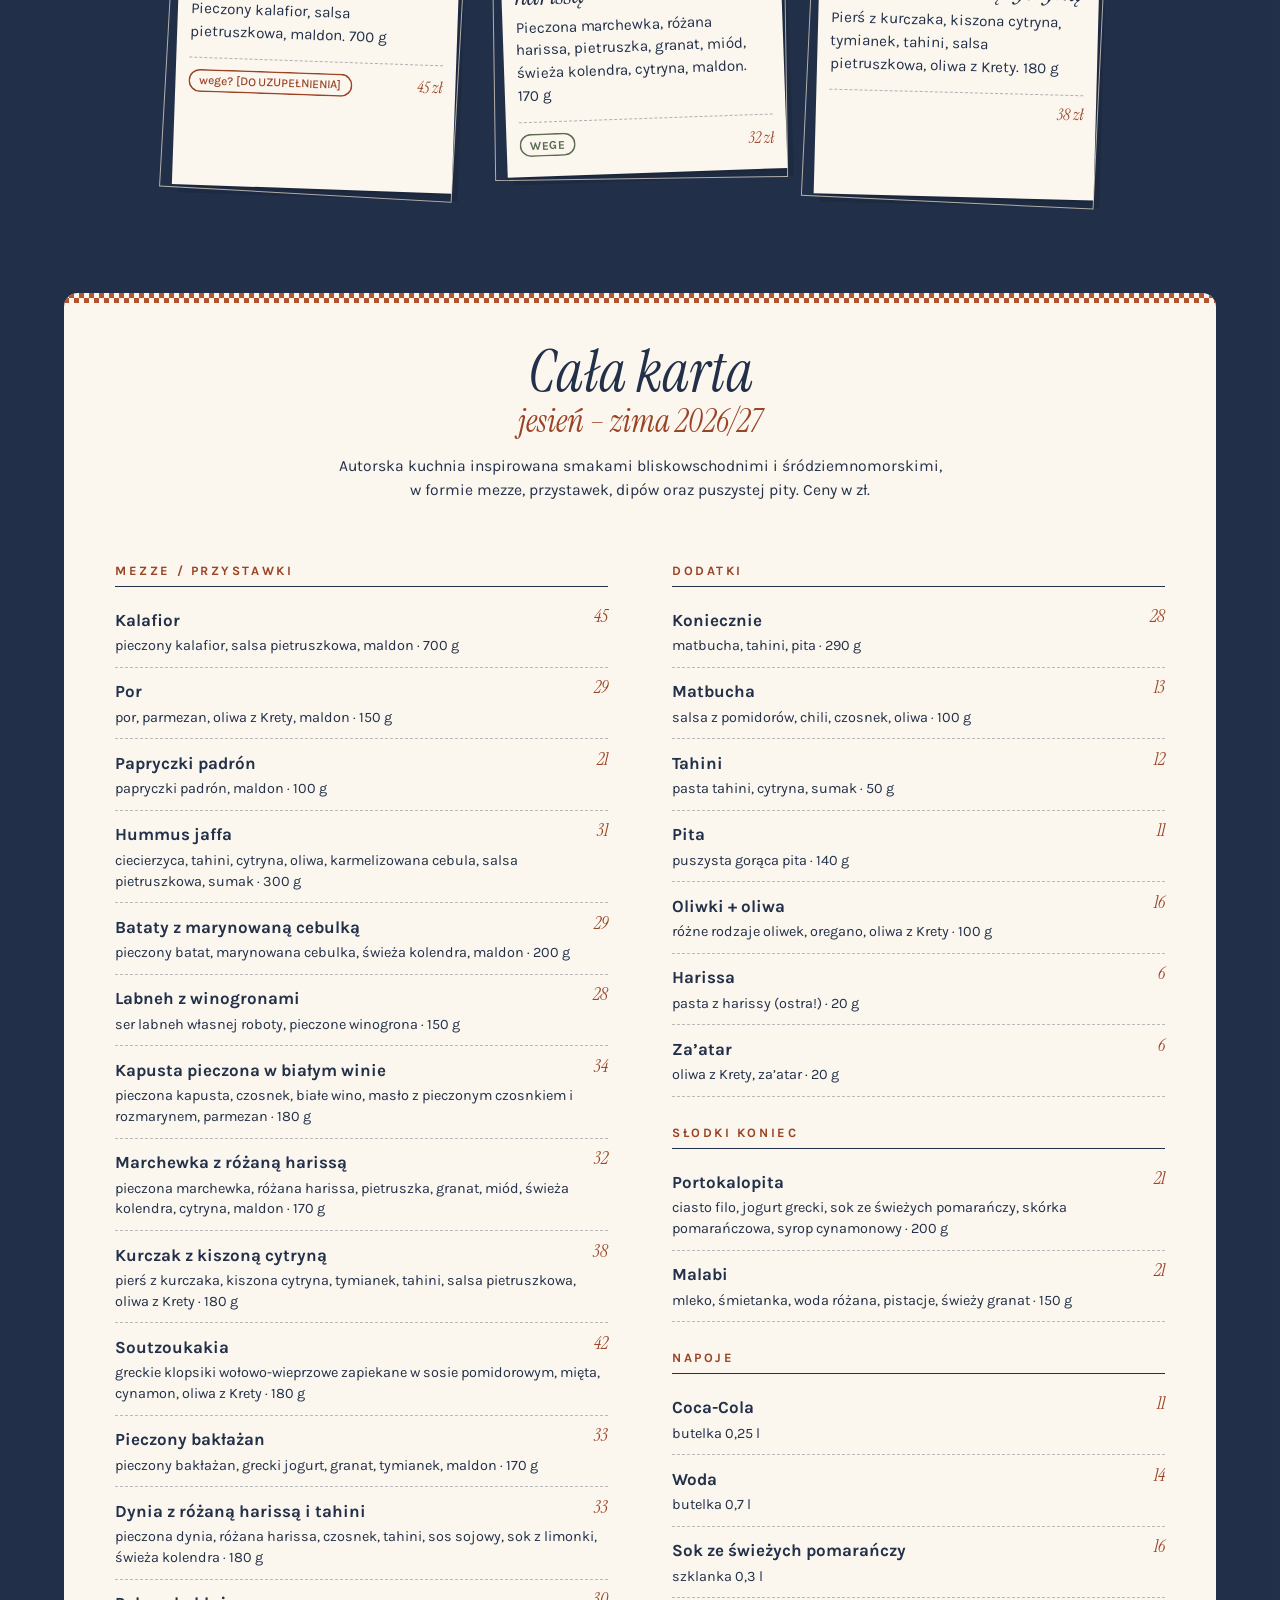
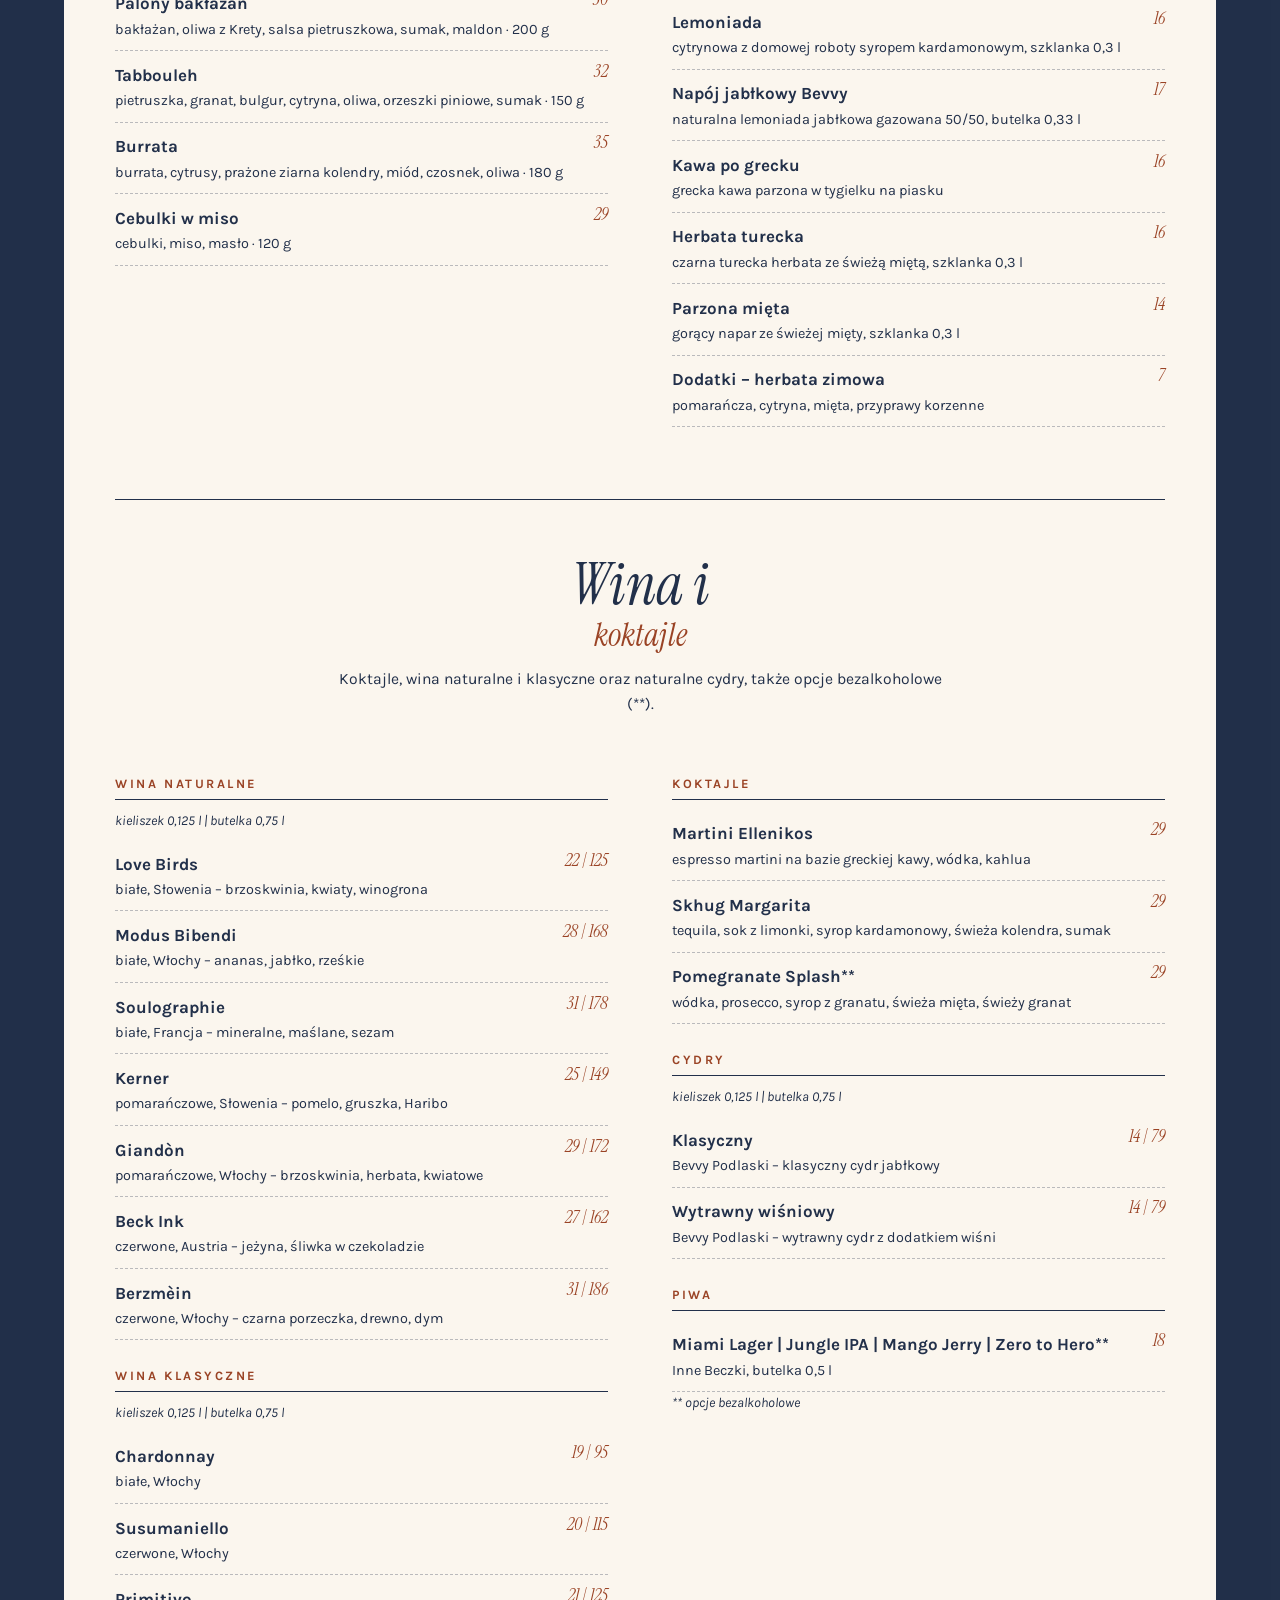
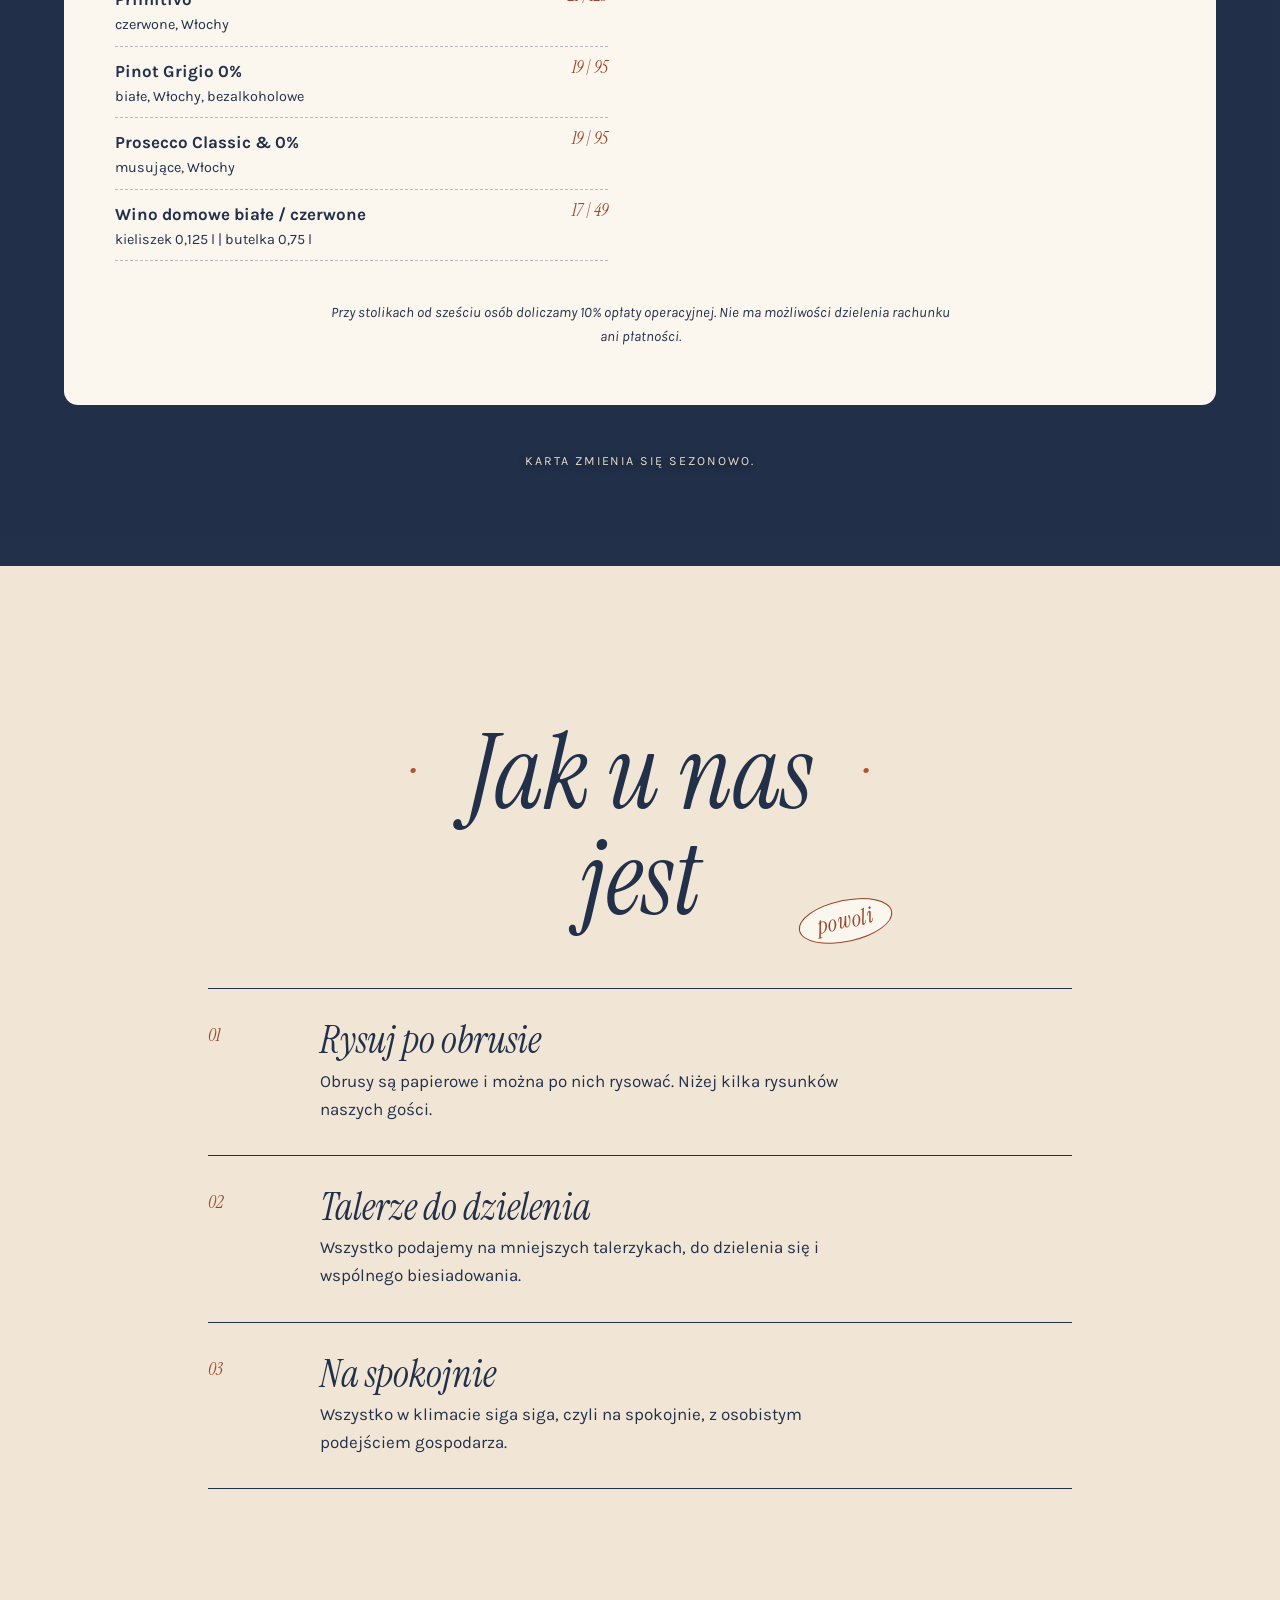
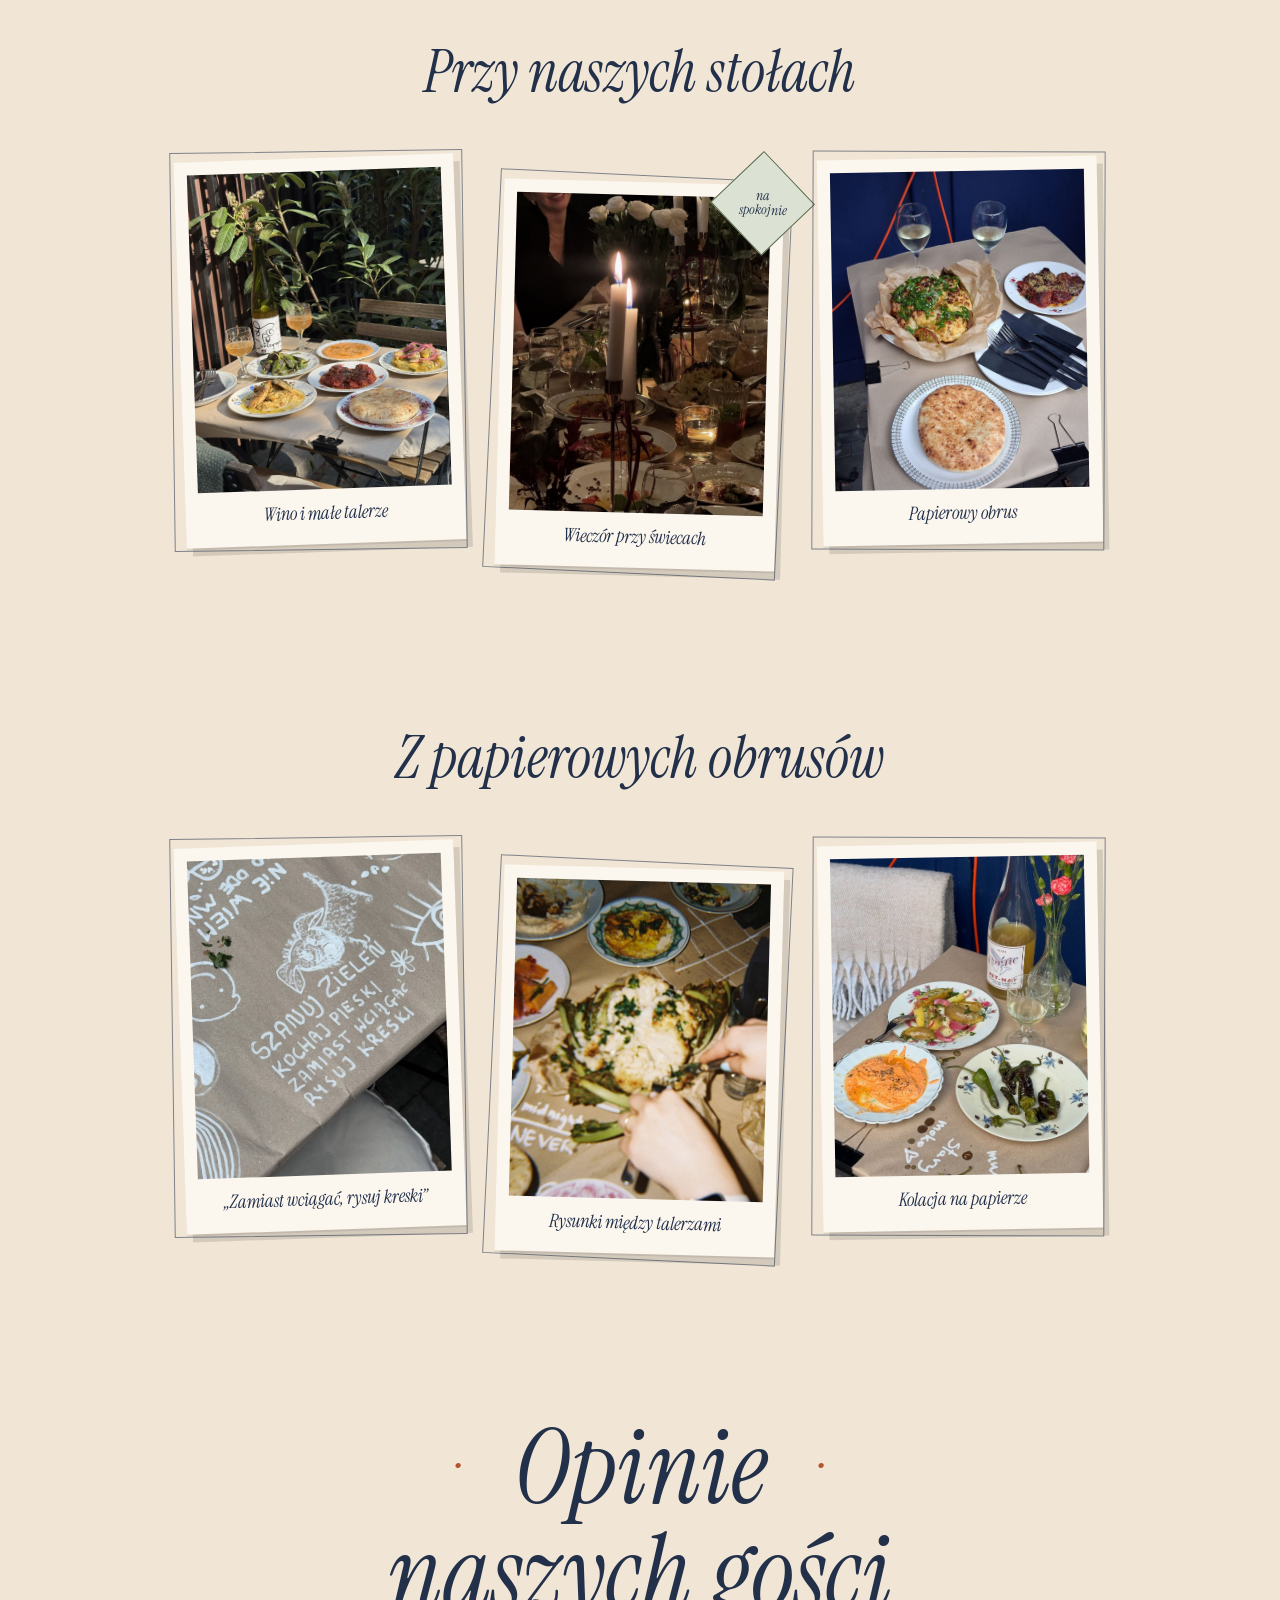
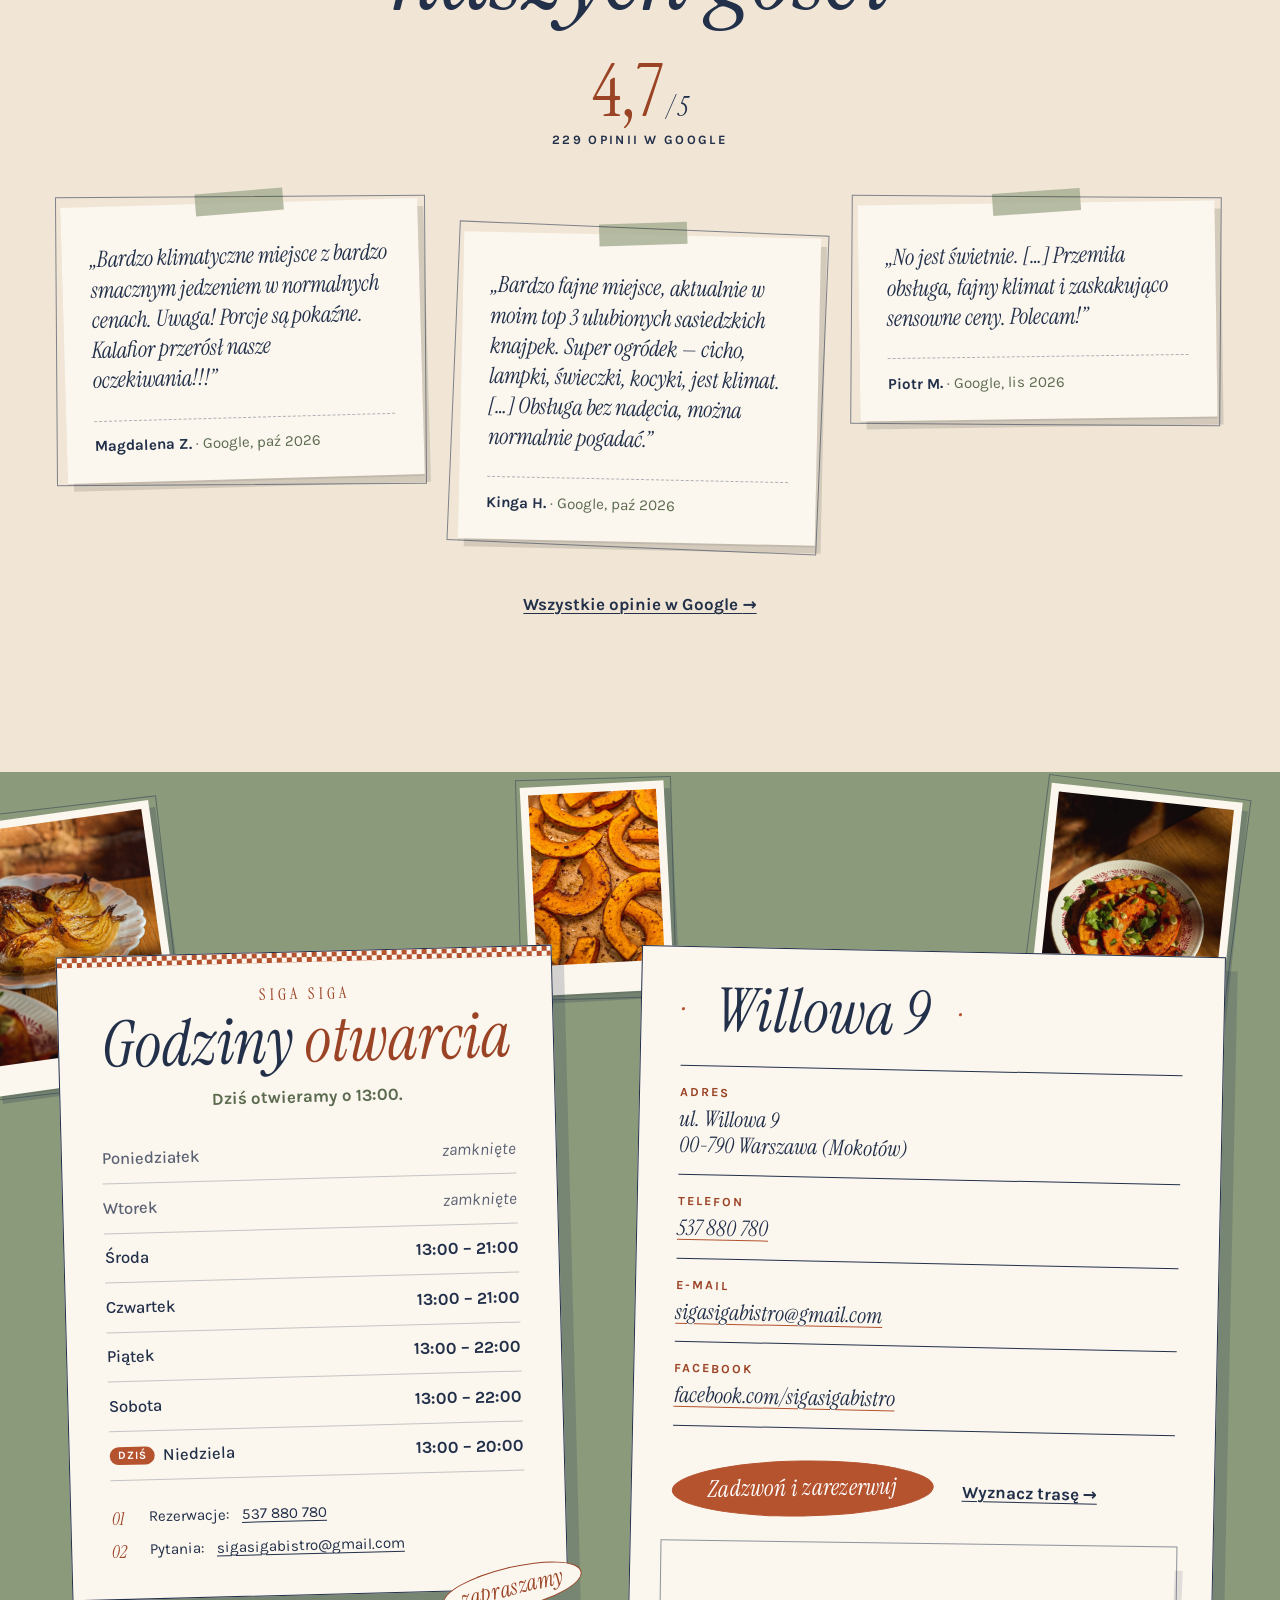
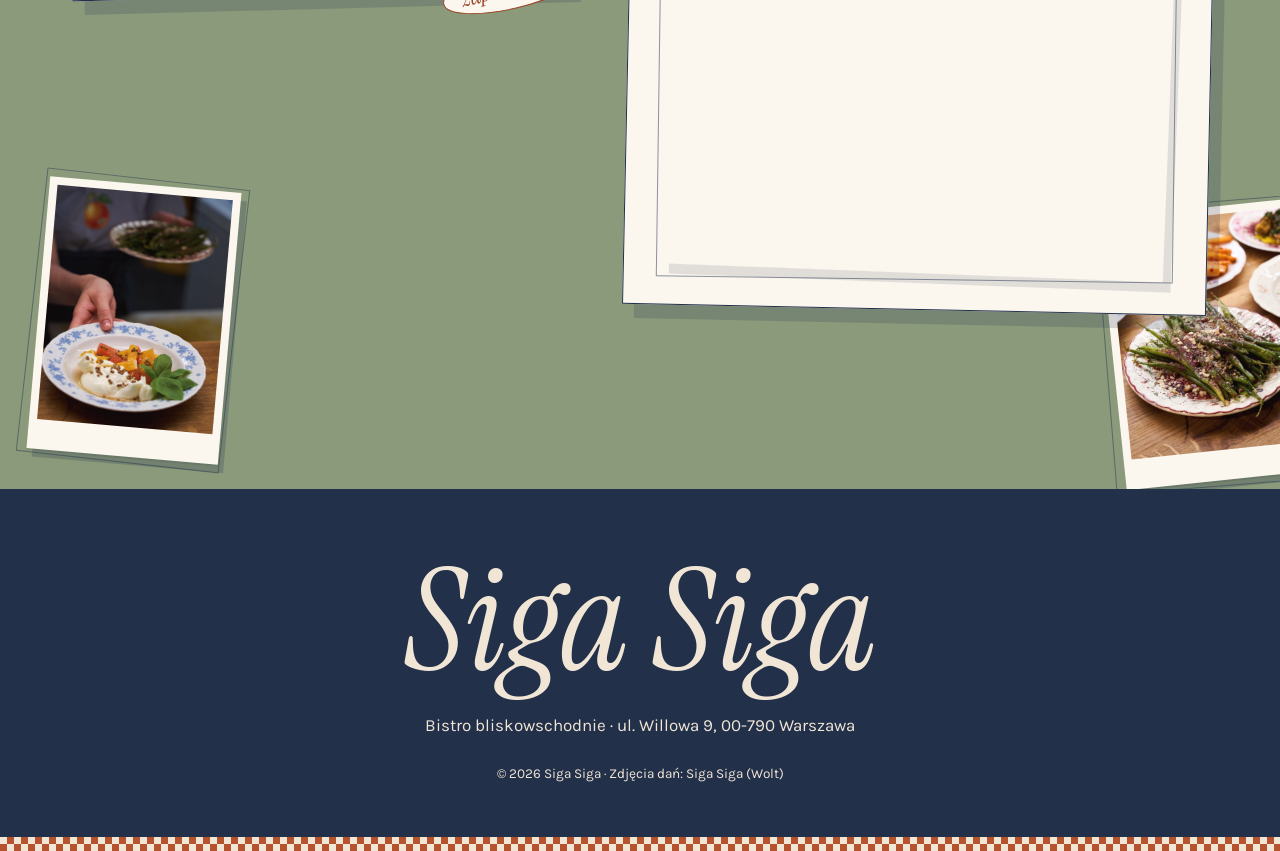
==== commit 5b71a5c2: "Hero na telefonie: adres na dole, półprzezroczysty Napis „Bistro bliskowschodnie · Mokotów, ul. Will" ====
--- a/index.html
+++ b/index.html
@@ -82,7 +82,7 @@
     <section class="hero" id="top" aria-labelledby="hero-title">
       <!-- Zdjęcie: Google Maps, autorka Karolina Ferfet (zdjęcie gościa) – patrz img/ZRODLA.md -->
       <img class="hero__bg" src="img/wnetrze-cegla.jpg" alt="" width="1050" height="1400" fetchpriority="high">
-      <p class="eyebrow">Bistro bliskowschodnie · Mokotów, ul. Willowa 9</p>
+      <p class="eyebrow"><span>Bistro bliskowschodnie ·</span> <span>Mokotów, ul. Willowa 9</span></p>
       <h1 id="hero-title" class="hero__title hero__title--name"><em>Siga siga</em></h1>
       <p class="hero__lead">„Siga siga” znaczy „powoli” – bez pośpiechu, na spokojnie. Małe talerze na środek stołu, do dzielenia się z&nbsp;bliskimi.</p>
       <!-- TODO: potwierdzić sposób rezerwacji (telefon? e-mail? system online?) -->
--- a/style.css
+++ b/style.css
@@ -719,3 +719,30 @@
 /* Hero: nazwa w Young Serif (wybrana z 5 propozycji) */
 .hero__title--name { font-size: clamp(3.4rem, 14vw, 9rem); line-height: 1; letter-spacing: -.02em; }
 .hero__title--name em { font-family: "Young Serif", Georgia, serif; font-style: normal; font-weight: 400; }
+
+
+/* ---------- Nagłówki jak na kartce „Siga Siga”: Instrument Serif, kursywa, zwykłe litery ---------- */
+.display, .carte__title, .ticket__title, .site-footer__name {
+  text-transform: none; font-style: italic; letter-spacing: 0;
+}
+.display { line-height: 1.02; }
+.rule h3, .polaroid h3, .contact__info dd { font-style: italic; }
+.hero__lead { font: italic clamp(1.25rem, 2.6vw, 1.6rem)/1.35 var(--serif); max-width: 36rem; text-wrap: balance; }
+
+/* Przyciski jak owal „Zarezerwuj” w nagłówku: kursywa Instrument Serif, owalny kształt, lekki przechył */
+.btn {
+  min-height: 56px; padding: .85rem 2.2rem;
+  border: 1.5px solid var(--terra); border-radius: 50% / 50%;
+  font: italic 1.45rem/1 var(--serif); font-weight: 400; letter-spacing: .01em;
+  transform: rotate(-2deg);
+}
+.btn:hover { border-color: var(--terra-dark); }
+
+/* Telefon: napis „Bistro bliskowschodnie · …” na dole hero, półprzezroczysty */
+@media (max-width: 759px) {
+  .hero .eyebrow {
+    position: absolute; left: 1.25rem; right: 1.25rem; bottom: 1.6rem; margin: 0;
+    color: rgba(243, 217, 203, .62); font-size: .72rem; letter-spacing: .2em; line-height: 1.7;
+  }
+}
+.hero .eyebrow span { white-space: nowrap; }
